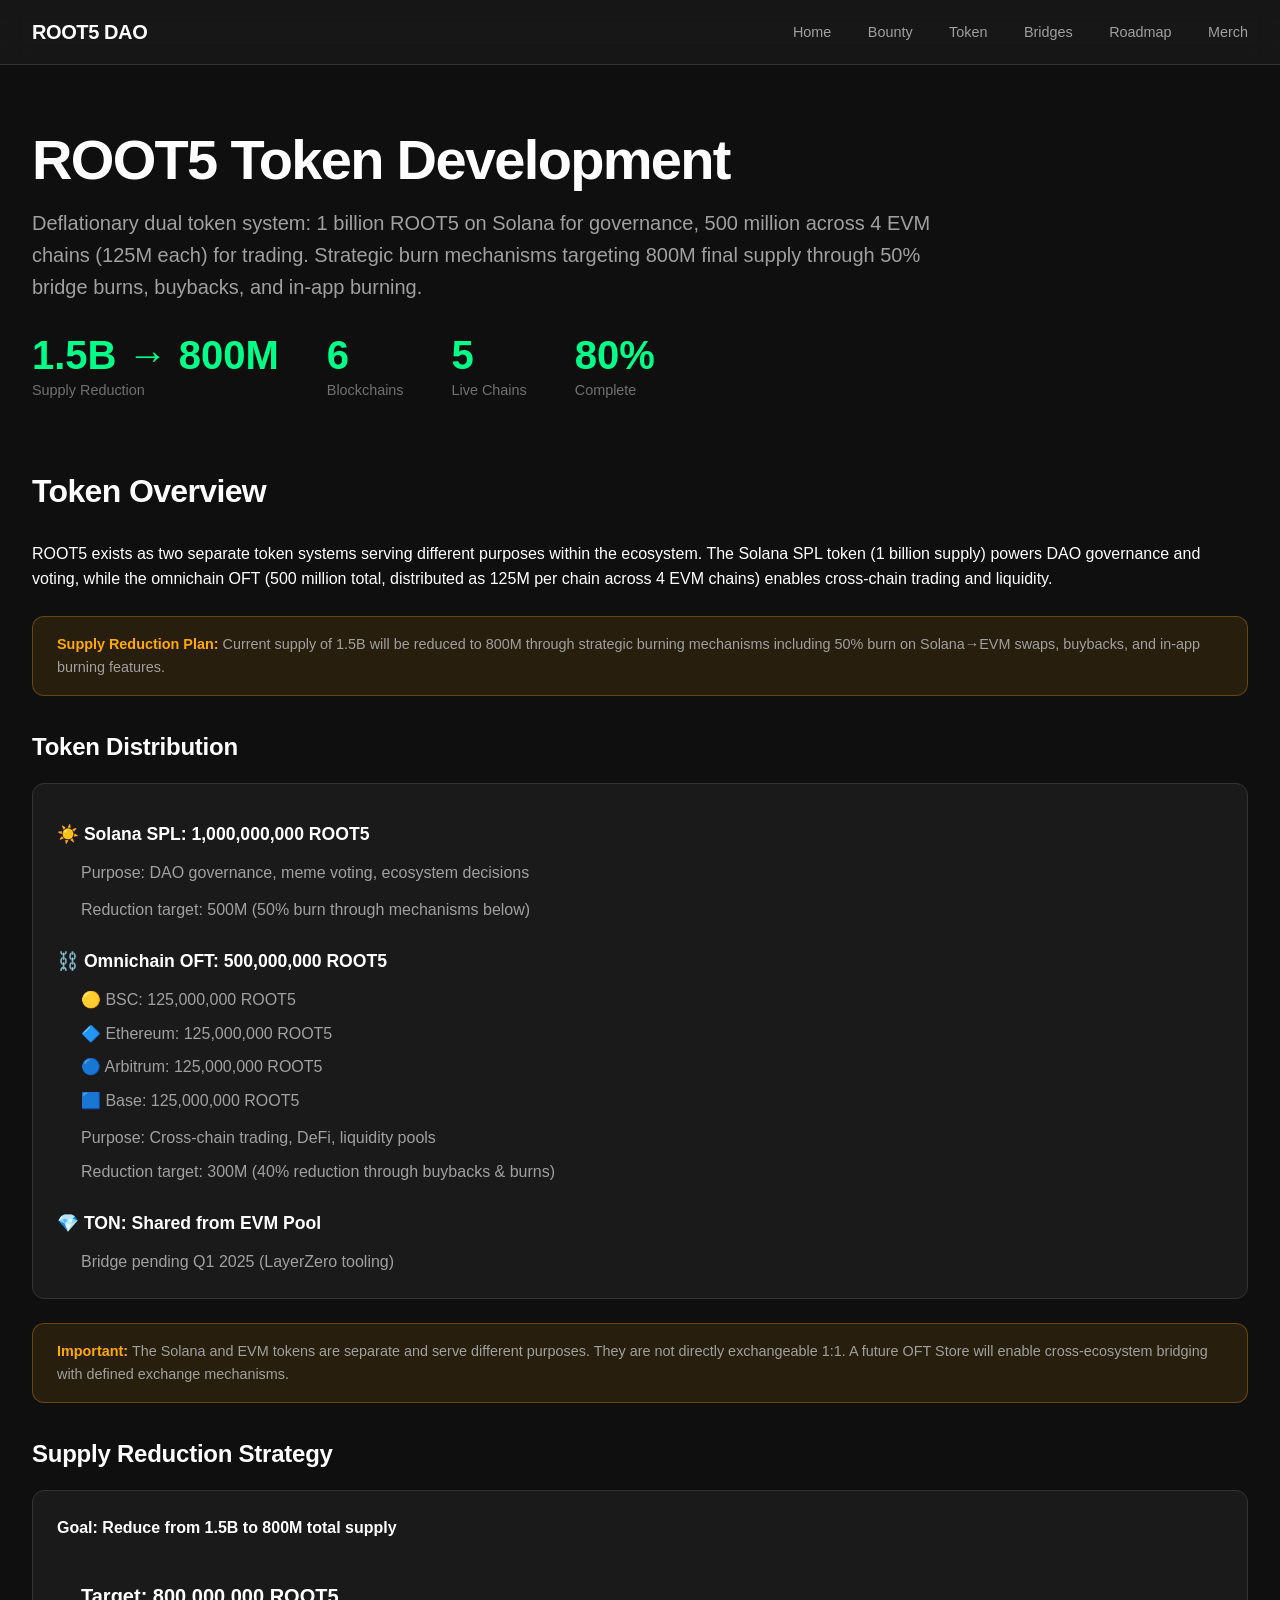
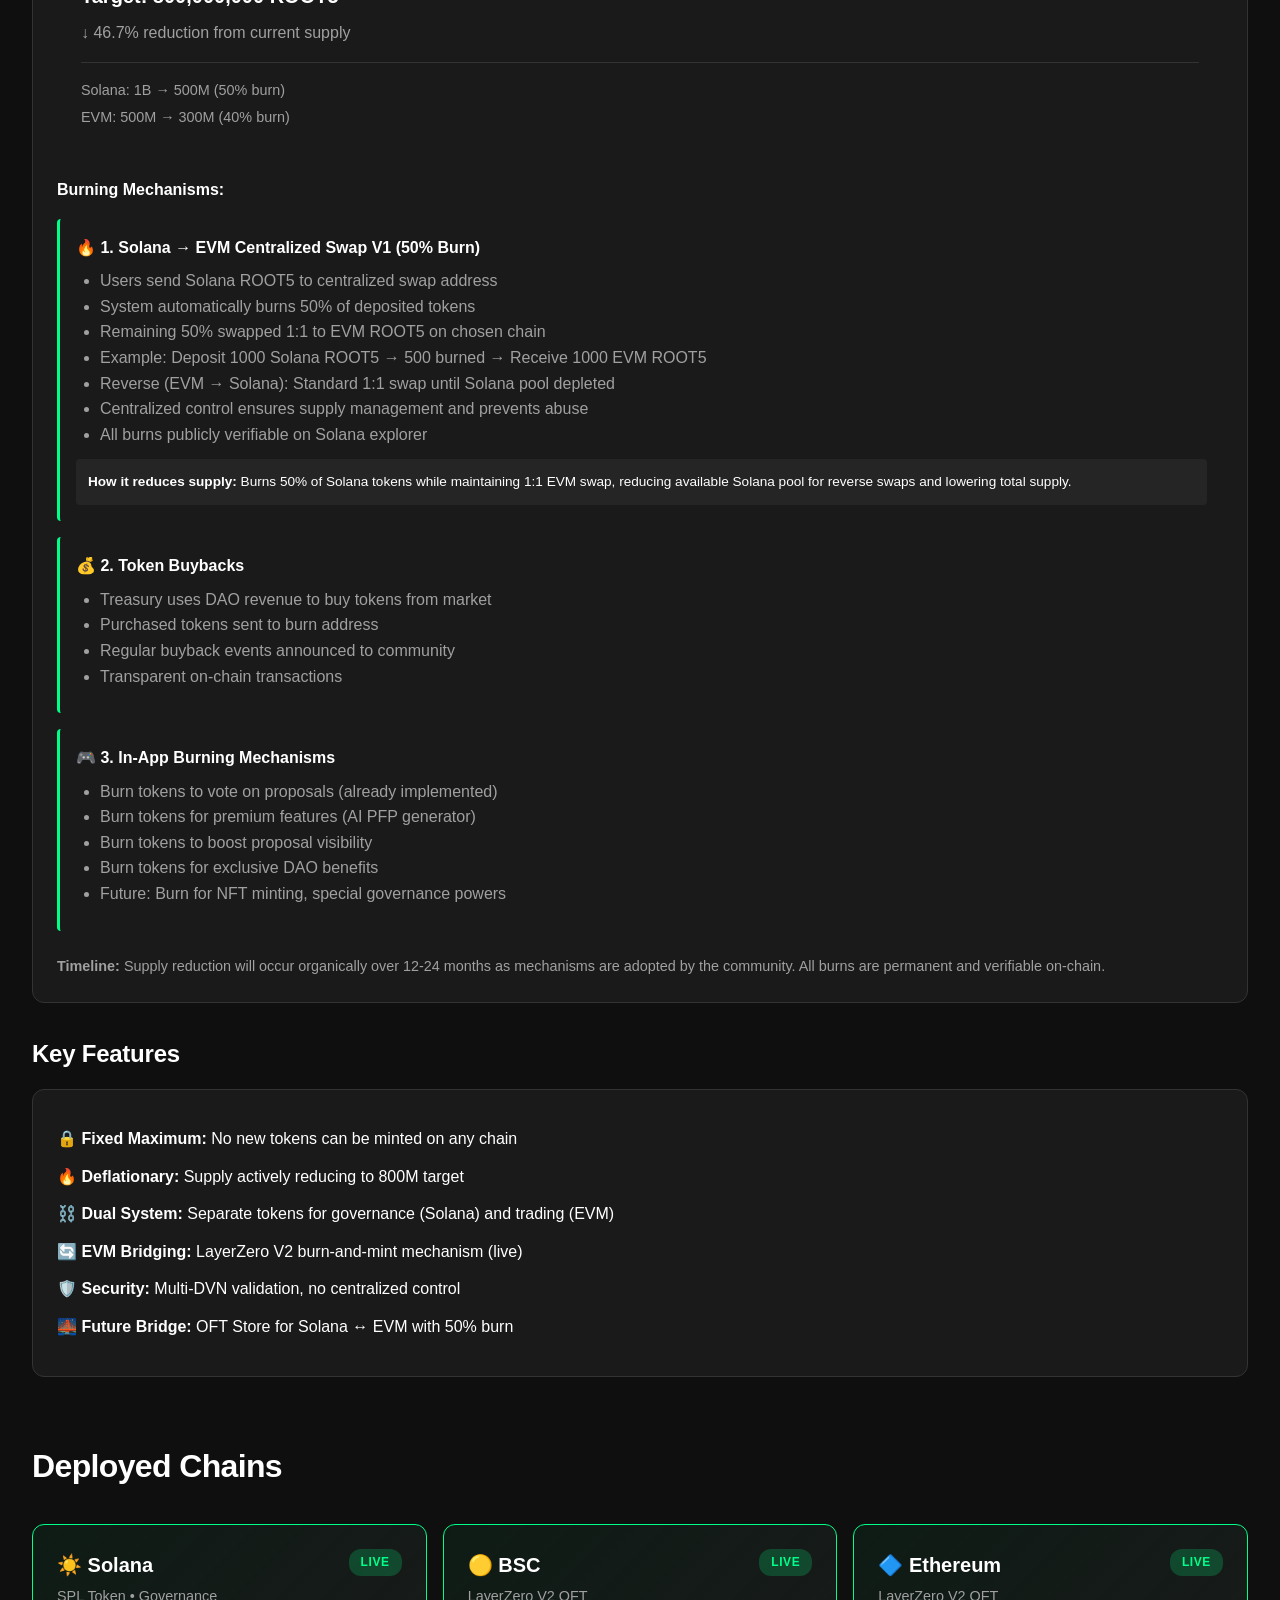
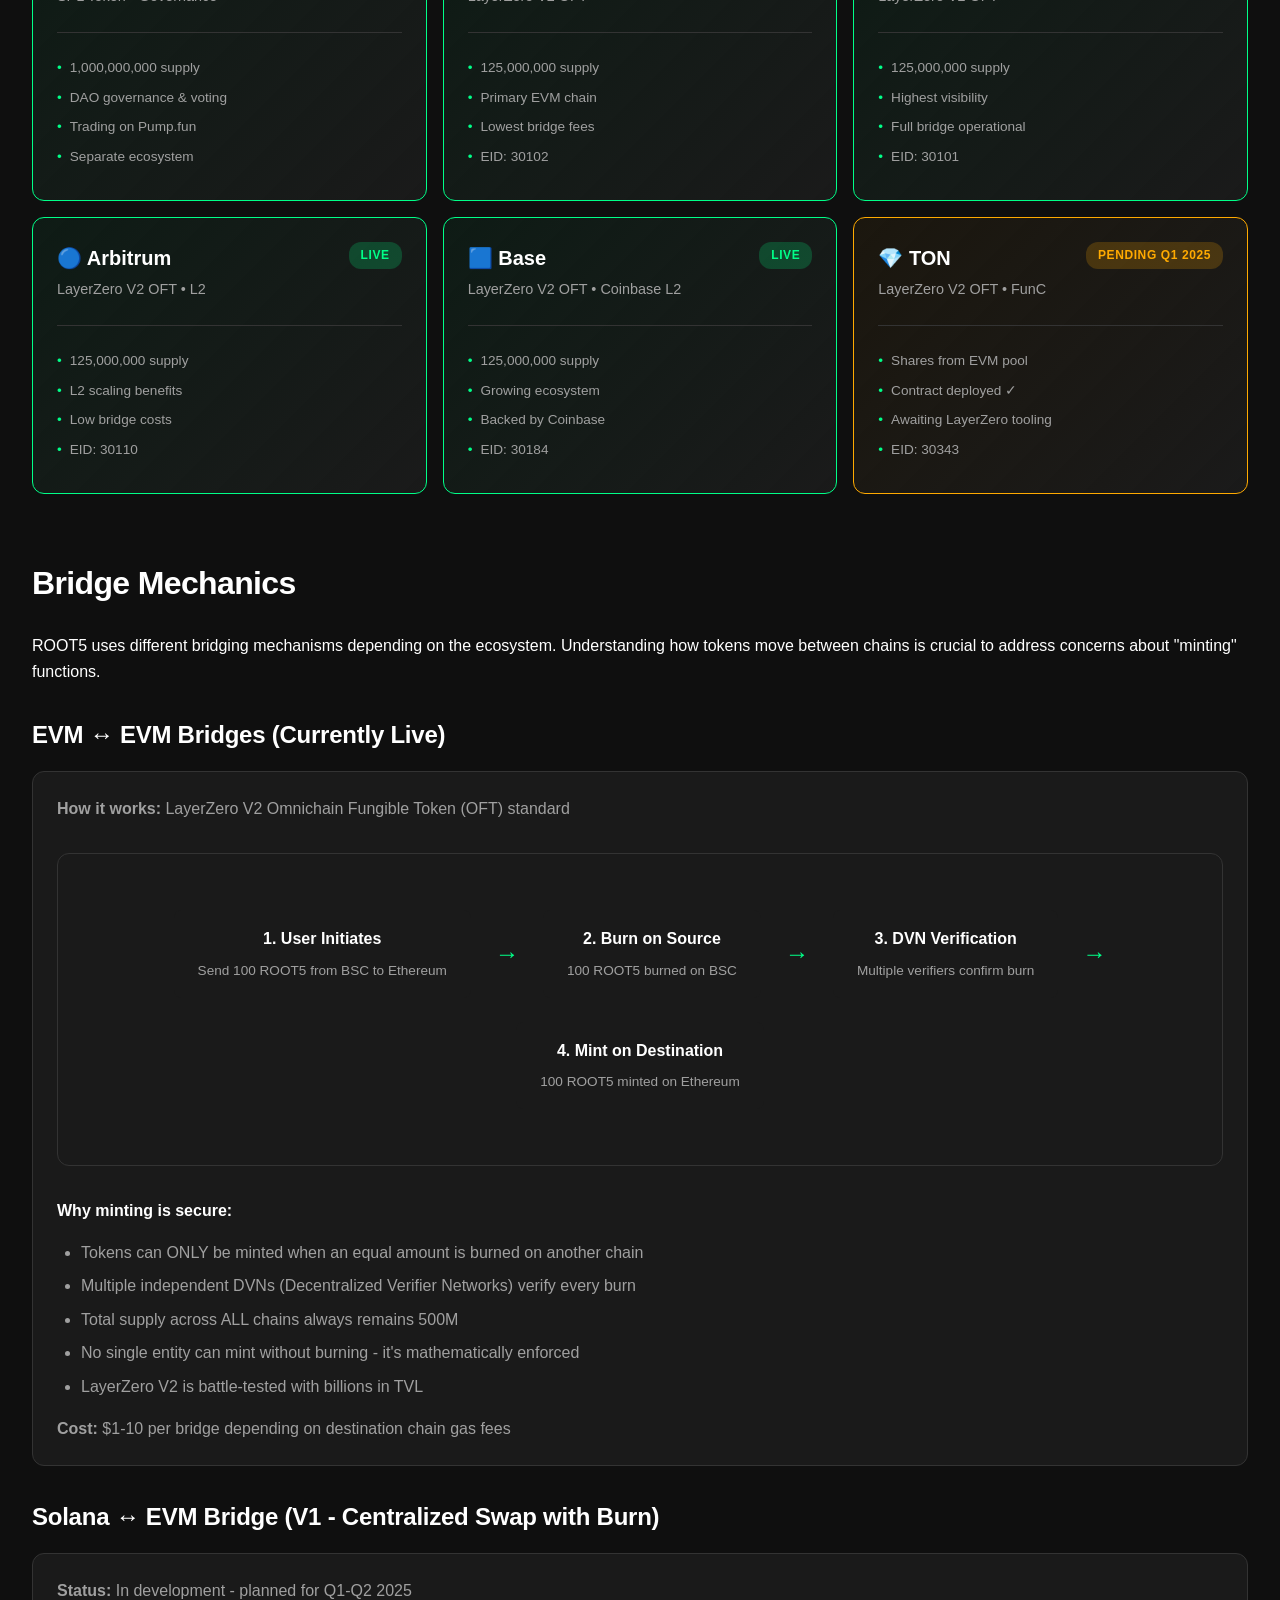
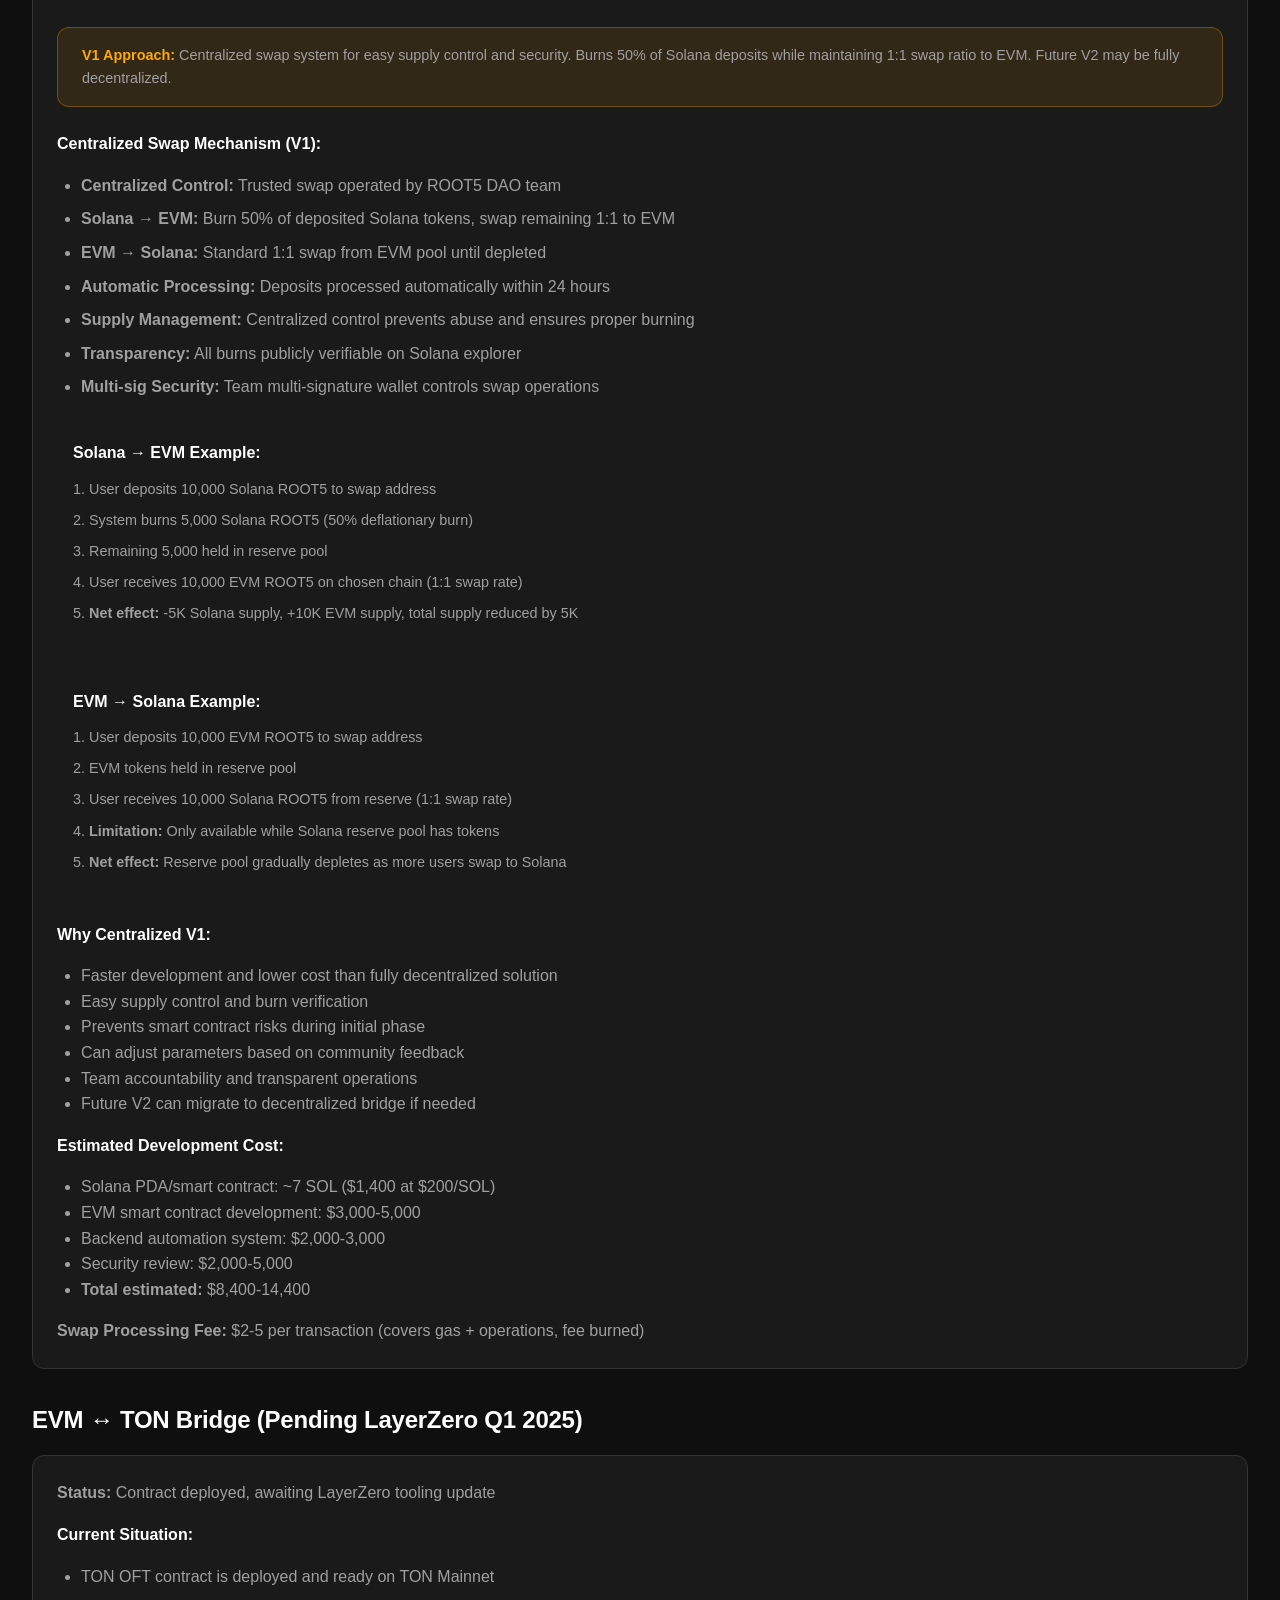
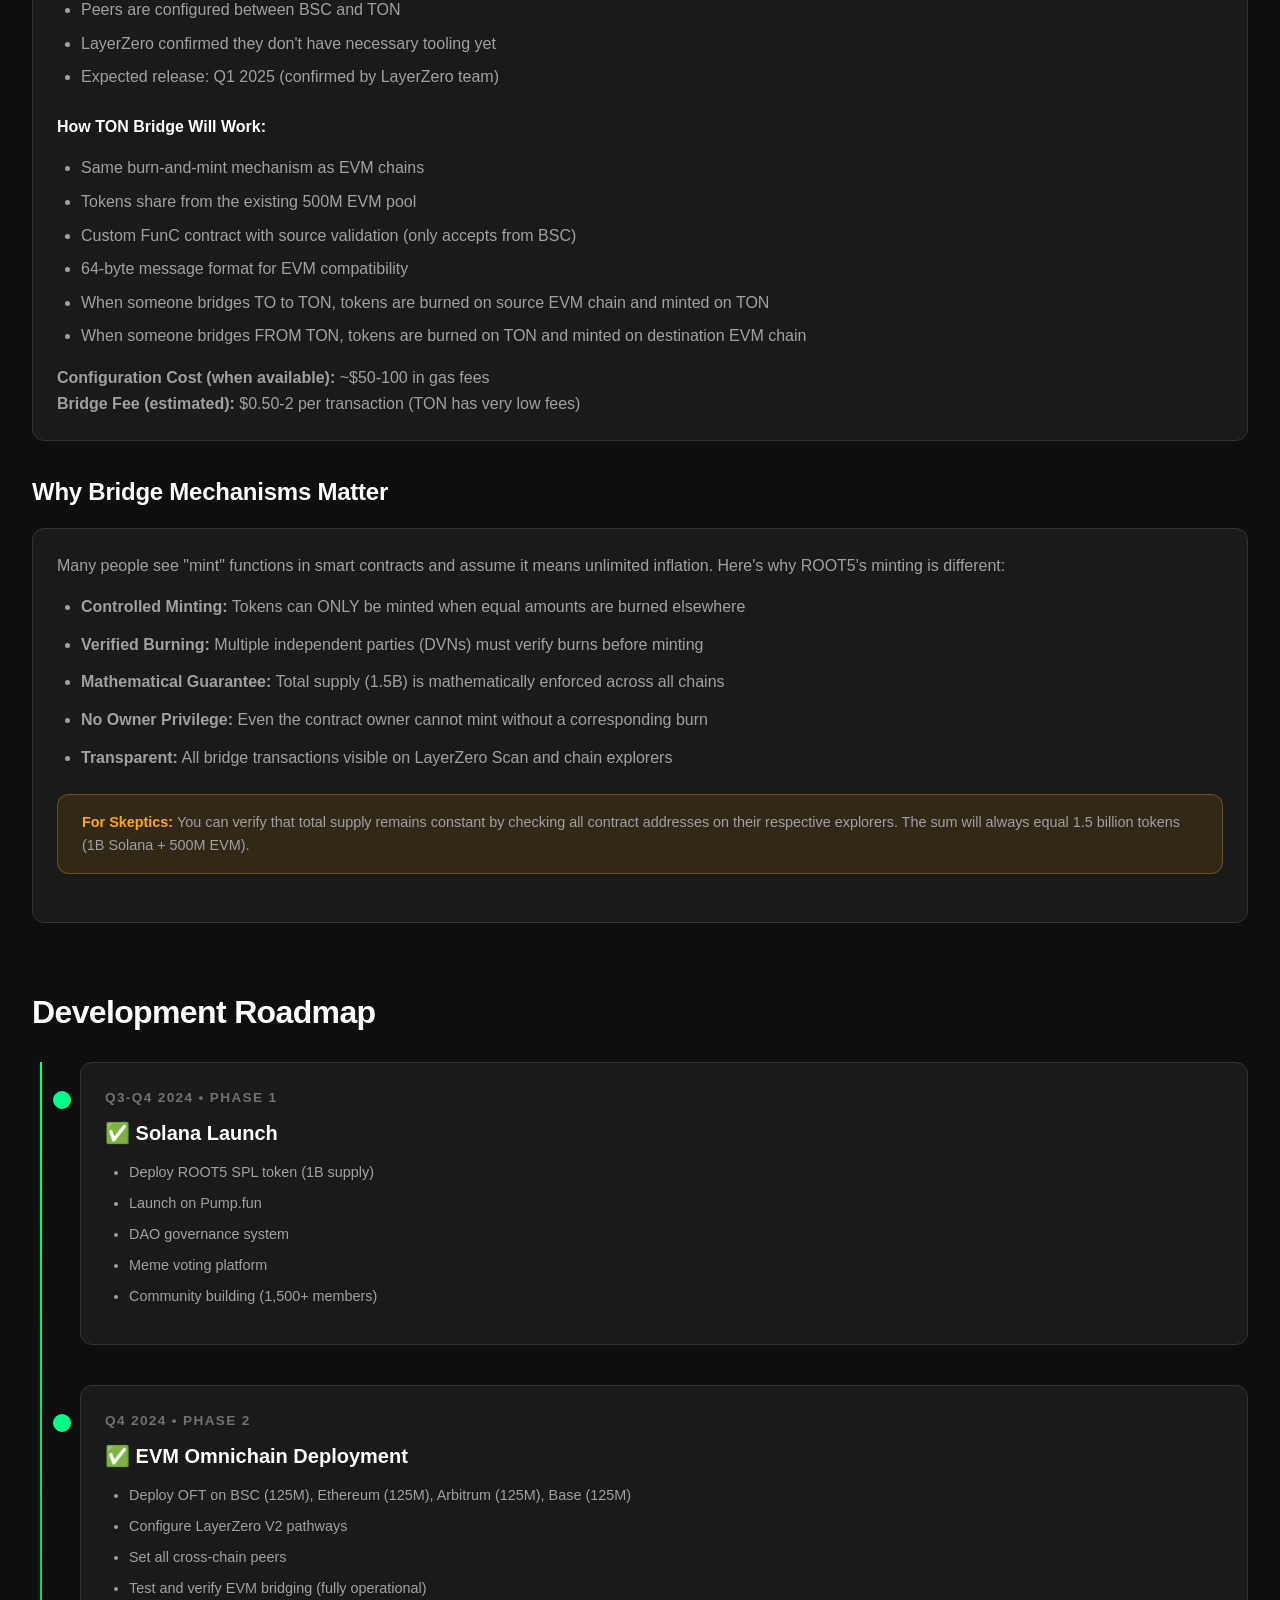
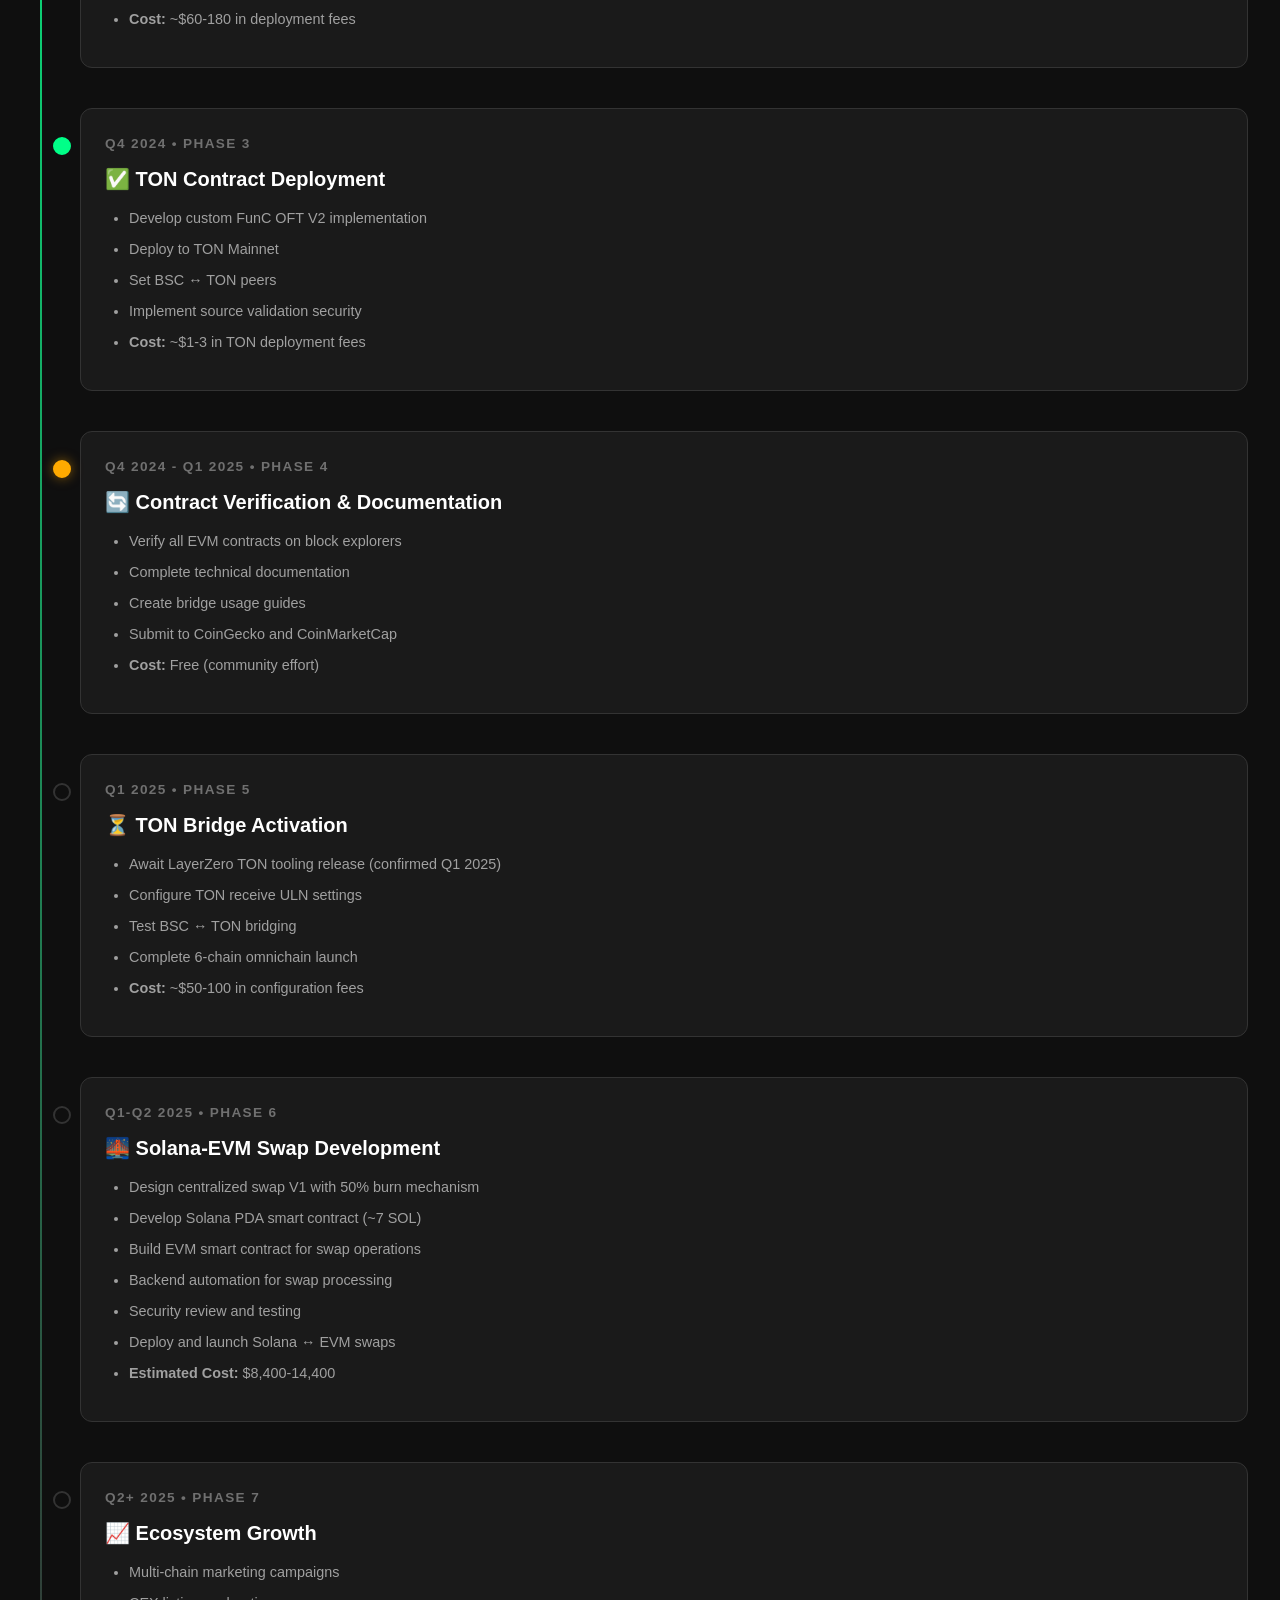
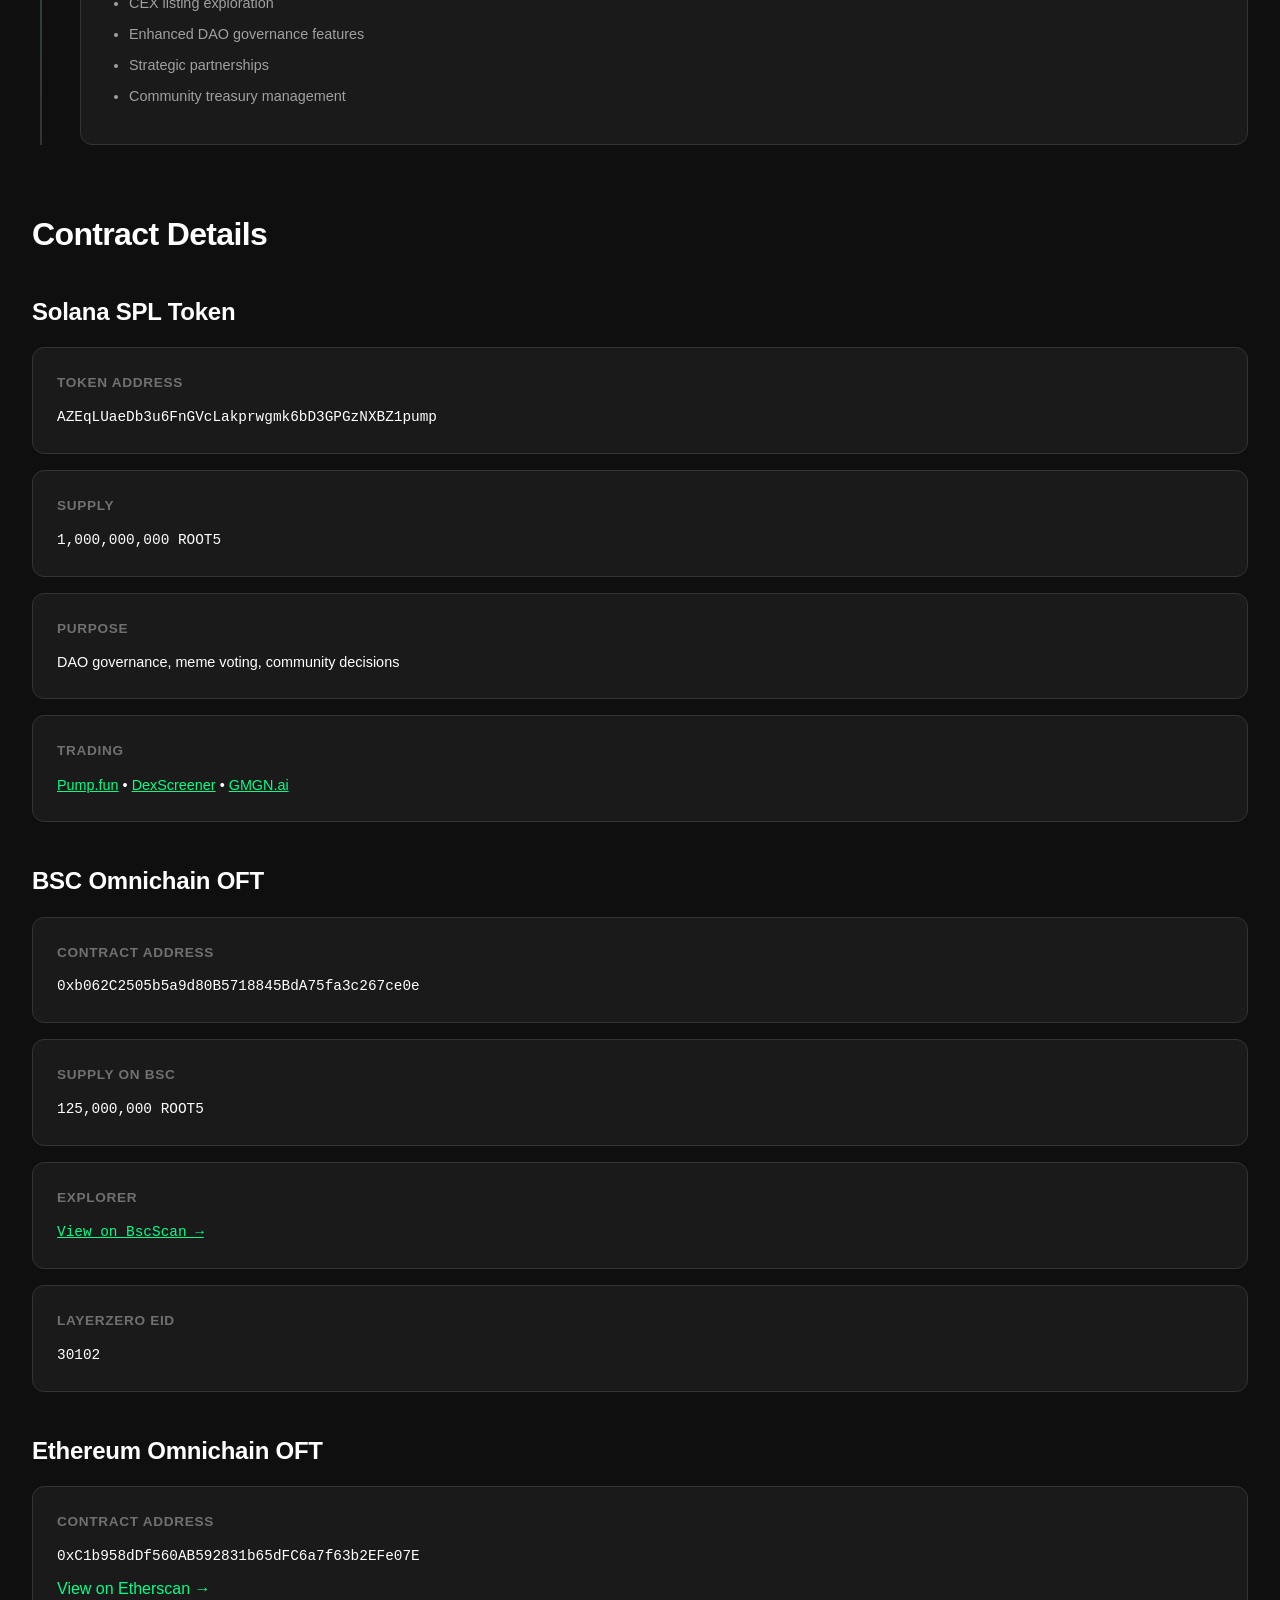
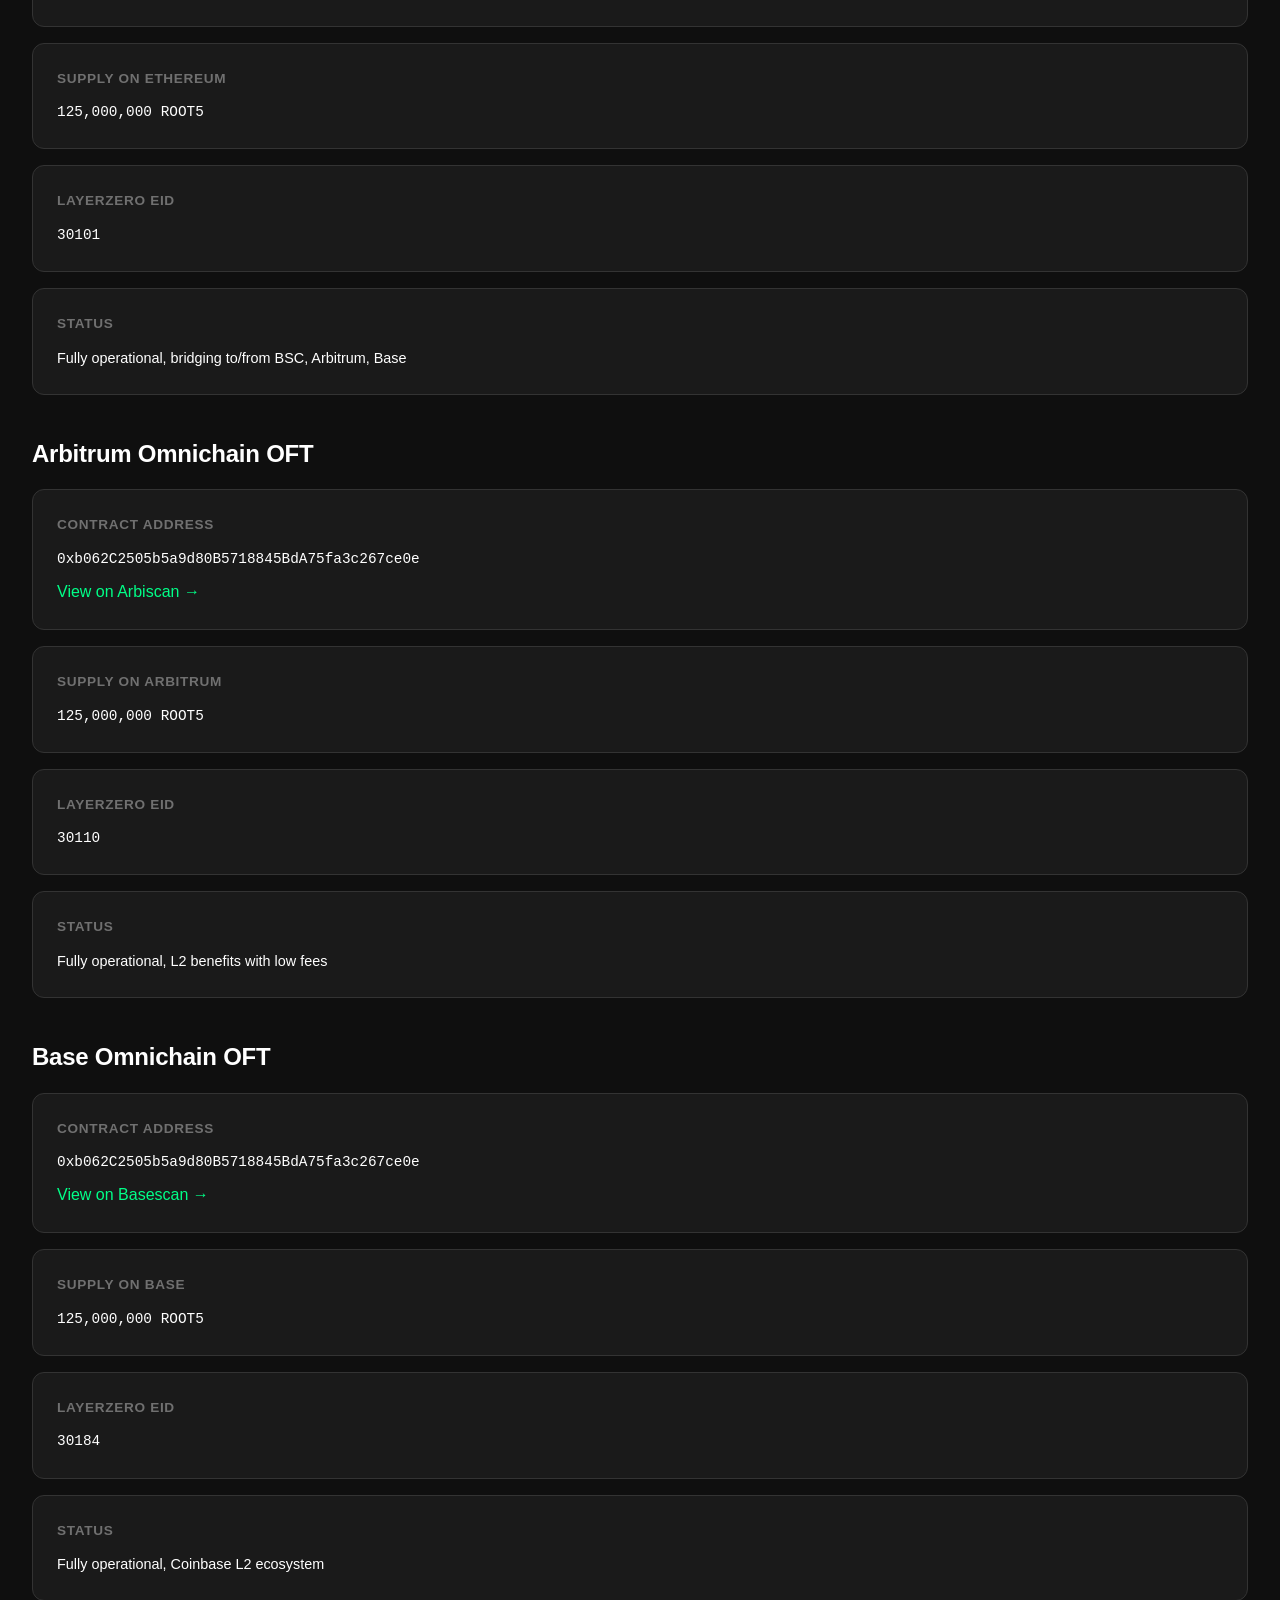
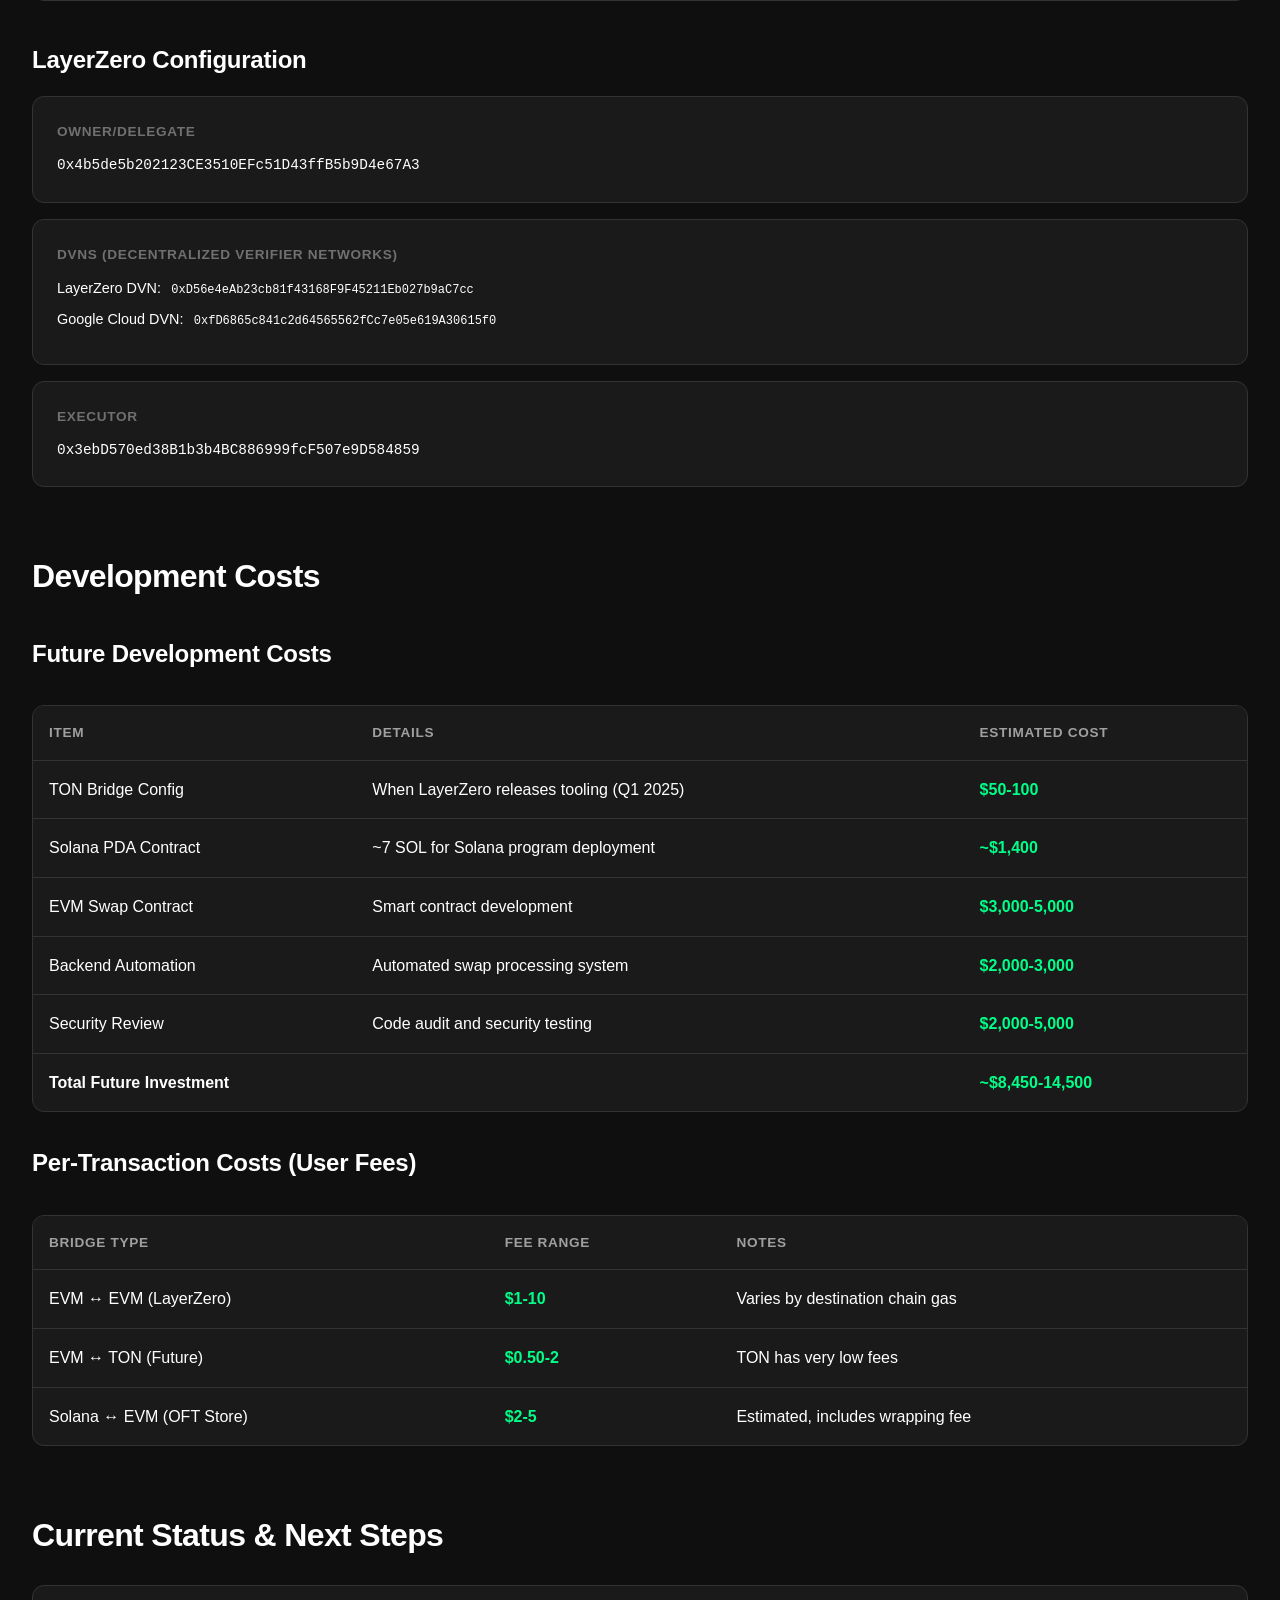
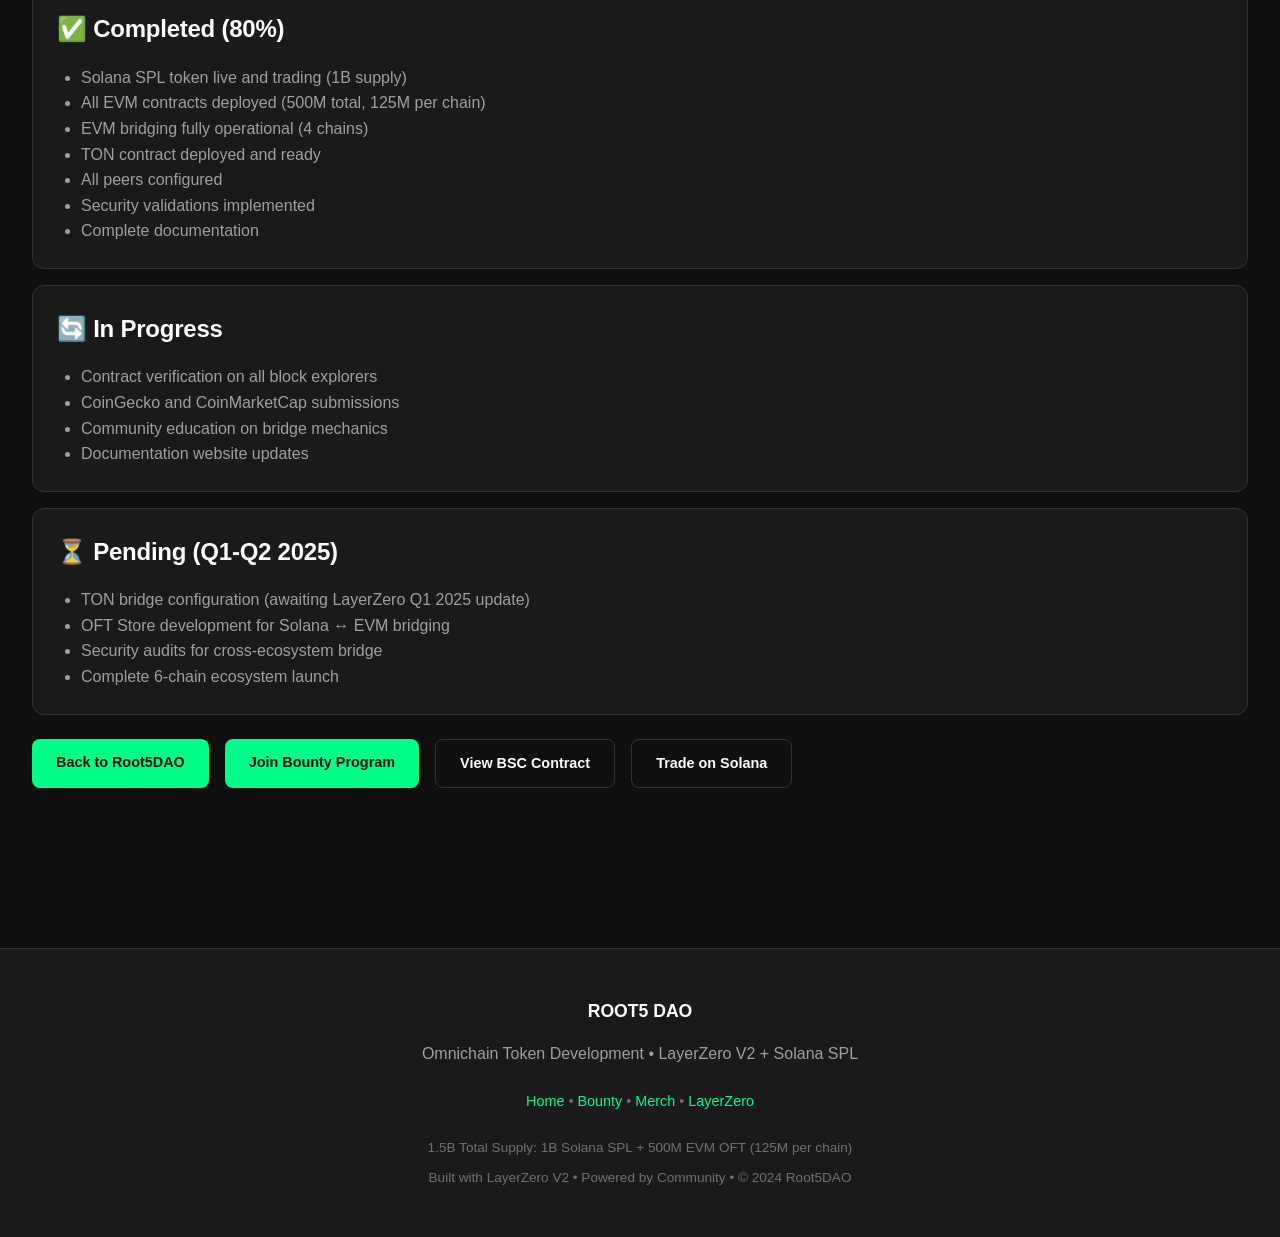
==== development.html @ 7babd1d9 "token development page" ====
<!DOCTYPE html>
<html lang="en" class="dark">
<head>
    <meta charset="UTF-8">
    <meta name="viewport" content="width=device-width, initial-scale=1.0">
    <title>ROOT5 Token Development — Omnichain Bridge Architecture</title>
    <meta name="description" content="ROOT5 token deployment across 6 blockchains: 1B on Solana for governance, 500M across EVM chains via LayerZero V2">
    <style>
        :root {
            --bg-primary: #0f0f0f;
            --bg-secondary: #1a1a1a;
            --bg-tertiary: #252525;
            --text-primary: #ffffff;
            --text-secondary: #a0a0a0;
            --text-tertiary: #707070;
            --accent: #00ff88;
            --accent-dim: #00cc6a;
            --border: #333333;
            --card-bg: #1a1a1a;
        }

        * {
            margin: 0;
            padding: 0;
            box-sizing: border-box;
        }

        body {
            font-family: -apple-system, BlinkMacSystemFont, 'Segoe UI', Roboto, 'Helvetica Neue', Arial, sans-serif;
            background: var(--bg-primary);
            color: var(--text-primary);
            line-height: 1.6;
            overflow-x: hidden;
        }

        header {
            background: rgba(26, 26, 26, 0.8);
            backdrop-filter: blur(12px);
            border-bottom: 1px solid var(--border);
            padding: 1rem 2rem;
            position: sticky;
            top: 0;
            z-index: 1000;
        }

        .header-content {
            max-width: 1400px;
            margin: 0 auto;
            display: flex;
            justify-content: space-between;
            align-items: center;
        }

        .logo {
            font-size: 1.25rem;
            font-weight: 700;
            color: var(--text-primary);
            text-decoration: none;
            letter-spacing: -0.02em;
        }

        nav a {
            color: var(--text-secondary);
            text-decoration: none;
            margin-left: 2rem;
            font-size: 0.9rem;
            font-weight: 500;
            transition: color 0.2s;
        }

        nav a:hover {
            color: var(--accent);
        }

        .hero {
            max-width: 1400px;
            margin: 0 auto;
            padding: 4rem 2rem 2rem;
        }

        h1 {
            font-size: 3.5rem;
            font-weight: 700;
            line-height: 1.1;
            margin-bottom: 1rem;
            letter-spacing: -0.03em;
        }

        .subtitle {
            font-size: 1.25rem;
            color: var(--text-secondary);
            margin-bottom: 2rem;
            max-width: 900px;
        }

        .stats {
            display: flex;
            gap: 3rem;
            margin-top: 2rem;
        }

        .stat {
            text-align: left;
        }

        .stat-value {
            font-size: 2.5rem;
            font-weight: 700;
            color: var(--accent);
            line-height: 1;
        }

        .stat-label {
            font-size: 0.9rem;
            color: var(--text-tertiary);
            margin-top: 0.25rem;
        }

        .content {
            max-width: 1400px;
            margin: 0 auto;
            padding: 2rem;
        }

        .section {
            margin-bottom: 4rem;
        }

        h2 {
            font-size: 2rem;
            font-weight: 700;
            margin-bottom: 1.5rem;
            letter-spacing: -0.02em;
        }

        h3 {
            font-size: 1.5rem;
            font-weight: 600;
            margin: 2rem 0 1rem;
            letter-spacing: -0.01em;
        }

        .chain-grid {
            display: grid;
            grid-template-columns: repeat(auto-fill, minmax(320px, 1fr));
            gap: 1rem;
            margin: 2rem 0;
        }

        .chain-card {
            background: var(--card-bg);
            border: 1px solid var(--border);
            border-radius: 12px;
            padding: 1.5rem;
            transition: all 0.2s;
        }

        .chain-card:hover {
            border-color: var(--accent);
            transform: translateY(-2px);
        }

        .chain-card.live {
            border-color: var(--accent);
            background: linear-gradient(135deg, rgba(0, 255, 136, 0.05) 0%, rgba(26, 26, 26, 1) 100%);
        }

        .chain-card.pending {
            border-color: #ffaa00;
            background: linear-gradient(135deg, rgba(255, 170, 0, 0.05) 0%, rgba(26, 26, 26, 1) 100%);
        }

        .chain-header {
            display: flex;
            justify-content: space-between;
            align-items: start;
            margin-bottom: 1rem;
        }

        .chain-name {
            font-size: 1.25rem;
            font-weight: 600;
            margin-bottom: 0.25rem;
        }

        .status-badge {
            font-size: 0.75rem;
            padding: 0.25rem 0.75rem;
            border-radius: 12px;
            font-weight: 600;
            text-transform: uppercase;
            letter-spacing: 0.05em;
        }

        .status-live {
            background: rgba(0, 255, 136, 0.2);
            color: var(--accent);
        }

        .status-pending {
            background: rgba(255, 170, 0, 0.2);
            color: #ffaa00;
        }

        .chain-info {
            font-size: 0.9rem;
            color: var(--text-secondary);
            margin-bottom: 0.5rem;
        }

        .chain-details {
            margin-top: 1rem;
            padding-top: 1rem;
            border-top: 1px solid var(--border);
        }

        .chain-detail {
            font-size: 0.85rem;
            color: var(--text-secondary);
            margin: 0.5rem 0;
            display: flex;
            align-items: center;
            gap: 0.5rem;
        }

        .chain-detail::before {
            content: '•';
            color: var(--accent);
        }

        .roadmap {
            position: relative;
            padding-left: 2rem;
        }

        .roadmap::before {
            content: '';
            position: absolute;
            left: 8px;
            top: 0;
            bottom: 0;
            width: 2px;
            background: linear-gradient(180deg, var(--accent) 0%, var(--border) 100%);
        }

        .roadmap-item {
            position: relative;
            margin-bottom: 2.5rem;
            padding: 1.5rem;
            background: var(--card-bg);
            border: 1px solid var(--border);
            border-radius: 12px;
            margin-left: 1rem;
        }

        .roadmap-item::before {
            content: '';
            position: absolute;
            left: -1.75rem;
            top: 1.75rem;
            width: 14px;
            height: 14px;
            background: var(--bg-primary);
            border: 2px solid var(--border);
            border-radius: 50%;
        }

        .roadmap-item.completed::before {
            background: var(--accent);
            border-color: var(--accent);
        }

        .roadmap-item.current::before {
            background: #ffaa00;
            border-color: #ffaa00;
            box-shadow: 0 0 12px rgba(255, 170, 0, 0.5);
        }

        .roadmap-phase {
            font-size: 0.85rem;
            color: var(--text-tertiary);
            font-weight: 600;
            text-transform: uppercase;
            letter-spacing: 0.1em;
            margin-bottom: 0.5rem;
        }

        .roadmap-title {
            font-size: 1.25rem;
            font-weight: 600;
            margin-bottom: 0.75rem;
        }

        .roadmap-desc {
            color: var(--text-secondary);
            font-size: 0.9rem;
        }

        .roadmap-desc ul {
            margin: 0.75rem 0;
            padding-left: 1.5rem;
        }

        .roadmap-desc li {
            margin: 0.5rem 0;
        }

        table {
            width: 100%;
            border-collapse: separate;
            border-spacing: 0;
            background: var(--card-bg);
            border: 1px solid var(--border);
            border-radius: 12px;
            overflow: hidden;
            margin: 2rem 0;
        }

        th {
            background: var(--bg-secondary);
            padding: 1rem;
            text-align: left;
            font-weight: 600;
            font-size: 0.85rem;
            text-transform: uppercase;
            letter-spacing: 0.05em;
            color: var(--text-secondary);
            border-bottom: 1px solid var(--border);
        }

        td {
            padding: 1rem;
            border-bottom: 1px solid var(--border);
        }

        tr:last-child td {
            border-bottom: none;
        }

        .cost {
            font-weight: 600;
            color: var(--accent);
        }

        .contract-box {
            background: var(--card-bg);
            border: 1px solid var(--border);
            border-radius: 12px;
            padding: 1.5rem;
            margin: 1rem 0;
        }

        .contract-label {
            font-size: 0.85rem;
            color: var(--text-tertiary);
            font-weight: 600;
            text-transform: uppercase;
            letter-spacing: 0.05em;
            margin-bottom: 0.75rem;
        }

        .contract-value {
            font-family: 'Courier New', monospace;
            font-size: 0.9rem;
            color: var(--text-primary);
            word-break: break-all;
        }

        .btn {
            display: inline-block;
            padding: 0.75rem 1.5rem;
            background: var(--accent);
            color: var(--bg-primary);
            text-decoration: none;
            border-radius: 8px;
            font-weight: 600;
            font-size: 0.9rem;
            transition: all 0.2s;
            border: none;
            cursor: pointer;
        }

        .btn:hover {
            background: var(--accent-dim);
            transform: translateY(-1px);
        }

        .btn-secondary {
            background: transparent;
            border: 1px solid var(--border);
            color: var(--text-primary);
        }

        .btn-secondary:hover {
            border-color: var(--accent);
            color: var(--accent);
        }

        .btn-group {
            display: flex;
            gap: 1rem;
            flex-wrap: wrap;
            margin-top: 1.5rem;
        }

        .alert {
            background: rgba(255, 170, 0, 0.1);
            border: 1px solid rgba(255, 170, 0, 0.3);
            border-radius: 12px;
            padding: 1rem 1.5rem;
            margin: 1.5rem 0;
            color: var(--text-secondary);
            font-size: 0.9rem;
        }

        .alert strong {
            color: #ffaa00;
        }

        .bridge-diagram {
            background: var(--card-bg);
            border: 1px solid var(--border);
            border-radius: 12px;
            padding: 2rem;
            margin: 2rem 0;
            text-align: center;
        }

        .bridge-flow {
            display: flex;
            align-items: center;
            justify-content: center;
            gap: 1.5rem;
            flex-wrap: wrap;
            margin: 1.5rem 0;
        }

        .bridge-step {
            background: var(--bg-secondary);
            padding: 1rem 1.5rem;
            border-radius: 8px;
            min-width: 150px;
        }

        .bridge-arrow {
            color: var(--accent);
            font-size: 1.5rem;
        }

        footer {
            background: var(--bg-secondary);
            border-top: 1px solid var(--border);
            padding: 3rem 2rem;
            margin-top: 4rem;
            text-align: center;
        }

        footer a {
            color: var(--accent);
            text-decoration: none;
        }

        footer a:hover {
            text-decoration: underline;
        }

        @media (max-width: 768px) {
            h1 {
                font-size: 2.5rem;
            }

            .stats {
                flex-direction: column;
                gap: 1.5rem;
            }

            .chain-grid {
                grid-template-columns: 1fr;
            }

            nav a {
                margin-left: 1rem;
                font-size: 0.85rem;
            }

            .roadmap {
                padding-left: 1.5rem;
            }

            .bridge-flow {
                flex-direction: column;
            }
        }

        code {
            font-family: 'Courier New', monospace;
            background: var(--bg-secondary);
            padding: 0.2rem 0.4rem;
            border-radius: 4px;
            font-size: 0.85em;
        }
    </style>
</head>
<body>
    <header>
        <div class="header-content">
            <a href="https://root5dao.com" class="logo">ROOT5 DAO</a>
            <nav>
                <a href="https://root5dao.com">Home</a>
                <a href="https://bounty.root5dao.com">Bounty</a>
                <a href="#overview">Token</a>
                <a href="#bridges">Bridges</a>
                <a href="#roadmap">Roadmap</a>
                <a href="https://merch.root5dao.com">Merch</a>
            </nav>
        </div>
    </header>

    <div class="hero">
        <h1>ROOT5 Token Development</h1>
        <p class="subtitle">Deflationary dual token system: 1 billion ROOT5 on Solana for governance, 500 million across 4 EVM chains (125M each) for trading. Strategic burn mechanisms targeting 800M final supply through 50% bridge burns, buybacks, and in-app burning.</p>
        
        <div class="stats">
            <div class="stat">
                <div class="stat-value">1.5B → 800M</div>
                <div class="stat-label">Supply Reduction</div>
            </div>
            <div class="stat">
                <div class="stat-value">6</div>
                <div class="stat-label">Blockchains</div>
            </div>
            <div class="stat">
                <div class="stat-value">5</div>
                <div class="stat-label">Live Chains</div>
            </div>
            <div class="stat">
                <div class="stat-value">80%</div>
                <div class="stat-label">Complete</div>
            </div>
        </div>
    </div>

    <div class="content">
        
        <!-- Token Overview -->
        <section class="section" id="overview">
            <h2>Token Overview</h2>
            <p>ROOT5 exists as two separate token systems serving different purposes within the ecosystem. The Solana SPL token (1 billion supply) powers DAO governance and voting, while the omnichain OFT (500 million total, distributed as 125M per chain across 4 EVM chains) enables cross-chain trading and liquidity.</p>

            <div class="alert">
                <strong>Supply Reduction Plan:</strong> Current supply of 1.5B will be reduced to 800M through strategic burning mechanisms including 50% burn on Solana→EVM swaps, buybacks, and in-app burning features.
            </div>

            <h3>Token Distribution</h3>
            <div class="contract-box">
                <ul style="list-style: none; padding: 0;">
                    <li style="margin: 0.75rem 0; font-size: 1.1rem;"><strong>☀️ Solana SPL: 1,000,000,000 ROOT5</strong></li>
                    <li style="margin: 0.5rem 0 0.75rem 1.5rem; color: var(--text-secondary);">Purpose: DAO governance, meme voting, ecosystem decisions</li>
                    <li style="margin: 0.5rem 0 0.75rem 1.5rem; color: var(--text-secondary);">Reduction target: 500M (50% burn through mechanisms below)</li>
                    
                    <li style="margin: 1.5rem 0 0.75rem 0; font-size: 1.1rem;"><strong>⛓️ Omnichain OFT: 500,000,000 ROOT5</strong></li>
                    <li style="margin: 0.5rem 0; padding-left: 1.5rem; color: var(--text-secondary);">🟡 BSC: 125,000,000 ROOT5</li>
                    <li style="margin: 0.5rem 0; padding-left: 1.5rem; color: var(--text-secondary);">🔷 Ethereum: 125,000,000 ROOT5</li>
                    <li style="margin: 0.5rem 0; padding-left: 1.5rem; color: var(--text-secondary);">🔵 Arbitrum: 125,000,000 ROOT5</li>
                    <li style="margin: 0.5rem 0; padding-left: 1.5rem; color: var(--text-secondary);">🟦 Base: 125,000,000 ROOT5</li>
                    <li style="margin: 0.75rem 0 0 1.5rem; color: var(--text-secondary);">Purpose: Cross-chain trading, DeFi, liquidity pools</li>
                    <li style="margin: 0.5rem 0 0 1.5rem; color: var(--text-secondary);">Reduction target: 300M (40% reduction through buybacks & burns)</li>
                    
                    <li style="margin: 1.5rem 0 0.75rem 0; font-size: 1.1rem;"><strong>💎 TON: Shared from EVM Pool</strong></li>
                    <li style="margin: 0.5rem 0 0 1.5rem; color: var(--text-secondary);">Bridge pending Q1 2025 (LayerZero tooling)</li>
                </ul>
            </div>

            <div class="alert">
                <strong>Important:</strong> The Solana and EVM tokens are separate and serve different purposes. They are not directly exchangeable 1:1. A future OFT Store will enable cross-ecosystem bridging with defined exchange mechanisms.
            </div>

            <h3>Supply Reduction Strategy</h3>
            <div class="contract-box">
                <p style="margin-bottom: 1rem;"><strong>Goal: Reduce from 1.5B to 800M total supply</strong></p>
                
                <div style="background: var(--bg-secondary); padding: 1.5rem; border-radius: 8px; margin: 1rem 0;">
                    <div style="font-size: 1.25rem; font-weight: 600; margin-bottom: 0.5rem;">Target: 800,000,000 ROOT5</div>
                    <div style="color: var(--text-secondary);">↓ 46.7% reduction from current supply</div>
                    <div style="margin-top: 1rem; padding-top: 1rem; border-top: 1px solid var(--border);">
                        <div style="color: var(--text-secondary); font-size: 0.9rem;">Solana: 1B → 500M (50% burn)</div>
                        <div style="color: var(--text-secondary); font-size: 0.9rem; margin-top: 0.25rem;">EVM: 500M → 300M (40% burn)</div>
                    </div>
                </div>

                <p style="margin: 1.5rem 0 1rem;"><strong>Burning Mechanisms:</strong></p>
                
                <div style="margin: 1rem 0; padding: 1rem; background: var(--bg-secondary); border-left: 3px solid var(--accent); border-radius: 4px;">
                    <div style="font-weight: 600; margin-bottom: 0.5rem;">🔥 1. Solana → EVM Centralized Swap V1 (50% Burn)</div>
                    <ul style="margin: 0.5rem 0; padding-left: 1.5rem; color: var(--text-secondary);">
                        <li>Users send Solana ROOT5 to centralized swap address</li>
                        <li>System automatically burns 50% of deposited tokens</li>
                        <li>Remaining 50% swapped 1:1 to EVM ROOT5 on chosen chain</li>
                        <li>Example: Deposit 1000 Solana ROOT5 → 500 burned → Receive 1000 EVM ROOT5</li>
                        <li>Reverse (EVM → Solana): Standard 1:1 swap until Solana pool depleted</li>
                        <li>Centralized control ensures supply management and prevents abuse</li>
                        <li>All burns publicly verifiable on Solana explorer</li>
                    </ul>
                    <div style="margin-top: 0.75rem; padding: 0.75rem; background: var(--bg-tertiary); border-radius: 4px; font-size: 0.85rem;">
                        <strong>How it reduces supply:</strong> Burns 50% of Solana tokens while maintaining 1:1 EVM swap, reducing available Solana pool for reverse swaps and lowering total supply.
                    </div>
                </div>

                <div style="margin: 1rem 0; padding: 1rem; background: var(--bg-secondary); border-left: 3px solid var(--accent); border-radius: 4px;">
                    <div style="font-weight: 600; margin-bottom: 0.5rem;">💰 2. Token Buybacks</div>
                    <ul style="margin: 0.5rem 0; padding-left: 1.5rem; color: var(--text-secondary);">
                        <li>Treasury uses DAO revenue to buy tokens from market</li>
                        <li>Purchased tokens sent to burn address</li>
                        <li>Regular buyback events announced to community</li>
                        <li>Transparent on-chain transactions</li>
                    </ul>
                </div>

                <div style="margin: 1rem 0; padding: 1rem; background: var(--bg-secondary); border-left: 3px solid var(--accent); border-radius: 4px;">
                    <div style="font-weight: 600; margin-bottom: 0.5rem;">🎮 3. In-App Burning Mechanisms</div>
                    <ul style="margin: 0.5rem 0; padding-left: 1.5rem; color: var(--text-secondary);">
                        <li>Burn tokens to vote on proposals (already implemented)</li>
                        <li>Burn tokens for premium features (AI PFP generator)</li>
                        <li>Burn tokens to boost proposal visibility</li>
                        <li>Burn tokens for exclusive DAO benefits</li>
                        <li>Future: Burn for NFT minting, special governance powers</li>
                    </ul>
                </div>

                <p style="margin-top: 1.5rem; color: var(--text-secondary); font-size: 0.9rem;">
                    <strong>Timeline:</strong> Supply reduction will occur organically over 12-24 months as mechanisms are adopted by the community. All burns are permanent and verifiable on-chain.
                </p>
            </div>

            <h3>Key Features</h3>
            <div class="contract-box">
                <ul style="list-style: none; padding: 0;">
                    <li style="margin: 0.75rem 0;">🔒 <strong>Fixed Maximum:</strong> No new tokens can be minted on any chain</li>
                    <li style="margin: 0.75rem 0;">🔥 <strong>Deflationary:</strong> Supply actively reducing to 800M target</li>
                    <li style="margin: 0.75rem 0;">⛓️ <strong>Dual System:</strong> Separate tokens for governance (Solana) and trading (EVM)</li>
                    <li style="margin: 0.75rem 0;">🔄 <strong>EVM Bridging:</strong> LayerZero V2 burn-and-mint mechanism (live)</li>
                    <li style="margin: 0.75rem 0;">🛡️ <strong>Security:</strong> Multi-DVN validation, no centralized control</li>
                    <li style="margin: 0.75rem 0;">🌉 <strong>Future Bridge:</strong> OFT Store for Solana ↔ EVM with 50% burn</li>
                </ul>
            </div>
        </section>

        <!-- Deployed Chains -->
        <section class="section">
            <h2>Deployed Chains</h2>
            
            <div class="chain-grid">
                <div class="chain-card live">
                    <div class="chain-header">
                        <div>
                            <div class="chain-name">☀️ Solana</div>
                            <div class="chain-info">SPL Token • Governance</div>
                        </div>
                        <span class="status-badge status-live">LIVE</span>
                    </div>
                    <div class="chain-details">
                        <div class="chain-detail">1,000,000,000 supply</div>
                        <div class="chain-detail">DAO governance & voting</div>
                        <div class="chain-detail">Trading on Pump.fun</div>
                        <div class="chain-detail">Separate ecosystem</div>
                    </div>
                </div>

                <div class="chain-card live">
                    <div class="chain-header">
                        <div>
                            <div class="chain-name">🟡 BSC</div>
                            <div class="chain-info">LayerZero V2 OFT</div>
                        </div>
                        <span class="status-badge status-live">LIVE</span>
                    </div>
                    <div class="chain-details">
                        <div class="chain-detail">125,000,000 supply</div>
                        <div class="chain-detail">Primary EVM chain</div>
                        <div class="chain-detail">Lowest bridge fees</div>
                        <div class="chain-detail">EID: 30102</div>
                    </div>
                </div>

                <div class="chain-card live">
                    <div class="chain-header">
                        <div>
                            <div class="chain-name">🔷 Ethereum</div>
                            <div class="chain-info">LayerZero V2 OFT</div>
                        </div>
                        <span class="status-badge status-live">LIVE</span>
                    </div>
                    <div class="chain-details">
                        <div class="chain-detail">125,000,000 supply</div>
                        <div class="chain-detail">Highest visibility</div>
                        <div class="chain-detail">Full bridge operational</div>
                        <div class="chain-detail">EID: 30101</div>
                    </div>
                </div>

                <div class="chain-card live">
                    <div class="chain-header">
                        <div>
                            <div class="chain-name">🔵 Arbitrum</div>
                            <div class="chain-info">LayerZero V2 OFT • L2</div>
                        </div>
                        <span class="status-badge status-live">LIVE</span>
                    </div>
                    <div class="chain-details">
                        <div class="chain-detail">125,000,000 supply</div>
                        <div class="chain-detail">L2 scaling benefits</div>
                        <div class="chain-detail">Low bridge costs</div>
                        <div class="chain-detail">EID: 30110</div>
                    </div>
                </div>

                <div class="chain-card live">
                    <div class="chain-header">
                        <div>
                            <div class="chain-name">🟦 Base</div>
                            <div class="chain-info">LayerZero V2 OFT • Coinbase L2</div>
                        </div>
                        <span class="status-badge status-live">LIVE</span>
                    </div>
                    <div class="chain-details">
                        <div class="chain-detail">125,000,000 supply</div>
                        <div class="chain-detail">Growing ecosystem</div>
                        <div class="chain-detail">Backed by Coinbase</div>
                        <div class="chain-detail">EID: 30184</div>
                    </div>
                </div>

                <div class="chain-card pending">
                    <div class="chain-header">
                        <div>
                            <div class="chain-name">💎 TON</div>
                            <div class="chain-info">LayerZero V2 OFT • FunC</div>
                        </div>
                        <span class="status-badge status-pending">PENDING Q1 2025</span>
                    </div>
                    <div class="chain-details">
                        <div class="chain-detail">Shares from EVM pool</div>
                        <div class="chain-detail">Contract deployed ✓</div>
                        <div class="chain-detail">Awaiting LayerZero tooling</div>
                        <div class="chain-detail">EID: 30343</div>
                    </div>
                </div>
            </div>
        </section>

        <!-- Bridge Mechanics -->
        <section class="section" id="bridges">
            <h2>Bridge Mechanics</h2>
            <p>ROOT5 uses different bridging mechanisms depending on the ecosystem. Understanding how tokens move between chains is crucial to address concerns about "minting" functions.</p>

            <h3>EVM ↔ EVM Bridges (Currently Live)</h3>
            <div class="contract-box">
                <p style="margin-bottom: 1rem; color: var(--text-secondary);"><strong>How it works:</strong> LayerZero V2 Omnichain Fungible Token (OFT) standard</p>
                
                <div class="bridge-diagram">
                    <div class="bridge-flow">
                        <div class="bridge-step">
                            <div style="font-weight: 600; margin-bottom: 0.5rem;">1. User Initiates</div>
                            <div style="font-size: 0.85rem; color: var(--text-secondary);">Send 100 ROOT5 from BSC to Ethereum</div>
                        </div>
                        <div class="bridge-arrow">→</div>
                        <div class="bridge-step">
                            <div style="font-weight: 600; margin-bottom: 0.5rem;">2. Burn on Source</div>
                            <div style="font-size: 0.85rem; color: var(--text-secondary);">100 ROOT5 burned on BSC</div>
                        </div>
                        <div class="bridge-arrow">→</div>
                        <div class="bridge-step">
                            <div style="font-weight: 600; margin-bottom: 0.5rem;">3. DVN Verification</div>
                            <div style="font-size: 0.85rem; color: var(--text-secondary);">Multiple verifiers confirm burn</div>
                        </div>
                        <div class="bridge-arrow">→</div>
                        <div class="bridge-step">
                            <div style="font-weight: 600; margin-bottom: 0.5rem;">4. Mint on Destination</div>
                            <div style="font-size: 0.85rem; color: var(--text-secondary);">100 ROOT5 minted on Ethereum</div>
                        </div>
                    </div>
                </div>

                <p style="margin-top: 1.5rem;"><strong>Why minting is secure:</strong></p>
                <ul style="margin: 1rem 0; padding-left: 1.5rem; color: var(--text-secondary);">
                    <li style="margin: 0.5rem 0;">Tokens can ONLY be minted when an equal amount is burned on another chain</li>
                    <li style="margin: 0.5rem 0;">Multiple independent DVNs (Decentralized Verifier Networks) verify every burn</li>
                    <li style="margin: 0.5rem 0;">Total supply across ALL chains always remains 500M</li>
                    <li style="margin: 0.5rem 0;">No single entity can mint without burning - it's mathematically enforced</li>
                    <li style="margin: 0.5rem 0;">LayerZero V2 is battle-tested with billions in TVL</li>
                </ul>

                <p style="margin-top: 1rem; color: var(--text-secondary);"><strong>Cost:</strong> $1-10 per bridge depending on destination chain gas fees</p>
            </div>

            <h3>Solana ↔ EVM Bridge (V1 - Centralized Swap with Burn)</h3>
            <div class="contract-box">
                <p style="margin-bottom: 1rem; color: var(--text-secondary);"><strong>Status:</strong> In development - planned for Q1-Q2 2025</p>
                
                <div class="alert">
                    <strong>V1 Approach:</strong> Centralized swap system for easy supply control and security. Burns 50% of Solana deposits while maintaining 1:1 swap ratio to EVM. Future V2 may be fully decentralized.
                </div>

                <p style="margin-top: 1.5rem;"><strong>Centralized Swap Mechanism (V1):</strong></p>
                <ul style="margin: 1rem 0; padding-left: 1.5rem; color: var(--text-secondary);">
                    <li style="margin: 0.5rem 0;"><strong>Centralized Control:</strong> Trusted swap operated by ROOT5 DAO team</li>
                    <li style="margin: 0.5rem 0;"><strong>Solana → EVM:</strong> Burn 50% of deposited Solana tokens, swap remaining 1:1 to EVM</li>
                    <li style="margin: 0.5rem 0;"><strong>EVM → Solana:</strong> Standard 1:1 swap from EVM pool until depleted</li>
                    <li style="margin: 0.5rem 0;"><strong>Automatic Processing:</strong> Deposits processed automatically within 24 hours</li>
                    <li style="margin: 0.5rem 0;"><strong>Supply Management:</strong> Centralized control prevents abuse and ensures proper burning</li>
                    <li style="margin: 0.5rem 0;"><strong>Transparency:</strong> All burns publicly verifiable on Solana explorer</li>
                    <li style="margin: 0.5rem 0;"><strong>Multi-sig Security:</strong> Team multi-signature wallet controls swap operations</li>
                </ul>

                <div style="margin: 1.5rem 0; padding: 1rem; background: var(--bg-secondary); border-radius: 8px;">
                    <div style="font-weight: 600; margin-bottom: 0.75rem;">Solana → EVM Example:</div>
                    <div style="color: var(--text-secondary); font-size: 0.9rem;">
                        <div style="margin: 0.5rem 0;">1. User deposits 10,000 Solana ROOT5 to swap address</div>
                        <div style="margin: 0.5rem 0;">2. System burns 5,000 Solana ROOT5 (50% deflationary burn)</div>
                        <div style="margin: 0.5rem 0;">3. Remaining 5,000 held in reserve pool</div>
                        <div style="margin: 0.5rem 0;">4. User receives 10,000 EVM ROOT5 on chosen chain (1:1 swap rate)</div>
                        <div style="margin: 0.5rem 0;">5. <strong>Net effect:</strong> -5K Solana supply, +10K EVM supply, total supply reduced by 5K</div>
                    </div>
                </div>

                <div style="margin: 1.5rem 0; padding: 1rem; background: var(--bg-secondary); border-radius: 8px;">
                    <div style="font-weight: 600; margin-bottom: 0.75rem;">EVM → Solana Example:</div>
                    <div style="color: var(--text-secondary); font-size: 0.9rem;">
                        <div style="margin: 0.5rem 0;">1. User deposits 10,000 EVM ROOT5 to swap address</div>
                        <div style="margin: 0.5rem 0;">2. EVM tokens held in reserve pool</div>
                        <div style="margin: 0.5rem 0;">3. User receives 10,000 Solana ROOT5 from reserve (1:1 swap rate)</div>
                        <div style="margin: 0.5rem 0;">4. <strong>Limitation:</strong> Only available while Solana reserve pool has tokens</div>
                        <div style="margin: 0.5rem 0;">5. <strong>Net effect:</strong> Reserve pool gradually depletes as more users swap to Solana</div>
                    </div>
                </div>

                <p style="margin-top: 1rem;"><strong>Why Centralized V1:</strong></p>
                <ul style="margin: 1rem 0; padding-left: 1.5rem; color: var(--text-secondary);">
                    <li>Faster development and lower cost than fully decentralized solution</li>
                    <li>Easy supply control and burn verification</li>
                    <li>Prevents smart contract risks during initial phase</li>
                    <li>Can adjust parameters based on community feedback</li>
                    <li>Team accountability and transparent operations</li>
                    <li>Future V2 can migrate to decentralized bridge if needed</li>
                </ul>

                <p style="margin-top: 1rem;"><strong>Estimated Development Cost:</strong></p>
                <ul style="margin: 1rem 0; padding-left: 1.5rem; color: var(--text-secondary);">
                    <li>Solana PDA/smart contract: ~7 SOL ($1,400 at $200/SOL)</li>
                    <li>EVM smart contract development: $3,000-5,000</li>
                    <li>Backend automation system: $2,000-3,000</li>
                    <li>Security review: $2,000-5,000</li>
                    <li><strong>Total estimated:</strong> $8,400-14,400</li>
                </ul>

                <p style="margin-top: 1rem; color: var(--text-secondary);"><strong>Swap Processing Fee:</strong> $2-5 per transaction (covers gas + operations, fee burned)</p>
            </div>

            <h3>EVM ↔ TON Bridge (Pending LayerZero Q1 2025)</h3>
            <div class="contract-box">
                <p style="margin-bottom: 1rem; color: var(--text-secondary);"><strong>Status:</strong> Contract deployed, awaiting LayerZero tooling update</p>
                
                <p><strong>Current Situation:</strong></p>
                <ul style="margin: 1rem 0; padding-left: 1.5rem; color: var(--text-secondary);">
                    <li style="margin: 0.5rem 0;">TON OFT contract is deployed and ready on TON Mainnet</li>
                    <li style="margin: 0.5rem 0;">Peers are configured between BSC and TON</li>
                    <li style="margin: 0.5rem 0;">LayerZero confirmed they don't have necessary tooling yet</li>
                    <li style="margin: 0.5rem 0;">Expected release: Q1 2025 (confirmed by LayerZero team)</li>
                </ul>

                <p style="margin-top: 1.5rem;"><strong>How TON Bridge Will Work:</strong></p>
                <ul style="margin: 1rem 0; padding-left: 1.5rem; color: var(--text-secondary);">
                    <li style="margin: 0.5rem 0;">Same burn-and-mint mechanism as EVM chains</li>
                    <li style="margin: 0.5rem 0;">Tokens share from the existing 500M EVM pool</li>
                    <li style="margin: 0.5rem 0;">Custom FunC contract with source validation (only accepts from BSC)</li>
                    <li style="margin: 0.5rem 0;">64-byte message format for EVM compatibility</li>
                    <li style="margin: 0.5rem 0;">When someone bridges TO to TON, tokens are burned on source EVM chain and minted on TON</li>
                    <li style="margin: 0.5rem 0;">When someone bridges FROM TON, tokens are burned on TON and minted on destination EVM chain</li>
                </ul>

                <p style="margin-top: 1rem; color: var(--text-secondary);"><strong>Configuration Cost (when available):</strong> ~$50-100 in gas fees</p>
                <p style="color: var(--text-secondary);"><strong>Bridge Fee (estimated):</strong> $0.50-2 per transaction (TON has very low fees)</p>
            </div>

            <h3>Why Bridge Mechanisms Matter</h3>
            <div class="contract-box">
                <p style="color: var(--text-secondary);">Many people see "mint" functions in smart contracts and assume it means unlimited inflation. Here's why ROOT5's minting is different:</p>
                
                <ul style="margin: 1rem 0; padding-left: 1.5rem; color: var(--text-secondary);">
                    <li style="margin: 0.75rem 0;"><strong>Controlled Minting:</strong> Tokens can ONLY be minted when equal amounts are burned elsewhere</li>
                    <li style="margin: 0.75rem 0;"><strong>Verified Burning:</strong> Multiple independent parties (DVNs) must verify burns before minting</li>
                    <li style="margin: 0.75rem 0;"><strong>Mathematical Guarantee:</strong> Total supply (1.5B) is mathematically enforced across all chains</li>
                    <li style="margin: 0.75rem 0;"><strong>No Owner Privilege:</strong> Even the contract owner cannot mint without a corresponding burn</li>
                    <li style="margin: 0.75rem 0;"><strong>Transparent:</strong> All bridge transactions visible on LayerZero Scan and chain explorers</li>
                </ul>

                <div class="alert" style="margin-top: 1.5rem;">
                    <strong>For Skeptics:</strong> You can verify that total supply remains constant by checking all contract addresses on their respective explorers. The sum will always equal 1.5 billion tokens (1B Solana + 500M EVM).
                </div>
            </div>
        </section>

        <!-- Roadmap -->
        <section class="section" id="roadmap">
            <h2>Development Roadmap</h2>
            
            <div class="roadmap">
                <div class="roadmap-item completed">
                    <div class="roadmap-phase">Q3-Q4 2024 • Phase 1</div>
                    <div class="roadmap-title">✅ Solana Launch</div>
                    <div class="roadmap-desc">
                        <ul>
                            <li>Deploy ROOT5 SPL token (1B supply)</li>
                            <li>Launch on Pump.fun</li>
                            <li>DAO governance system</li>
                            <li>Meme voting platform</li>
                            <li>Community building (1,500+ members)</li>
                        </ul>
                    </div>
                </div>

                <div class="roadmap-item completed">
                    <div class="roadmap-phase">Q4 2024 • Phase 2</div>
                    <div class="roadmap-title">✅ EVM Omnichain Deployment</div>
                    <div class="roadmap-desc">
                        <ul>
                            <li>Deploy OFT on BSC (125M), Ethereum (125M), Arbitrum (125M), Base (125M)</li>
                            <li>Configure LayerZero V2 pathways</li>
                            <li>Set all cross-chain peers</li>
                            <li>Test and verify EVM bridging (fully operational)</li>
                            <li><strong>Cost:</strong> ~$60-180 in deployment fees</li>
                        </ul>
                    </div>
                </div>

                <div class="roadmap-item completed">
                    <div class="roadmap-phase">Q4 2024 • Phase 3</div>
                    <div class="roadmap-title">✅ TON Contract Deployment</div>
                    <div class="roadmap-desc">
                        <ul>
                            <li>Develop custom FunC OFT V2 implementation</li>
                            <li>Deploy to TON Mainnet</li>
                            <li>Set BSC ↔ TON peers</li>
                            <li>Implement source validation security</li>
                            <li><strong>Cost:</strong> ~$1-3 in TON deployment fees</li>
                        </ul>
                    </div>
                </div>

                <div class="roadmap-item current">
                    <div class="roadmap-phase">Q4 2024 - Q1 2025 • Phase 4</div>
                    <div class="roadmap-title">🔄 Contract Verification & Documentation</div>
                    <div class="roadmap-desc">
                        <ul>
                            <li>Verify all EVM contracts on block explorers</li>
                            <li>Complete technical documentation</li>
                            <li>Create bridge usage guides</li>
                            <li>Submit to CoinGecko and CoinMarketCap</li>
                            <li><strong>Cost:</strong> Free (community effort)</li>
                        </ul>
                    </div>
                </div>

                <div class="roadmap-item">
                    <div class="roadmap-phase">Q1 2025 • Phase 5</div>
                    <div class="roadmap-title">⏳ TON Bridge Activation</div>
                    <div class="roadmap-desc">
                        <ul>
                            <li>Await LayerZero TON tooling release (confirmed Q1 2025)</li>
                            <li>Configure TON receive ULN settings</li>
                            <li>Test BSC ↔ TON bridging</li>
                            <li>Complete 6-chain omnichain launch</li>
                            <li><strong>Cost:</strong> ~$50-100 in configuration fees</li>
                        </ul>
                    </div>
                </div>

                <div class="roadmap-item">
                    <div class="roadmap-phase">Q1-Q2 2025 • Phase 6</div>
                    <div class="roadmap-title">🌉 Solana-EVM Swap Development</div>
                    <div class="roadmap-desc">
                        <ul>
                            <li>Design centralized swap V1 with 50% burn mechanism</li>
                            <li>Develop Solana PDA smart contract (~7 SOL)</li>
                            <li>Build EVM smart contract for swap operations</li>
                            <li>Backend automation for swap processing</li>
                            <li>Security review and testing</li>
                            <li>Deploy and launch Solana ↔ EVM swaps</li>
                            <li><strong>Estimated Cost:</strong> $8,400-14,400</li>
                        </ul>
                    </div>
                </div>

                <div class="roadmap-item">
                    <div class="roadmap-phase">Q2+ 2025 • Phase 7</div>
                    <div class="roadmap-title">📈 Ecosystem Growth</div>
                    <div class="roadmap-desc">
                        <ul>
                            <li>Multi-chain marketing campaigns</li>
                            <li>CEX listing exploration</li>
                            <li>Enhanced DAO governance features</li>
                            <li>Strategic partnerships</li>
                            <li>Community treasury management</li>
                        </ul>
                    </div>
                </div>
            </div>
        </section>

        <!-- Contract Details -->
        <section class="section">
            <h2>Contract Details</h2>

            <h3>Solana SPL Token</h3>
            <div class="contract-box">
                <div class="contract-label">Token Address</div>
                <div class="contract-value">AZEqLUaeDb3u6FnGVcLakprwgmk6bD3GPGzNXBZ1pump</div>
            </div>
            <div class="contract-box">
                <div class="contract-label">Supply</div>
                <div class="contract-value">1,000,000,000 ROOT5</div>
            </div>
            <div class="contract-box">
                <div class="contract-label">Purpose</div>
                <div class="contract-value" style="font-family: inherit;">DAO governance, meme voting, community decisions</div>
            </div>
            <div class="contract-box">
                <div class="contract-label">Trading</div>
                <div class="contract-value" style="font-family: inherit;">
                    <a href="https://pump.fun" target="_blank" style="color: var(--accent);">Pump.fun</a> • 
                    <a href="https://dexscreener.com/solana/basucpi8m39rs5chbuosta78bptcrjzy2ad6nj2vww6z" target="_blank" style="color: var(--accent);">DexScreener</a> • 
                    <a href="https://gmgn.ai/sol/token/AZEqLUaeDb3u6FnGVcLakprwgmk6bD3GPGzNXBZ1pump" target="_blank" style="color: var(--accent);">GMGN.ai</a>
                </div>
            </div>

            <h3 style="margin-top: 2.5rem;">BSC Omnichain OFT</h3>
            <div class="contract-box">
                <div class="contract-label">Contract Address</div>
                <div class="contract-value">0xb062C2505b5a9d80B5718845BdA75fa3c267ce0e</div>
            </div>
            <div class="contract-box">
                <div class="contract-label">Supply on BSC</div>
                <div class="contract-value">125,000,000 ROOT5</div>
            </div>
            <div class="contract-box">
                <div class="contract-label">Explorer</div>
                <div class="contract-value">
                    <a href="https://bscscan.com/address/0xb062C2505b5a9d80B5718845BdA75fa3c267ce0e" target="_blank" style="color: var(--accent);">View on BscScan →</a>
                </div>
            </div>
            <div class="contract-box">
                <div class="contract-label">LayerZero EID</div>
                <div class="contract-value">30102</div>
            </div>

            <h3 style="margin-top: 2.5rem;">Ethereum Omnichain OFT</h3>
            <div class="contract-box">
                <div class="contract-label">Contract Address</div>
                <div class="contract-value">0xC1b958dDf560AB592831b65dFC6a7f63b2EFe07E</div>
                <div style="margin-top: 0.5rem;">
                    <a href="https://etherscan.io/address/0xC1b958dDf560AB592831b65dFC6a7f63b2EFe07E" target="_blank" style="color: var(--accent); text-decoration: none;">View on Etherscan →</a>
                </div>
            </div>
            <div class="contract-box">
                <div class="contract-label">Supply on Ethereum</div>
                <div class="contract-value">125,000,000 ROOT5</div>
            </div>
            <div class="contract-box">
                <div class="contract-label">LayerZero EID</div>
                <div class="contract-value">30101</div>
            </div>
            <div class="contract-box">
                <div class="contract-label">Status</div>
                <div class="contract-value" style="font-family: inherit;">Fully operational, bridging to/from BSC, Arbitrum, Base</div>
            </div>

            <h3 style="margin-top: 2.5rem;">Arbitrum Omnichain OFT</h3>
            <div class="contract-box">
                <div class="contract-label">Contract Address</div>
                <div class="contract-value">0xb062C2505b5a9d80B5718845BdA75fa3c267ce0e</div>
                <div style="margin-top: 0.5rem;">
                    <a href="https://arbiscan.io/address/0xb062C2505b5a9d80B5718845BdA75fa3c267ce0e" target="_blank" style="color: var(--accent); text-decoration: none;">View on Arbiscan →</a>
                </div>
            </div>
            <div class="contract-box">
                <div class="contract-label">Supply on Arbitrum</div>
                <div class="contract-value">125,000,000 ROOT5</div>
            </div>
            <div class="contract-box">
                <div class="contract-label">LayerZero EID</div>
                <div class="contract-value">30110</div>
            </div>
            <div class="contract-box">
                <div class="contract-label">Status</div>
                <div class="contract-value" style="font-family: inherit;">Fully operational, L2 benefits with low fees</div>
            </div>

            <h3 style="margin-top: 2.5rem;">Base Omnichain OFT</h3>
            <div class="contract-box">
                <div class="contract-label">Contract Address</div>
                <div class="contract-value">0xb062C2505b5a9d80B5718845BdA75fa3c267ce0e</div>
                <div style="margin-top: 0.5rem;">
                    <a href="https://basescan.org/address/0xb062C2505b5a9d80B5718845BdA75fa3c267ce0e" target="_blank" style="color: var(--accent); text-decoration: none;">View on Basescan →</a>
                </div>
            </div>
            <div class="contract-box">
                <div class="contract-label">Supply on Base</div>
                <div class="contract-value">125,000,000 ROOT5</div>
            </div>
            <div class="contract-box">
                <div class="contract-label">LayerZero EID</div>
                <div class="contract-value">30184</div>
            </div>
            <div class="contract-box">
                <div class="contract-label">Status</div>
                <div class="contract-value" style="font-family: inherit;">Fully operational, Coinbase L2 ecosystem</div>
            </div>

            <h3 style="margin-top: 2.5rem;">LayerZero Configuration</h3>
            <div class="contract-box">
                <div class="contract-label">Owner/Delegate</div>
                <div class="contract-value">0x4b5de5b202123CE3510EFc51D43ffB5b9D4e67A3</div>
            </div>
            <div class="contract-box">
                <div class="contract-label">DVNs (Decentralized Verifier Networks)</div>
                <div class="contract-value" style="font-family: inherit;">
                    <div style="margin: 0.5rem 0;">LayerZero DVN: <code style="font-size: 0.75rem;">0xD56e4eAb23cb81f43168F9F45211Eb027b9aC7cc</code></div>
                    <div style="margin: 0.5rem 0;">Google Cloud DVN: <code style="font-size: 0.75rem;">0xfD6865c841c2d64565562fCc7e05e619A30615f0</code></div>
                </div>
            </div>
            <div class="contract-box">
                <div class="contract-label">Executor</div>
                <div class="contract-value">0x3ebD570ed38B1b3b4BC886999fcF507e9D584859</div>
            </div>
        </section>

        <!-- Development Costs -->
        <section class="section">
            <h2>Development Costs</h2>

            <h3>Future Development Costs</h3>
            <table>
                <thead>
                    <tr>
                        <th>Item</th>
                        <th>Details</th>
                        <th>Estimated Cost</th>
                    </tr>
                </thead>
                <tbody>
                    <tr>
                        <td>TON Bridge Config</td>
                        <td>When LayerZero releases tooling (Q1 2025)</td>
                        <td class="cost">$50-100</td>
                    </tr>
                    <tr>
                        <td>Solana PDA Contract</td>
                        <td>~7 SOL for Solana program deployment</td>
                        <td class="cost">~$1,400</td>
                    </tr>
                    <tr>
                        <td>EVM Swap Contract</td>
                        <td>Smart contract development</td>
                        <td class="cost">$3,000-5,000</td>
                    </tr>
                    <tr>
                        <td>Backend Automation</td>
                        <td>Automated swap processing system</td>
                        <td class="cost">$2,000-3,000</td>
                    </tr>
                    <tr>
                        <td>Security Review</td>
                        <td>Code audit and security testing</td>
                        <td class="cost">$2,000-5,000</td>
                    </tr>
                    <tr>
                        <td colspan="2"><strong>Total Future Investment</strong></td>
                        <td class="cost"><strong>~$8,450-14,500</strong></td>
                    </tr>
                </tbody>
            </table>

            <h3 style="margin-top: 2rem;">Per-Transaction Costs (User Fees)</h3>
            <table>
                <thead>
                    <tr>
                        <th>Bridge Type</th>
                        <th>Fee Range</th>
                        <th>Notes</th>
                    </tr>
                </thead>
                <tbody>
                    <tr>
                        <td>EVM ↔ EVM (LayerZero)</td>
                        <td class="cost">$1-10</td>
                        <td>Varies by destination chain gas</td>
                    </tr>
                    <tr>
                        <td>EVM ↔ TON (Future)</td>
                        <td class="cost">$0.50-2</td>
                        <td>TON has very low fees</td>
                    </tr>
                    <tr>
                        <td>Solana ↔ EVM (OFT Store)</td>
                        <td class="cost">$2-5</td>
                        <td>Estimated, includes wrapping fee</td>
                    </tr>
                </tbody>
            </table>
        </section>

        <!-- Current Status -->
        <section class="section">
            <h2>Current Status & Next Steps</h2>

            <div class="contract-box">
                <h3 style="margin-top: 0;">✅ Completed (80%)</h3>
                <ul style="color: var(--text-secondary); margin-left: 1.5rem;">
                    <li>Solana SPL token live and trading (1B supply)</li>
                    <li>All EVM contracts deployed (500M total, 125M per chain)</li>
                    <li>EVM bridging fully operational (4 chains)</li>
                    <li>TON contract deployed and ready</li>
                    <li>All peers configured</li>
                    <li>Security validations implemented</li>
                    <li>Complete documentation</li>
                </ul>
            </div>

            <div class="contract-box">
                <h3 style="margin-top: 0;">🔄 In Progress</h3>
                <ul style="color: var(--text-secondary); margin-left: 1.5rem;">
                    <li>Contract verification on all block explorers</li>
                    <li>CoinGecko and CoinMarketCap submissions</li>
                    <li>Community education on bridge mechanics</li>
                    <li>Documentation website updates</li>
                </ul>
            </div>

            <div class="contract-box">
                <h3 style="margin-top: 0;">⏳ Pending (Q1-Q2 2025)</h3>
                <ul style="color: var(--text-secondary); margin-left: 1.5rem;">
                    <li>TON bridge configuration (awaiting LayerZero Q1 2025 update)</li>
                    <li>OFT Store development for Solana ↔ EVM bridging</li>
                    <li>Security audits for cross-ecosystem bridge</li>
                    <li>Complete 6-chain ecosystem launch</li>
                </ul>
            </div>

            <div class="btn-group">
                <a href="https://root5dao.com" class="btn">Back to Root5DAO</a>
                <a href="https://bounty.root5dao.com" class="btn">Join Bounty Program</a>
                <a href="https://bscscan.com/address/0xb062C2505b5a9d80B5718845BdA75fa3c267ce0e" class="btn btn-secondary" target="_blank">View BSC Contract</a>
                <a href="https://pump.fun" class="btn btn-secondary" target="_blank">Trade on Solana</a>
            </div>
        </section>
    </div>

    <footer>
        <p style="font-size: 1.1rem; font-weight: 600; margin-bottom: 1rem;">ROOT5 DAO</p>
        <p style="color: var(--text-secondary); margin-bottom: 1.5rem;">
            Omnichain Token Development • LayerZero V2 + Solana SPL
        </p>
        <p style="color: var(--text-tertiary); font-size: 0.9rem;">
            <a href="https://root5dao.com">Home</a> • 
            <a href="https://bounty.root5dao.com">Bounty</a> • 
            <a href="https://merch.root5dao.com">Merch</a> • 
            <a href="https://docs.layerzero.network/" target="_blank">LayerZero</a>
        </p>
        <p style="margin-top: 1.5rem; color: var(--text-tertiary); font-size: 0.85rem;">
            1.5B Total Supply: 1B Solana SPL + 500M EVM OFT (125M per chain)
        </p>
        <p style="margin-top: 0.5rem; color: var(--text-tertiary); font-size: 0.85rem;">
            Built with LayerZero V2 • Powered by Community • © 2024 Root5DAO
        </p>
    </footer>
</body>
</html>
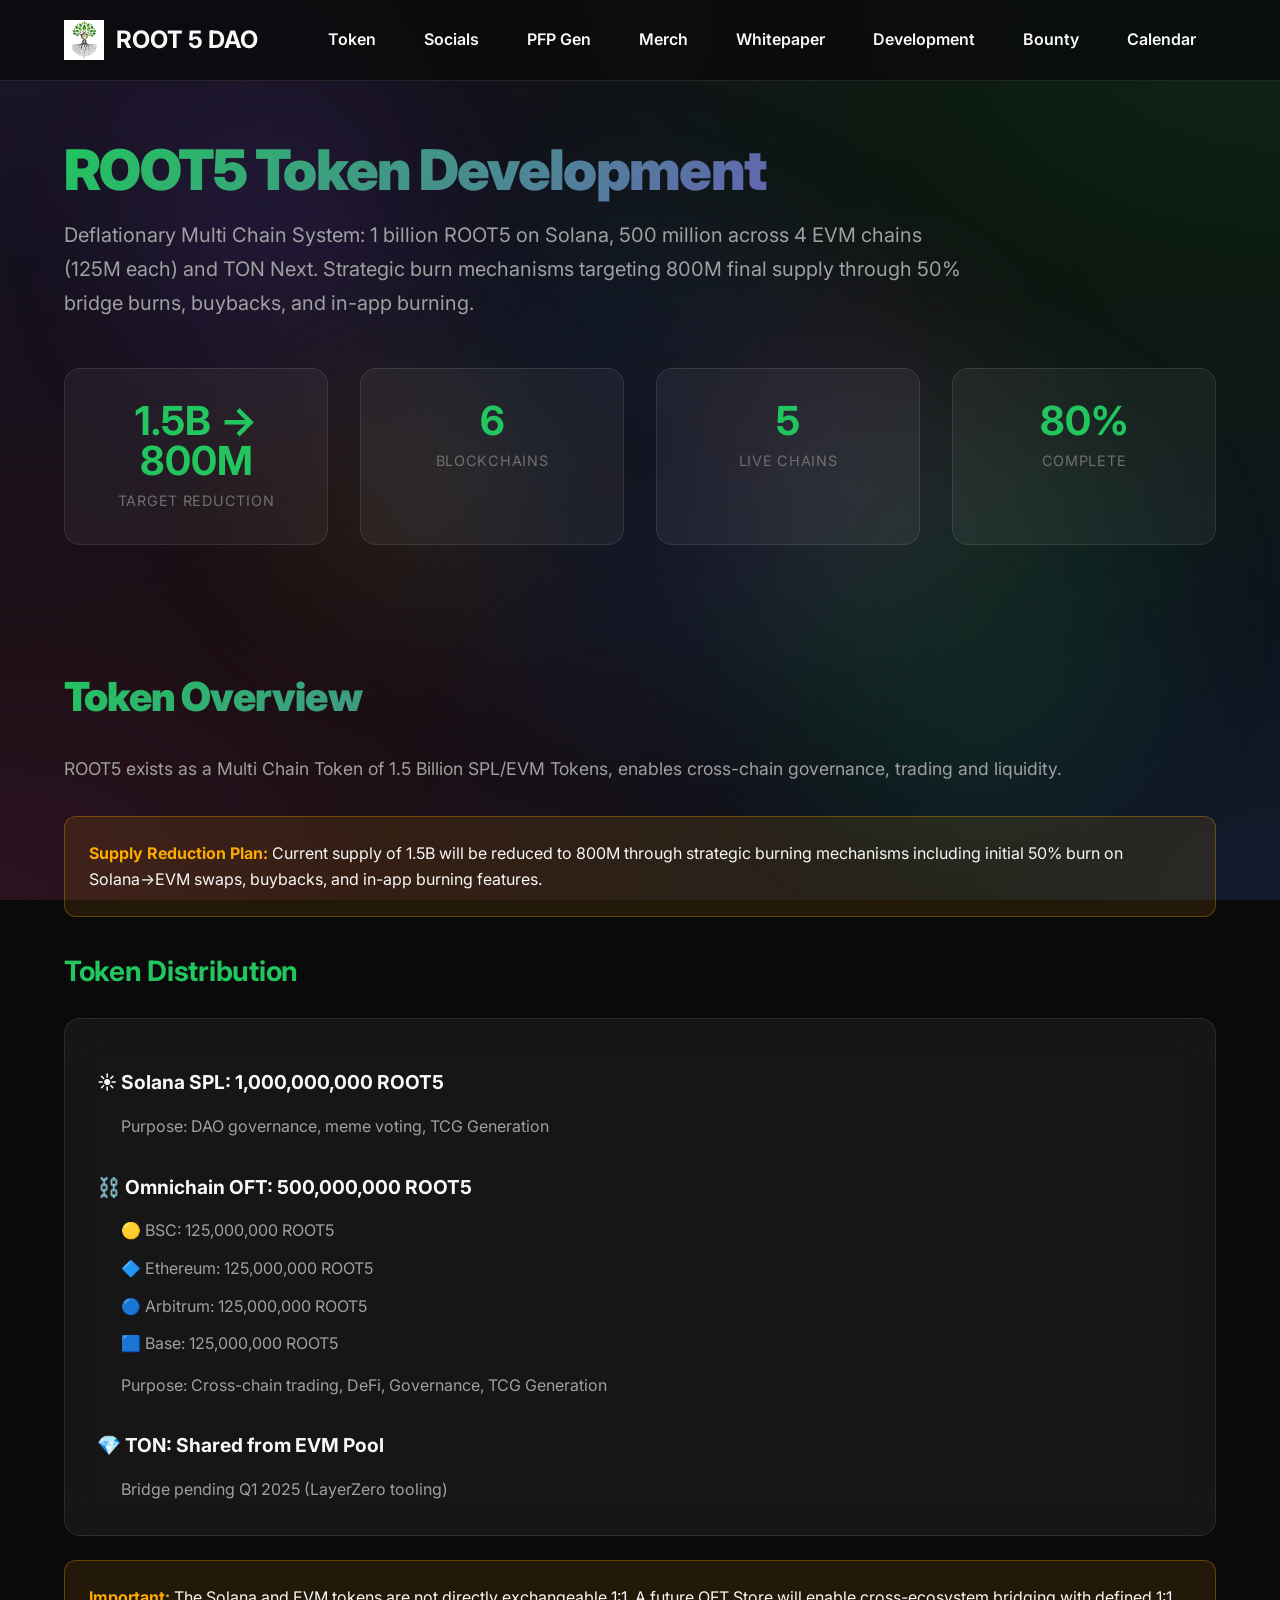
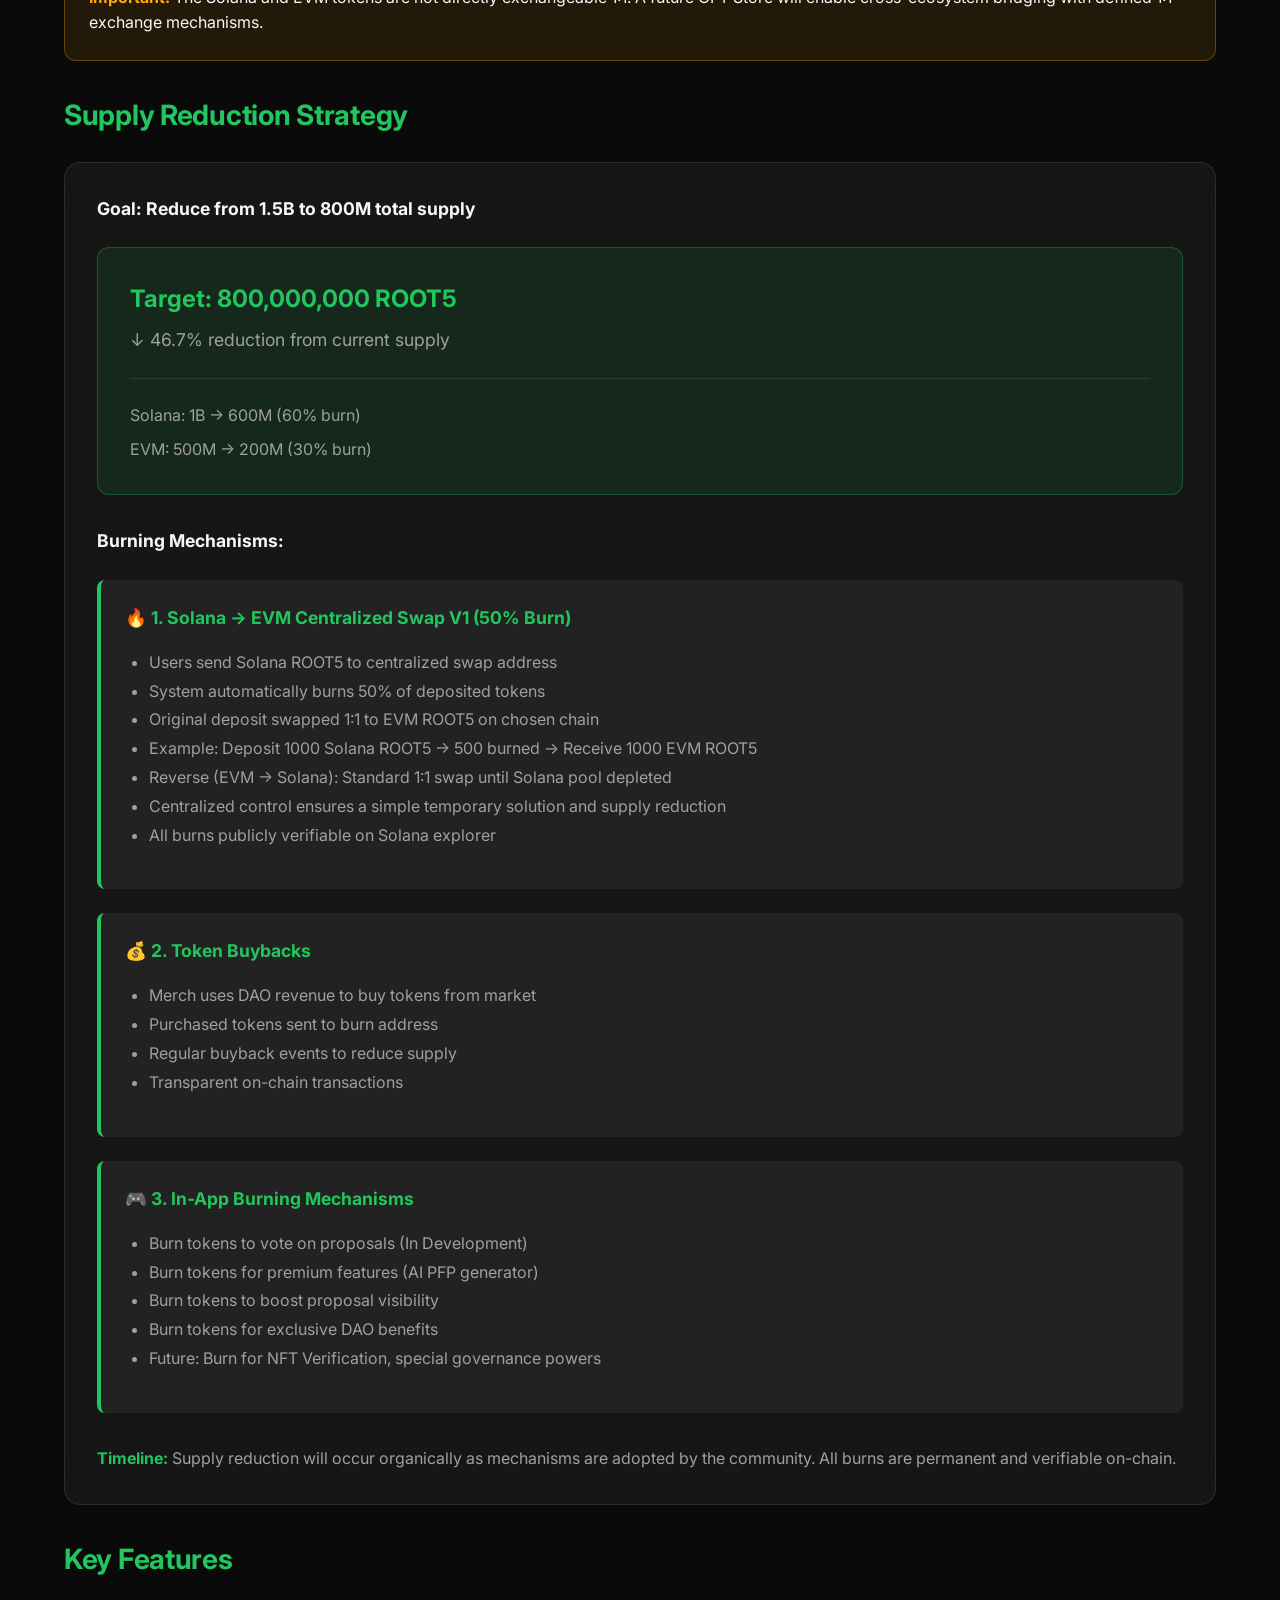
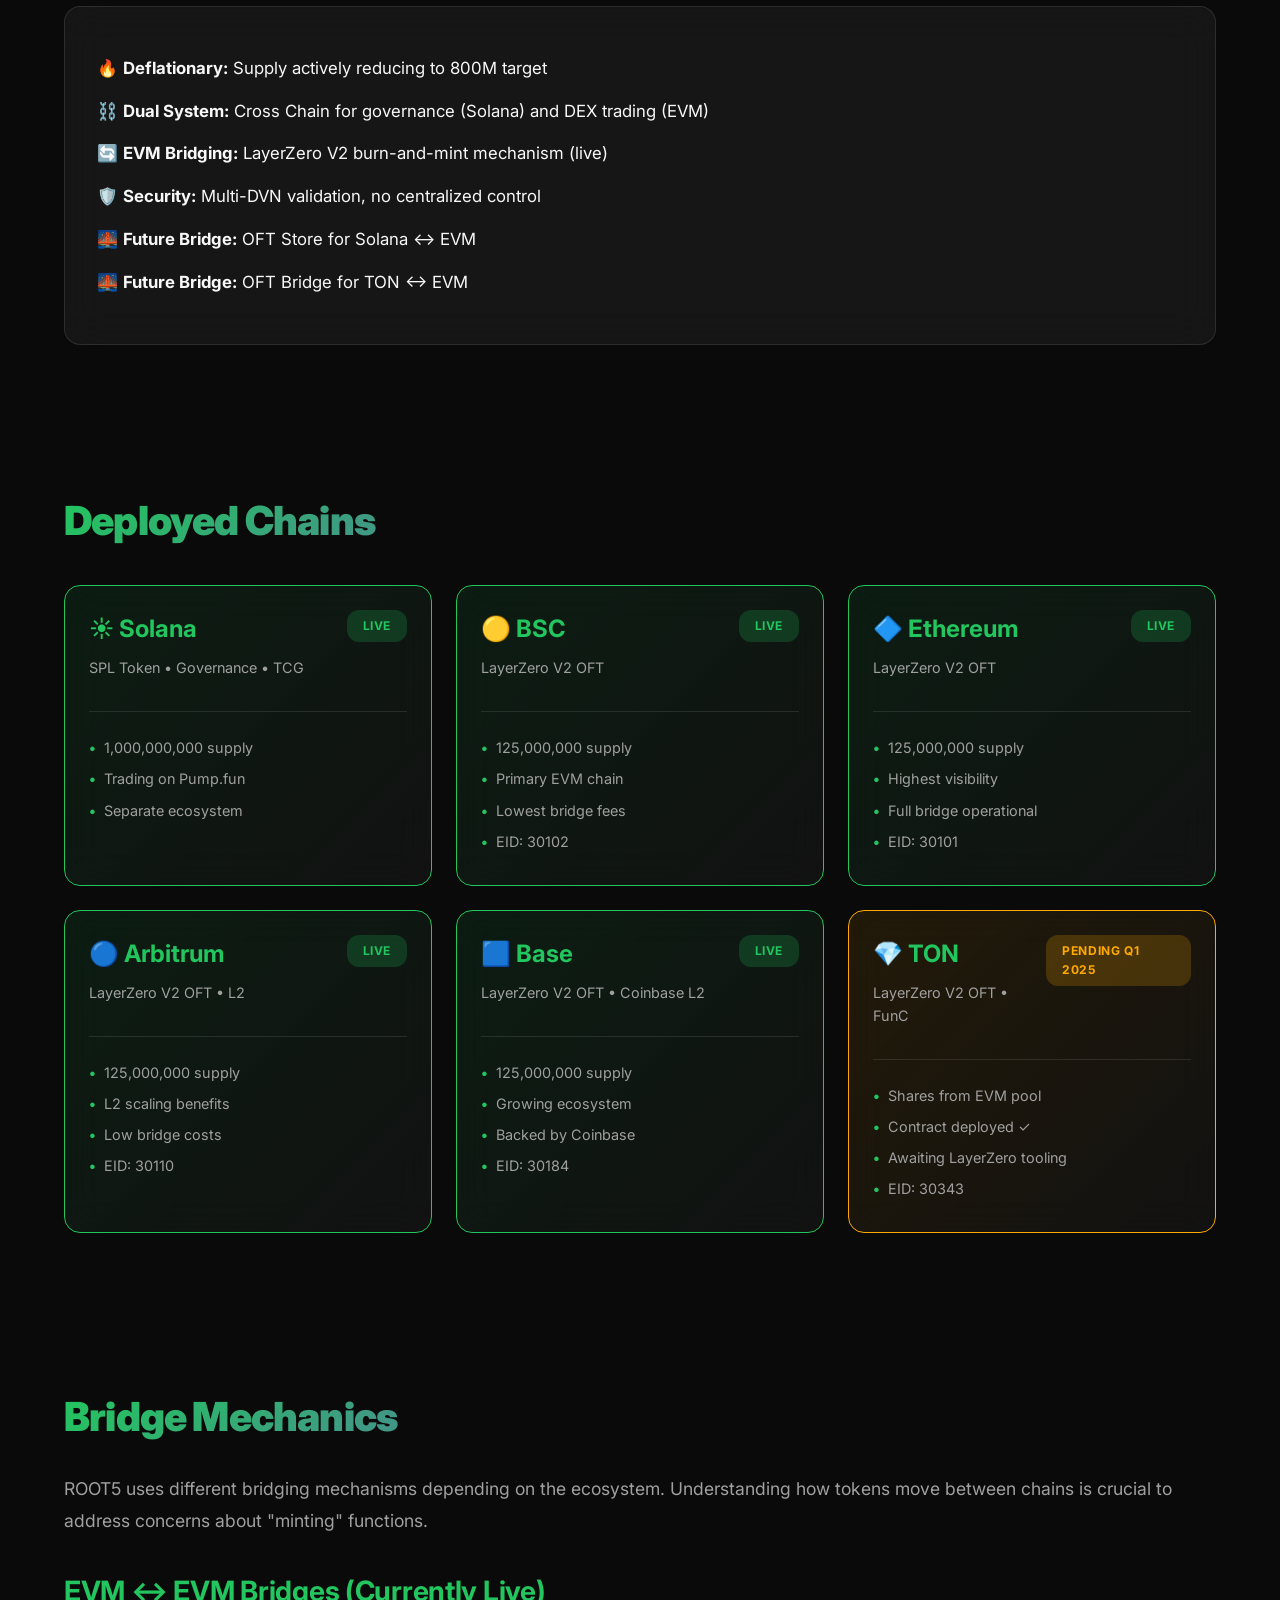
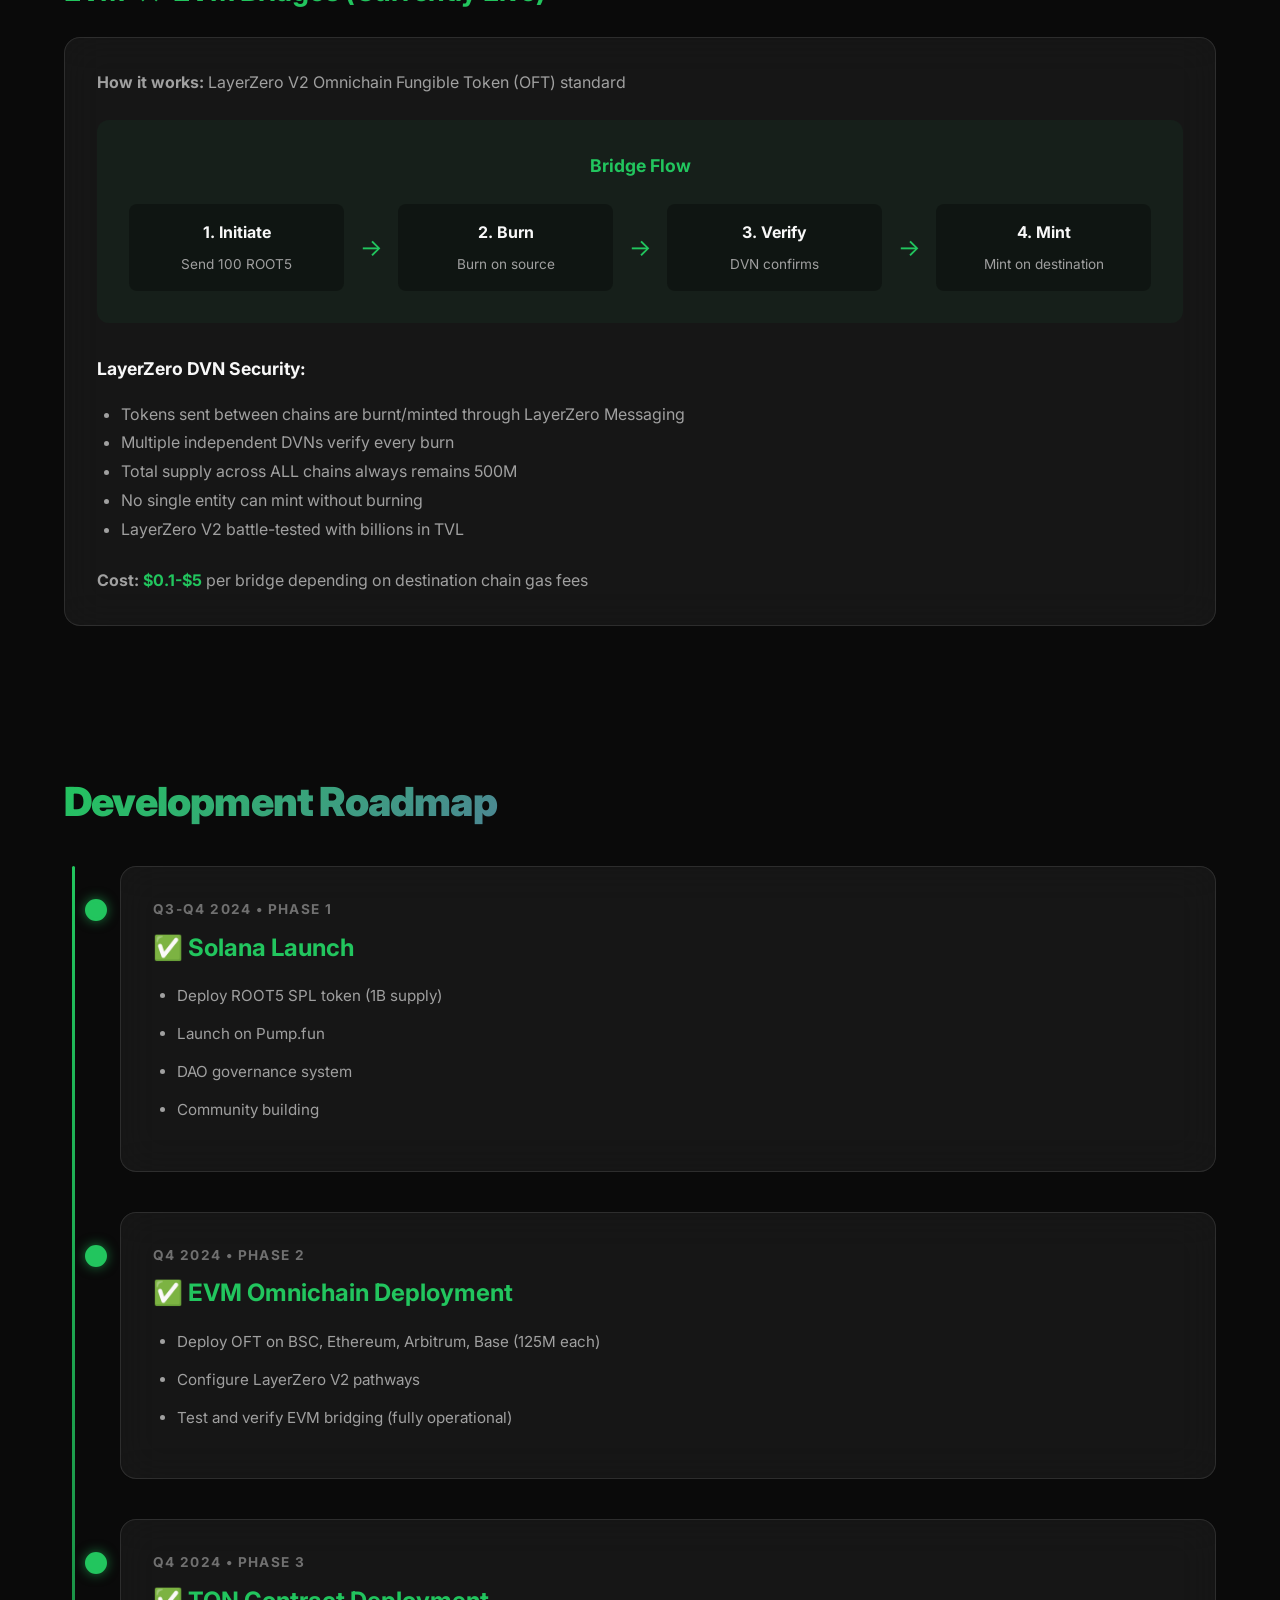
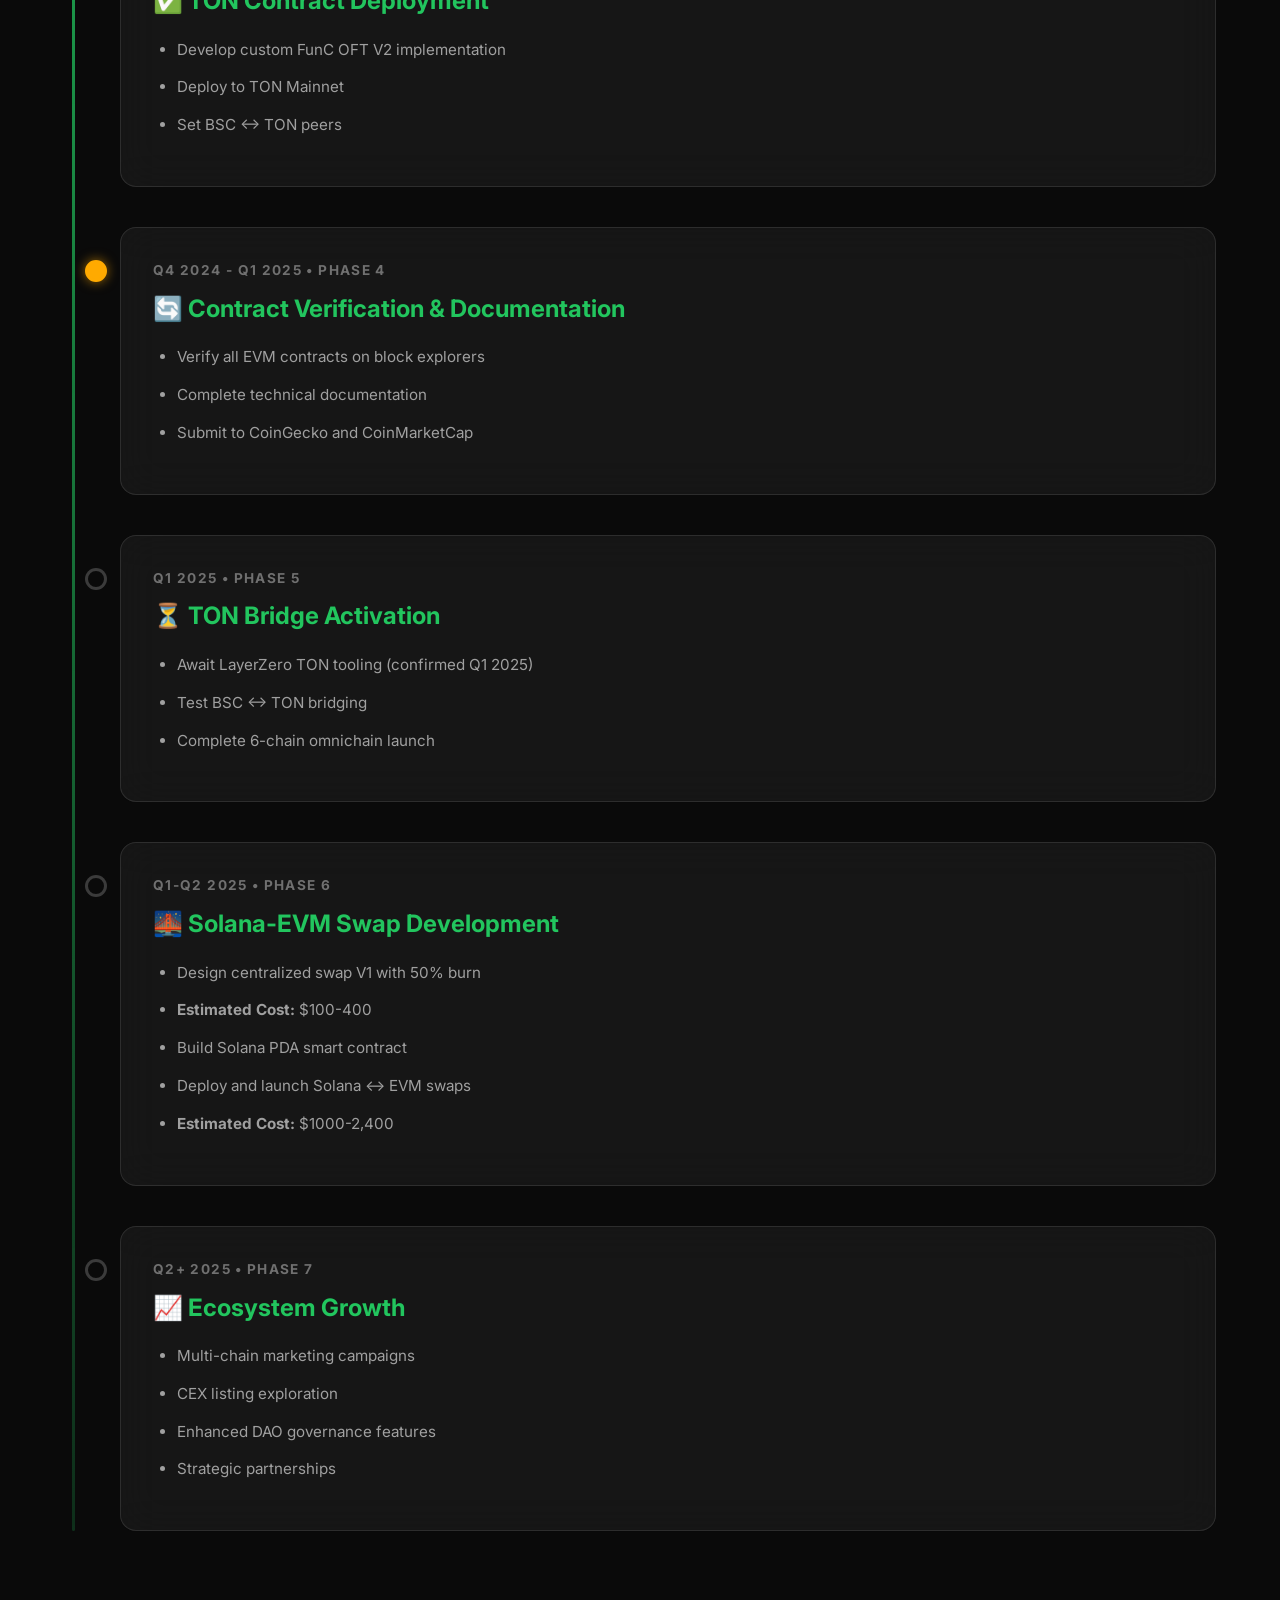
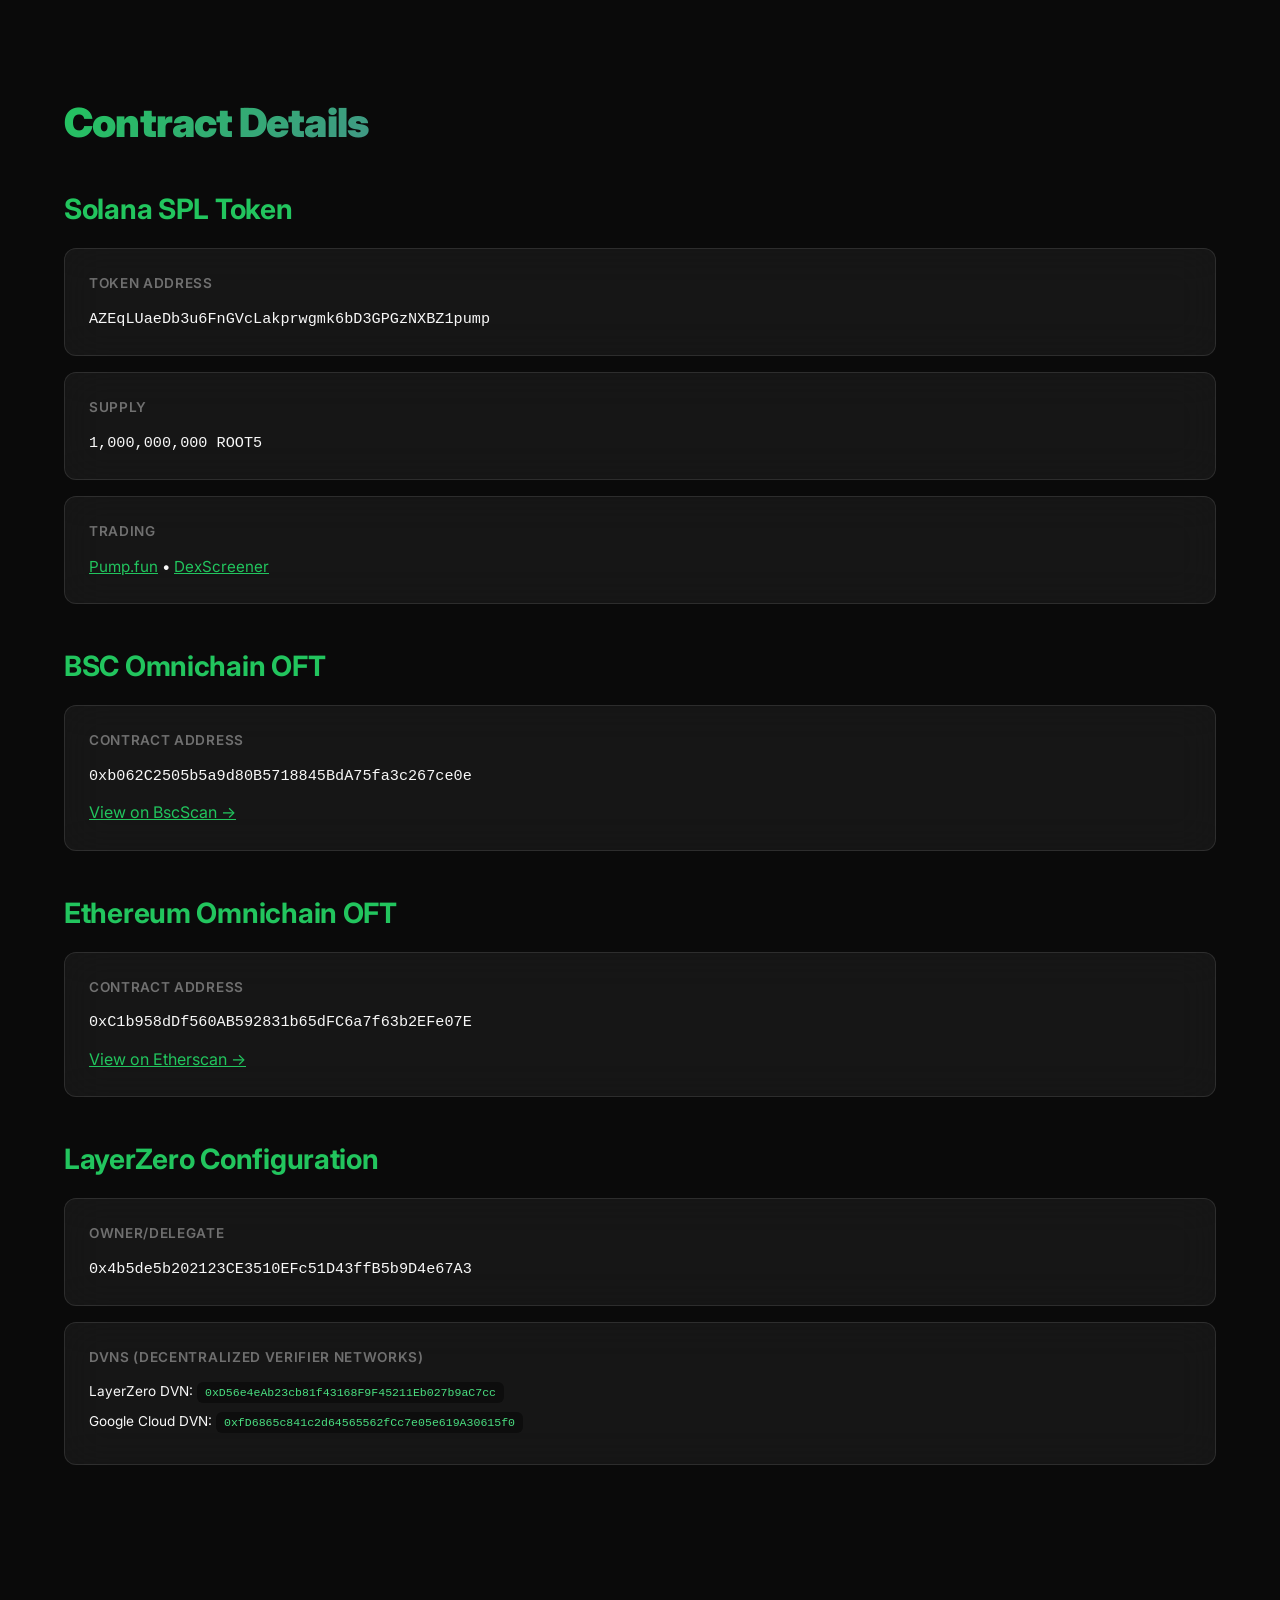
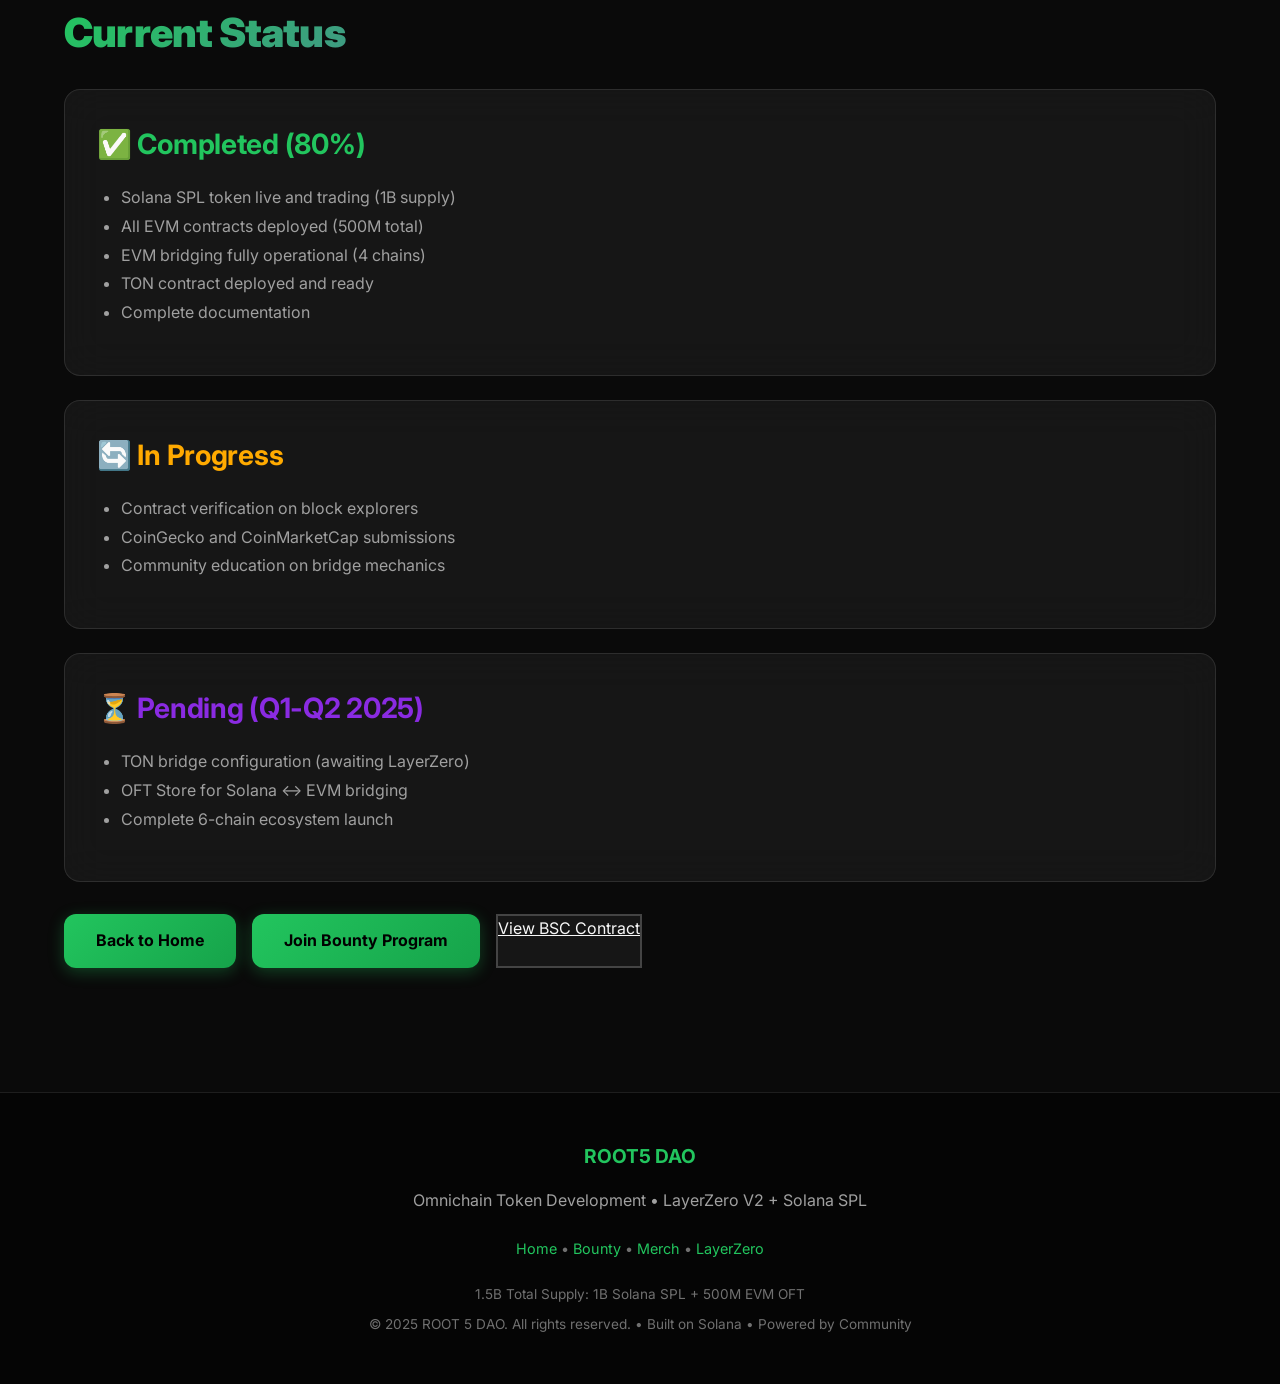
==== commit 020f5d5b: "Update development.html" ====
--- a/development.html
+++ b/development.html
@@ -1,173 +1,292 @@
 <!DOCTYPE html>
-<html lang="en" class="dark">
+<html lang="en">
 <head>
     <meta charset="UTF-8">
     <meta name="viewport" content="width=device-width, initial-scale=1.0">
-    <title>ROOT5 Token Development — Omnichain Bridge Architecture</title>
-    <meta name="description" content="ROOT5 token deployment across 6 blockchains: 1B on Solana for governance, 500M across EVM chains via LayerZero V2">
+    <title>Development - ROOT5 Token Omnichain Architecture</title>
+    <meta name="description" content="ROOT5 token deployment across 6 blockchains: Solana and EVM chains via LayerZero V2">
+    <link rel="icon" type="image/jpeg" href="/layers/logo.jpg">
+    <link rel="stylesheet" href="https://cdnjs.cloudflare.com/ajax/libs/font-awesome/6.4.0/css/all.min.css">
+    <link rel="preconnect" href="https://fonts.googleapis.com">
+    <link rel="preconnect" href="https://fonts.gstatic.com" crossorigin>
+    <link href="https://fonts.googleapis.com/css2?family=Inter:wght@400;600;700;900&display=swap" rel="stylesheet">
     <style>
         :root {
-            --bg-primary: #0f0f0f;
-            --bg-secondary: #1a1a1a;
-            --bg-tertiary: #252525;
-            --text-primary: #ffffff;
-            --text-secondary: #a0a0a0;
-            --text-tertiary: #707070;
-            --accent: #00ff88;
-            --accent-dim: #00cc6a;
-            --border: #333333;
-            --card-bg: #1a1a1a;
-        }
-
-        * {
-            margin: 0;
-            padding: 0;
-            box-sizing: border-box;
-        }
-
+            --primary: #22c55e;
+            --primary-light: #4ade80;
+            --primary-dark: #16a34a;
+            --secondary: #8a2be2;
+        }
+        
+        * { 
+            margin: 0; 
+            padding: 0; 
+            box-sizing: border-box; 
+            font-family: 'Inter', -apple-system, BlinkMacSystemFont, 'Segoe UI', sans-serif; 
+        }
+        
         body {
-            font-family: -apple-system, BlinkMacSystemFont, 'Segoe UI', Roboto, 'Helvetica Neue', Arial, sans-serif;
-            background: var(--bg-primary);
-            color: var(--text-primary);
+            background: #0a0a0a;
+            background-image: 
+                radial-gradient(at 0% 0%, rgba(139, 92, 246, 0.15) 0px, transparent 50%),
+                radial-gradient(at 100% 0%, rgba(34, 197, 94, 0.15) 0px, transparent 50%),
+                radial-gradient(at 100% 100%, rgba(59, 130, 246, 0.15) 0px, transparent 50%),
+                radial-gradient(at 0% 100%, rgba(236, 72, 153, 0.15) 0px, transparent 50%);
+            background-attachment: fixed;
+            color: #f8f8f8;
+            overflow-x: hidden;
+            -webkit-font-smoothing: antialiased;
+            -moz-osx-font-smoothing: grayscale;
+            text-rendering: optimizeLegibility;
             line-height: 1.6;
-            overflow-x: hidden;
-        }
-
+        }
+
+        /* Background Orbs */
+        .bg-orbs { position: fixed; inset: 0; pointer-events: none; z-index: 0; overflow: hidden; }
+        .orb {
+            position: absolute;
+            border-radius: 50%;
+            filter: blur(80px);
+            opacity: 0.3;
+            animation: float 8s ease-in-out infinite;
+        }
+        .orb-1 { 
+            top: 10%; 
+            left: 10%; 
+            width: 300px; 
+            height: 300px; 
+            background: rgba(139, 92, 246, 0.4);
+            animation: float 10s ease-in-out infinite, pulse 4s ease-in-out infinite;
+        }
+        .orb-2 { 
+            bottom: 10%; 
+            right: 10%; 
+            width: 400px; 
+            height: 400px; 
+            background: rgba(34, 197, 94, 0.4); 
+            animation: float 12s ease-in-out infinite reverse, pulse 5s ease-in-out infinite; 
+            animation-delay: 2s; 
+        }
+        .orb-3 { 
+            top: 50%; 
+            left: 50%; 
+            transform: translate(-50%, -50%); 
+            width: 500px; 
+            height: 500px; 
+            background: rgba(59, 130, 246, 0.3); 
+            animation: float 15s ease-in-out infinite, pulse 6s ease-in-out infinite; 
+            animation-delay: 4s; 
+        }
+        .orb-4 {
+            top: 30%;
+            right: 20%;
+            width: 350px;
+            height: 350px;
+            background: rgba(236, 72, 153, 0.3);
+            animation: float 11s ease-in-out infinite, pulse 5s ease-in-out infinite;
+            animation-delay: 1s;
+        }
+        .orb-5 {
+            bottom: 30%;
+            left: 20%;
+            width: 280px;
+            height: 280px;
+            background: rgba(251, 191, 36, 0.25);
+            animation: float 13s ease-in-out infinite reverse, pulse 4.5s ease-in-out infinite;
+            animation-delay: 3s;
+        }
+        
+        @keyframes float {
+            0%, 100% { transform: translate(0, 0) rotate(0deg); }
+            25% { transform: translate(30px, -40px) rotate(5deg); }
+            50% { transform: translate(-20px, -30px) rotate(-3deg); }
+            75% { transform: translate(-40px, 20px) rotate(4deg); }
+        }
+        
+        @keyframes pulse {
+            0%, 100% { opacity: 0.3; transform: scale(1); }
+            50% { opacity: 0.5; transform: scale(1.1); }
+        }
+
+        .container { max-width: 1200px; margin: 0 auto; padding: 0 24px; position: relative; z-index: 1; }
+        
+        /* Header */
         header {
-            background: rgba(26, 26, 26, 0.8);
-            backdrop-filter: blur(12px);
-            border-bottom: 1px solid var(--border);
-            padding: 1rem 2rem;
-            position: sticky;
+            padding: 20px 0;
+            position: fixed;
+            width: 100%;
             top: 0;
             z-index: 1000;
-        }
-
-        .header-content {
-            max-width: 1400px;
-            margin: 0 auto;
-            display: flex;
-            justify-content: space-between;
-            align-items: center;
-        }
-
-        .logo {
-            font-size: 1.25rem;
-            font-weight: 700;
-            color: var(--text-primary);
-            text-decoration: none;
-            letter-spacing: -0.02em;
-        }
-
-        nav a {
-            color: var(--text-secondary);
-            text-decoration: none;
-            margin-left: 2rem;
-            font-size: 0.9rem;
-            font-weight: 500;
-            transition: color 0.2s;
-        }
-
-        nav a:hover {
-            color: var(--accent);
-        }
-
+            background: rgba(10, 10, 10, 0.8);
+            backdrop-filter: blur(20px);
+            border-bottom: 1px solid rgba(255, 255, 255, 0.1);
+            transition: all 0.3s ease;
+        }
+        header.scrolled { background: rgba(10, 10, 10, 0.95); box-shadow: 0 4px 20px rgba(0, 0, 0, 0.5); }
+        .header-content { display: flex; justify-content: space-between; align-items: center; }
+        .logo { display: flex; align-items: center; gap: 12px; font-size: 1.5rem; font-weight: bold; color: #f8f8f8; text-decoration: none; }
+        .logo img { height: 40px; }
+        nav ul { display: flex; list-style: none; gap: 8px; }
+        nav a { color: #f8f8f8; text-decoration: none; font-weight: 600; padding: 10px 20px; border-radius: 12px; transition: all 0.3s; }
+        nav a:hover { color: var(--primary); background: rgba(34, 197, 94, 0.1); }
+        
+        /* Mobile Menu */
+        .mobile-menu-btn {
+            display: none;
+            background: none;
+            border: none;
+            color: #f8f8f8;
+            font-size: 1.5rem;
+            cursor: pointer;
+            padding: 8px;
+        }
+        
+        @media (max-width: 1200px) {
+            nav ul { gap: 4px; }
+            nav a { padding: 8px 12px; font-size: 0.9rem; }
+        }
+        
+        @media (max-width: 968px) {
+            .mobile-menu-btn { display: block; }
+            nav { position: fixed; top: 80px; left: 0; right: 0; background: rgba(10, 10, 10, 0.98); backdrop-filter: blur(20px); padding: 20px; border-bottom: 1px solid rgba(255, 255, 255, 0.1); transform: translateY(-100%); opacity: 0; transition: all 0.3s; pointer-events: none; }
+            nav.active { transform: translateY(0); opacity: 1; pointer-events: all; }
+            nav ul { flex-direction: column; gap: 8px; }
+            nav a { display: block; padding: 12px 20px; }
+        }
+
+        /* Hero */
         .hero {
-            max-width: 1400px;
-            margin: 0 auto;
-            padding: 4rem 2rem 2rem;
+            padding: 140px 0 60px;
         }
 
         h1 {
             font-size: 3.5rem;
-            font-weight: 700;
+            font-weight: 900;
             line-height: 1.1;
             margin-bottom: 1rem;
             letter-spacing: -0.03em;
+            background: linear-gradient(135deg, var(--primary), var(--secondary));
+            -webkit-background-clip: text;
+            -webkit-text-fill-color: transparent;
         }
 
         .subtitle {
             font-size: 1.25rem;
-            color: var(--text-secondary);
+            color: #a0a0a0;
             margin-bottom: 2rem;
             max-width: 900px;
+            line-height: 1.7;
         }
 
         .stats {
-            display: flex;
-            gap: 3rem;
-            margin-top: 2rem;
+            display: grid;
+            grid-template-columns: repeat(auto-fit, minmax(180px, 1fr));
+            gap: 2rem;
+            margin-top: 3rem;
         }
 
         .stat {
-            text-align: left;
+            background: rgba(255, 255, 255, 0.05);
+            backdrop-filter: blur(20px);
+            border: 1px solid rgba(255, 255, 255, 0.1);
+            border-radius: 16px;
+            padding: 2rem 1.5rem;
+            text-align: center;
+            transition: all 0.3s;
+        }
+
+        .stat:hover {
+            transform: translateY(-8px);
+            border-color: var(--primary);
+            box-shadow: 0 12px 40px rgba(34, 197, 94, 0.2);
         }
 
         .stat-value {
             font-size: 2.5rem;
             font-weight: 700;
-            color: var(--accent);
+            color: var(--primary);
             line-height: 1;
+            margin-bottom: 0.5rem;
         }
 
         .stat-label {
             font-size: 0.9rem;
-            color: var(--text-tertiary);
-            margin-top: 0.25rem;
-        }
-
-        .content {
-            max-width: 1400px;
-            margin: 0 auto;
-            padding: 2rem;
-        }
-
-        .section {
-            margin-bottom: 4rem;
+            color: #707070;
+            text-transform: uppercase;
+            letter-spacing: 0.05em;
+        }
+
+        /* Content Sections */
+        section {
+            padding: 60px 0;
+            position: relative;
         }
 
         h2 {
-            font-size: 2rem;
-            font-weight: 700;
+            font-size: 2.5rem;
+            font-weight: 900;
             margin-bottom: 1.5rem;
             letter-spacing: -0.02em;
+            background: linear-gradient(135deg, var(--primary), var(--secondary));
+            -webkit-background-clip: text;
+            -webkit-text-fill-color: transparent;
         }
 
         h3 {
-            font-size: 1.5rem;
-            font-weight: 600;
+            font-size: 1.75rem;
+            font-weight: 700;
             margin: 2rem 0 1rem;
             letter-spacing: -0.01em;
-        }
-
+            color: var(--primary);
+        }
+
+        /* Cards */
+        .card {
+            background: rgba(255, 255, 255, 0.05);
+            backdrop-filter: blur(20px);
+            border: 1px solid rgba(255, 255, 255, 0.1);
+            border-radius: 16px;
+            padding: 2rem;
+            margin: 1.5rem 0;
+            transition: all 0.3s;
+        }
+
+        .card:hover {
+            border-color: rgba(34, 197, 94, 0.5);
+            box-shadow: 0 8px 32px rgba(34, 197, 94, 0.15);
+        }
+
+        /* Chain Grid */
         .chain-grid {
             display: grid;
-            grid-template-columns: repeat(auto-fill, minmax(320px, 1fr));
-            gap: 1rem;
+            grid-template-columns: repeat(auto-fill, minmax(300px, 1fr));
+            gap: 1.5rem;
             margin: 2rem 0;
         }
 
         .chain-card {
-            background: var(--card-bg);
-            border: 1px solid var(--border);
-            border-radius: 12px;
+            background: rgba(255, 255, 255, 0.05);
+            backdrop-filter: blur(20px);
+            border: 1px solid rgba(255, 255, 255, 0.1);
+            border-radius: 16px;
             padding: 1.5rem;
-            transition: all 0.2s;
+            transition: all 0.3s;
         }
 
         .chain-card:hover {
-            border-color: var(--accent);
-            transform: translateY(-2px);
+            transform: translateY(-8px);
+            border-color: var(--primary);
+            box-shadow: 0 12px 40px rgba(34, 197, 94, 0.2);
         }
 
         .chain-card.live {
-            border-color: var(--accent);
-            background: linear-gradient(135deg, rgba(0, 255, 136, 0.05) 0%, rgba(26, 26, 26, 1) 100%);
+            border-color: var(--primary);
+            background: linear-gradient(135deg, rgba(34, 197, 94, 0.1) 0%, rgba(26, 26, 26, 0.5) 100%);
         }
 
         .chain-card.pending {
             border-color: #ffaa00;
-            background: linear-gradient(135deg, rgba(255, 170, 0, 0.05) 0%, rgba(26, 26, 26, 1) 100%);
+            background: linear-gradient(135deg, rgba(255, 170, 0, 0.1) 0%, rgba(26, 26, 26, 0.5) 100%);
         }
 
         .chain-header {
@@ -178,23 +297,24 @@
         }
 
         .chain-name {
-            font-size: 1.25rem;
-            font-weight: 600;
-            margin-bottom: 0.25rem;
+            font-size: 1.5rem;
+            font-weight: 700;
+            margin-bottom: 0.5rem;
+            color: var(--primary);
         }
 
         .status-badge {
             font-size: 0.75rem;
-            padding: 0.25rem 0.75rem;
+            padding: 0.4rem 1rem;
             border-radius: 12px;
-            font-weight: 600;
+            font-weight: 700;
             text-transform: uppercase;
             letter-spacing: 0.05em;
         }
 
         .status-live {
-            background: rgba(0, 255, 136, 0.2);
-            color: var(--accent);
+            background: rgba(34, 197, 94, 0.2);
+            color: var(--primary);
         }
 
         .status-pending {
@@ -204,19 +324,19 @@
 
         .chain-info {
             font-size: 0.9rem;
-            color: var(--text-secondary);
-            margin-bottom: 0.5rem;
+            color: #a0a0a0;
+            margin-bottom: 1rem;
         }
 
         .chain-details {
             margin-top: 1rem;
             padding-top: 1rem;
-            border-top: 1px solid var(--border);
+            border-top: 1px solid rgba(255, 255, 255, 0.1);
         }
 
         .chain-detail {
-            font-size: 0.85rem;
-            color: var(--text-secondary);
+            font-size: 0.9rem;
+            color: #a0a0a0;
             margin: 0.5rem 0;
             display: flex;
             align-items: center;
@@ -225,12 +345,148 @@
 
         .chain-detail::before {
             content: '•';
-            color: var(--accent);
-        }
-
+            color: var(--primary);
+            font-weight: bold;
+        }
+
+        /* Alert Box */
+        .alert {
+            background: rgba(255, 170, 0, 0.1);
+            border: 1px solid rgba(255, 170, 0, 0.3);
+            border-radius: 12px;
+            padding: 1.5rem;
+            margin: 1.5rem 0;
+            color: #f8f8f8;
+        }
+
+        .alert strong {
+            color: #ffaa00;
+        }
+
+        /* Buttons */
+        .btn {
+            display: inline-block;
+            padding: 14px 32px;
+            background: linear-gradient(135deg, var(--primary), var(--primary-dark));
+            color: #000;
+            text-decoration: none;
+            border-radius: 12px;
+            font-weight: 700;
+            font-size: 1rem;
+            transition: all 0.3s;
+            border: none;
+            cursor: pointer;
+            box-shadow: 0 4px 16px rgba(34, 197, 94, 0.3);
+        }
+
+        .btn:hover {
+            transform: translateY(-3px);
+            box-shadow: 0 8px 24px rgba(34, 197, 94, 0.5);
+        }
+
+        .btn-secondary {
+            background: rgba(255, 255, 255, 0.05);
+            border: 2px solid rgba(255, 255, 255, 0.2);
+            color: #f8f8f8;
+        }
+
+        .btn-secondary:hover {
+            border-color: var(--primary);
+            background: rgba(34, 197, 94, 0.1);
+            color: var(--primary);
+        }
+
+        .btn-group {
+            display: flex;
+            gap: 1rem;
+            flex-wrap: wrap;
+            margin-top: 2rem;
+        }
+
+        /* Code Blocks */
+        code {
+            font-family: 'Courier New', monospace;
+            background: rgba(0, 0, 0, 0.4);
+            padding: 0.25rem 0.5rem;
+            border-radius: 6px;
+            font-size: 0.85em;
+            color: var(--primary-light);
+        }
+
+        .contract-box {
+            background: rgba(255, 255, 255, 0.05);
+            backdrop-filter: blur(20px);
+            border: 1px solid rgba(255, 255, 255, 0.1);
+            border-radius: 12px;
+            padding: 1.5rem;
+            margin: 1rem 0;
+        }
+
+        .contract-label {
+            font-size: 0.85rem;
+            color: #707070;
+            font-weight: 600;
+            text-transform: uppercase;
+            letter-spacing: 0.05em;
+            margin-bottom: 0.75rem;
+        }
+
+        .contract-value {
+            font-family: 'Courier New', monospace;
+            font-size: 0.95rem;
+            color: #f8f8f8;
+            word-break: break-all;
+        }
+
+        /* Tables */
+        table {
+            width: 100%;
+            border-collapse: separate;
+            border-spacing: 0;
+            background: rgba(255, 255, 255, 0.05);
+            backdrop-filter: blur(20px);
+            border: 1px solid rgba(255, 255, 255, 0.1);
+            border-radius: 12px;
+            overflow: hidden;
+            margin: 2rem 0;
+        }
+
+        th {
+            background: rgba(34, 197, 94, 0.1);
+            padding: 1rem;
+            text-align: left;
+            font-weight: 700;
+            font-size: 0.85rem;
+            text-transform: uppercase;
+            letter-spacing: 0.05em;
+            color: var(--primary);
+            border-bottom: 1px solid rgba(255, 255, 255, 0.1);
+        }
+
+        td {
+            padding: 1rem;
+            border-bottom: 1px solid rgba(255, 255, 255, 0.05);
+            color: #a0a0a0;
+        }
+
+        tr:last-child td {
+            border-bottom: none;
+        }
+
+        tr:hover {
+            background: rgba(34, 197, 94, 0.05);
+        }
+
+        .cost {
+            font-weight: 700;
+            color: var(--primary);
+        }
+
+        /* Roadmap */
         .roadmap {
             position: relative;
             padding-left: 2rem;
+            margin: 2rem 0;
         }
 
         .roadmap::before {
@@ -239,414 +495,280 @@
             left: 8px;
             top: 0;
             bottom: 0;
-            width: 2px;
-            background: linear-gradient(180deg, var(--accent) 0%, var(--border) 100%);
+            width: 3px;
+            background: linear-gradient(180deg, var(--primary) 0%, rgba(34, 197, 94, 0.2) 100%);
+            border-radius: 2px;
         }
 
         .roadmap-item {
             position: relative;
             margin-bottom: 2.5rem;
-            padding: 1.5rem;
-            background: var(--card-bg);
-            border: 1px solid var(--border);
-            border-radius: 12px;
-            margin-left: 1rem;
+            padding: 2rem;
+            background: rgba(255, 255, 255, 0.05);
+            backdrop-filter: blur(20px);
+            border: 1px solid rgba(255, 255, 255, 0.1);
+            border-radius: 16px;
+            margin-left: 1.5rem;
+            transition: all 0.3s;
+        }
+
+        .roadmap-item:hover {
+            border-color: var(--primary);
+            transform: translateX(8px);
+            box-shadow: 0 8px 32px rgba(34, 197, 94, 0.2);
         }
 
         .roadmap-item::before {
             content: '';
             position: absolute;
-            left: -1.75rem;
-            top: 1.75rem;
-            width: 14px;
-            height: 14px;
-            background: var(--bg-primary);
-            border: 2px solid var(--border);
+            left: -2.25rem;
+            top: 2rem;
+            width: 16px;
+            height: 16px;
+            background: #0a0a0a;
+            border: 3px solid rgba(255, 255, 255, 0.2);
             border-radius: 50%;
         }
 
         .roadmap-item.completed::before {
-            background: var(--accent);
-            border-color: var(--accent);
+            background: var(--primary);
+            border-color: var(--primary);
+            box-shadow: 0 0 12px rgba(34, 197, 94, 0.6);
         }
 
         .roadmap-item.current::before {
             background: #ffaa00;
             border-color: #ffaa00;
-            box-shadow: 0 0 12px rgba(255, 170, 0, 0.5);
+            box-shadow: 0 0 12px rgba(255, 170, 0, 0.6);
+            animation: pulse 2s ease-in-out infinite;
         }
 
         .roadmap-phase {
             font-size: 0.85rem;
-            color: var(--text-tertiary);
-            font-weight: 600;
+            color: #707070;
+            font-weight: 700;
             text-transform: uppercase;
             letter-spacing: 0.1em;
             margin-bottom: 0.5rem;
         }
 
         .roadmap-title {
-            font-size: 1.25rem;
-            font-weight: 600;
-            margin-bottom: 0.75rem;
+            font-size: 1.5rem;
+            font-weight: 700;
+            margin-bottom: 1rem;
+            color: var(--primary);
         }
 
         .roadmap-desc {
-            color: var(--text-secondary);
-            font-size: 0.9rem;
+            color: #a0a0a0;
+            font-size: 0.95rem;
+            line-height: 1.7;
         }
 
         .roadmap-desc ul {
+            margin: 1rem 0;
+            padding-left: 1.5rem;
+        }
+
+        .roadmap-desc li {
             margin: 0.75rem 0;
-            padding-left: 1.5rem;
-        }
-
-        .roadmap-desc li {
-            margin: 0.5rem 0;
-        }
-
-        table {
-            width: 100%;
-            border-collapse: separate;
-            border-spacing: 0;
-            background: var(--card-bg);
-            border: 1px solid var(--border);
-            border-radius: 12px;
-            overflow: hidden;
-            margin: 2rem 0;
-        }
-
-        th {
-            background: var(--bg-secondary);
-            padding: 1rem;
-            text-align: left;
-            font-weight: 600;
-            font-size: 0.85rem;
-            text-transform: uppercase;
-            letter-spacing: 0.05em;
-            color: var(--text-secondary);
-            border-bottom: 1px solid var(--border);
-        }
-
-        td {
-            padding: 1rem;
-            border-bottom: 1px solid var(--border);
-        }
-
-        tr:last-child td {
-            border-bottom: none;
-        }
-
-        .cost {
-            font-weight: 600;
-            color: var(--accent);
-        }
-
-        .contract-box {
-            background: var(--card-bg);
-            border: 1px solid var(--border);
-            border-radius: 12px;
-            padding: 1.5rem;
-            margin: 1rem 0;
-        }
-
-        .contract-label {
-            font-size: 0.85rem;
-            color: var(--text-tertiary);
-            font-weight: 600;
-            text-transform: uppercase;
-            letter-spacing: 0.05em;
-            margin-bottom: 0.75rem;
-        }
-
-        .contract-value {
-            font-family: 'Courier New', monospace;
-            font-size: 0.9rem;
-            color: var(--text-primary);
-            word-break: break-all;
-        }
-
-        .btn {
-            display: inline-block;
-            padding: 0.75rem 1.5rem;
-            background: var(--accent);
-            color: var(--bg-primary);
-            text-decoration: none;
-            border-radius: 8px;
-            font-weight: 600;
-            font-size: 0.9rem;
-            transition: all 0.2s;
-            border: none;
-            cursor: pointer;
-        }
-
-        .btn:hover {
-            background: var(--accent-dim);
-            transform: translateY(-1px);
-        }
-
-        .btn-secondary {
-            background: transparent;
-            border: 1px solid var(--border);
-            color: var(--text-primary);
-        }
-
-        .btn-secondary:hover {
-            border-color: var(--accent);
-            color: var(--accent);
-        }
-
-        .btn-group {
-            display: flex;
-            gap: 1rem;
-            flex-wrap: wrap;
-            margin-top: 1.5rem;
-        }
-
-        .alert {
-            background: rgba(255, 170, 0, 0.1);
-            border: 1px solid rgba(255, 170, 0, 0.3);
-            border-radius: 12px;
-            padding: 1rem 1.5rem;
-            margin: 1.5rem 0;
-            color: var(--text-secondary);
-            font-size: 0.9rem;
-        }
-
-        .alert strong {
-            color: #ffaa00;
-        }
-
-        .bridge-diagram {
-            background: var(--card-bg);
-            border: 1px solid var(--border);
-            border-radius: 12px;
-            padding: 2rem;
-            margin: 2rem 0;
-            text-align: center;
-        }
-
-        .bridge-flow {
-            display: flex;
-            align-items: center;
-            justify-content: center;
-            gap: 1.5rem;
-            flex-wrap: wrap;
-            margin: 1.5rem 0;
-        }
-
-        .bridge-step {
-            background: var(--bg-secondary);
-            padding: 1rem 1.5rem;
-            border-radius: 8px;
-            min-width: 150px;
-        }
-
-        .bridge-arrow {
-            color: var(--accent);
-            font-size: 1.5rem;
-        }
-
+        }
+
+        /* Footer */
         footer {
-            background: var(--bg-secondary);
-            border-top: 1px solid var(--border);
-            padding: 3rem 2rem;
+            background: rgba(0, 0, 0, 0.5);
+            padding: 3rem 0;
+            border-top: 1px solid rgba(255, 255, 255, 0.1);
             margin-top: 4rem;
             text-align: center;
         }
 
         footer a {
-            color: var(--accent);
+            color: var(--primary);
             text-decoration: none;
+            transition: all 0.3s;
         }
 
         footer a:hover {
-            text-decoration: underline;
-        }
-
+            color: var(--primary-light);
+        }
+
+        /* Responsive */
         @media (max-width: 768px) {
-            h1 {
-                font-size: 2.5rem;
-            }
-
-            .stats {
-                flex-direction: column;
-                gap: 1.5rem;
-            }
-
-            .chain-grid {
-                grid-template-columns: 1fr;
-            }
-
-            nav a {
-                margin-left: 1rem;
-                font-size: 0.85rem;
-            }
-
-            .roadmap {
-                padding-left: 1.5rem;
-            }
-
-            .bridge-flow {
-                flex-direction: column;
-            }
-        }
-
-        code {
-            font-family: 'Courier New', monospace;
-            background: var(--bg-secondary);
-            padding: 0.2rem 0.4rem;
-            border-radius: 4px;
-            font-size: 0.85em;
+            h1 { font-size: 2.5rem; }
+            h2 { font-size: 2rem; }
+            .hero { padding: 120px 0 40px; }
+            .stats { grid-template-columns: 1fr; gap: 1rem; }
+            .chain-grid { grid-template-columns: 1fr; }
+            .roadmap { padding-left: 1.5rem; }
+            .btn-group { flex-direction: column; }
+            .btn { width: 100%; text-align: center; }
         }
     </style>
 </head>
 <body>
-    <header>
-        <div class="header-content">
-            <a href="https://root5dao.com" class="logo">ROOT5 DAO</a>
-            <nav>
-                <a href="https://root5dao.com">Home</a>
-                <a href="https://bounty.root5dao.com">Bounty</a>
-                <a href="#overview">Token</a>
-                <a href="#bridges">Bridges</a>
-                <a href="#roadmap">Roadmap</a>
-                <a href="https://merch.root5dao.com">Merch</a>
-            </nav>
+    <div class="bg-orbs">
+        <div class="orb orb-1"></div>
+        <div class="orb orb-2"></div>
+        <div class="orb orb-3"></div>
+        <div class="orb orb-4"></div>
+        <div class="orb orb-5"></div>
+    </div>
+
+    <header id="header">
+        <div class="container">
+            <div class="header-content">
+                <a href="/" class="logo">
+                    <img src="/layers/logo.jpg" alt="ROOT 5 DAO">
+                    <span>ROOT 5 DAO</span>
+                </a>
+                <button class="mobile-menu-btn" onclick="toggleMenu()">
+                    <i class="fas fa-bars"></i>
+                </button>
+                <nav id="nav">
+                    <ul>
+                        <li><a href="/#token">Token</a></li>
+                        <li><a href="/#socials">Socials</a></li>
+                        <li><a href="/#generator">PFP Gen</a></li>
+                        <li><a href="https://www.root5merch.com" target="_blank">Merch</a></li>
+                        <li><a href="/whitepaper">Whitepaper</a></li>
+                        <li><a href="/development">Development</a></li>
+                        <li><a href="https://bounty.root5dao.com" target="_blank">Bounty</a></li>
+                        <li><a href="https://bounty.root5dao.com/bounty-calendar" target="_blank">Calendar</a></li>
+                    </ul>
+                </nav>
+            </div>
         </div>
     </header>
 
     <div class="hero">
-        <h1>ROOT5 Token Development</h1>
-        <p class="subtitle">Deflationary dual token system: 1 billion ROOT5 on Solana for governance, 500 million across 4 EVM chains (125M each) for trading. Strategic burn mechanisms targeting 800M final supply through 50% bridge burns, buybacks, and in-app burning.</p>
-        
-        <div class="stats">
-            <div class="stat">
-                <div class="stat-value">1.5B → 800M</div>
-                <div class="stat-label">Supply Reduction</div>
-            </div>
-            <div class="stat">
-                <div class="stat-value">6</div>
-                <div class="stat-label">Blockchains</div>
-            </div>
-            <div class="stat">
-                <div class="stat-value">5</div>
-                <div class="stat-label">Live Chains</div>
-            </div>
-            <div class="stat">
-                <div class="stat-value">80%</div>
-                <div class="stat-label">Complete</div>
+        <div class="container">
+            <h1>ROOT5 Token Development</h1>
+            <p class="subtitle">Deflationary Multi Chain System: 1 billion ROOT5 on Solana, 500 million across 4 EVM chains (125M each) and TON Next. Strategic burn mechanisms targeting 800M final supply through 50% bridge burns, buybacks, and in-app burning.</p>
+            
+            <div class="stats">
+                <div class="stat">
+                    <div class="stat-value">1.5B → 800M</div>
+                    <div class="stat-label">Target Reduction</div>
+                </div>
+                <div class="stat">
+                    <div class="stat-value">6</div>
+                    <div class="stat-label">Blockchains</div>
+                </div>
+                <div class="stat">
+                    <div class="stat-value">5</div>
+                    <div class="stat-label">Live Chains</div>
+                </div>
+                <div class="stat">
+                    <div class="stat-value">80%</div>
+                    <div class="stat-label">Complete</div>
+                </div>
             </div>
         </div>
     </div>
 
-    <div class="content">
+    <div class="container">
         
         <!-- Token Overview -->
-        <section class="section" id="overview">
+        <section id="overview">
             <h2>Token Overview</h2>
-            <p>ROOT5 exists as two separate token systems serving different purposes within the ecosystem. The Solana SPL token (1 billion supply) powers DAO governance and voting, while the omnichain OFT (500 million total, distributed as 125M per chain across 4 EVM chains) enables cross-chain trading and liquidity.</p>
+            <p style="color: #a0a0a0; font-size: 1.1rem; line-height: 1.8; margin-bottom: 2rem;">ROOT5 exists as a Multi Chain Token of 1.5 Billion SPL/EVM Tokens, enables cross-chain governance, trading and liquidity.</p>
 
             <div class="alert">
-                <strong>Supply Reduction Plan:</strong> Current supply of 1.5B will be reduced to 800M through strategic burning mechanisms including 50% burn on Solana→EVM swaps, buybacks, and in-app burning features.
+                <strong>Supply Reduction Plan:</strong> Current supply of 1.5B will be reduced to 800M through strategic burning mechanisms including initial 50% burn on Solana→EVM swaps, buybacks, and in-app burning features.
             </div>
 
             <h3>Token Distribution</h3>
-            <div class="contract-box">
+            <div class="card">
                 <ul style="list-style: none; padding: 0;">
-                    <li style="margin: 0.75rem 0; font-size: 1.1rem;"><strong>☀️ Solana SPL: 1,000,000,000 ROOT5</strong></li>
-                    <li style="margin: 0.5rem 0 0.75rem 1.5rem; color: var(--text-secondary);">Purpose: DAO governance, meme voting, ecosystem decisions</li>
-                    <li style="margin: 0.5rem 0 0.75rem 1.5rem; color: var(--text-secondary);">Reduction target: 500M (50% burn through mechanisms below)</li>
+                    <li style="margin: 1rem 0; font-size: 1.2rem;"><strong>☀️ Solana SPL: 1,000,000,000 ROOT5</strong></li>
+                    <li style="margin: 0.75rem 0 0.75rem 1.5rem; color: #a0a0a0;">Purpose: DAO governance, meme voting, TCG Generation</li>
                     
-                    <li style="margin: 1.5rem 0 0.75rem 0; font-size: 1.1rem;"><strong>⛓️ Omnichain OFT: 500,000,000 ROOT5</strong></li>
-                    <li style="margin: 0.5rem 0; padding-left: 1.5rem; color: var(--text-secondary);">🟡 BSC: 125,000,000 ROOT5</li>
-                    <li style="margin: 0.5rem 0; padding-left: 1.5rem; color: var(--text-secondary);">🔷 Ethereum: 125,000,000 ROOT5</li>
-                    <li style="margin: 0.5rem 0; padding-left: 1.5rem; color: var(--text-secondary);">🔵 Arbitrum: 125,000,000 ROOT5</li>
-                    <li style="margin: 0.5rem 0; padding-left: 1.5rem; color: var(--text-secondary);">🟦 Base: 125,000,000 ROOT5</li>
-                    <li style="margin: 0.75rem 0 0 1.5rem; color: var(--text-secondary);">Purpose: Cross-chain trading, DeFi, liquidity pools</li>
-                    <li style="margin: 0.5rem 0 0 1.5rem; color: var(--text-secondary);">Reduction target: 300M (40% reduction through buybacks & burns)</li>
+                    <li style="margin: 2rem 0 1rem 0; font-size: 1.2rem;"><strong>⛓️ Omnichain OFT: 500,000,000 ROOT5</strong></li>
+                    <li style="margin: 0.75rem 0; padding-left: 1.5rem; color: #a0a0a0;">🟡 BSC: 125,000,000 ROOT5</li>
+                    <li style="margin: 0.75rem 0; padding-left: 1.5rem; color: #a0a0a0;">🔷 Ethereum: 125,000,000 ROOT5</li>
+                    <li style="margin: 0.75rem 0; padding-left: 1.5rem; color: #a0a0a0;">🔵 Arbitrum: 125,000,000 ROOT5</li>
+                    <li style="margin: 0.75rem 0; padding-left: 1.5rem; color: #a0a0a0;">🟦 Base: 125,000,000 ROOT5</li>
+                    <li style="margin: 1rem 0 0 1.5rem; color: #a0a0a0;">Purpose: Cross-chain trading, DeFi, Governance, TCG Generation</li>
                     
-                    <li style="margin: 1.5rem 0 0.75rem 0; font-size: 1.1rem;"><strong>💎 TON: Shared from EVM Pool</strong></li>
-                    <li style="margin: 0.5rem 0 0 1.5rem; color: var(--text-secondary);">Bridge pending Q1 2025 (LayerZero tooling)</li>
+                    <li style="margin: 2rem 0 1rem 0; font-size: 1.2rem;"><strong>💎 TON: Shared from EVM Pool</strong></li>
+                    <li style="margin: 0.5rem 0 0 1.5rem; color: #a0a0a0;">Bridge pending Q1 2025 (LayerZero tooling)</li>
                 </ul>
             </div>
 
             <div class="alert">
-                <strong>Important:</strong> The Solana and EVM tokens are separate and serve different purposes. They are not directly exchangeable 1:1. A future OFT Store will enable cross-ecosystem bridging with defined exchange mechanisms.
+                <strong>Important:</strong> The Solana and EVM tokens are not directly exchangeable 1:1. A future OFT Store will enable cross-ecosystem bridging with defined 1:1 exchange mechanisms.
             </div>
 
             <h3>Supply Reduction Strategy</h3>
-            <div class="contract-box">
-                <p style="margin-bottom: 1rem;"><strong>Goal: Reduce from 1.5B to 800M total supply</strong></p>
+            <div class="card">
+                <p style="margin-bottom: 1.5rem; font-size: 1.1rem;"><strong>Goal: Reduce from 1.5B to 800M total supply</strong></p>
                 
-                <div style="background: var(--bg-secondary); padding: 1.5rem; border-radius: 8px; margin: 1rem 0;">
-                    <div style="font-size: 1.25rem; font-weight: 600; margin-bottom: 0.5rem;">Target: 800,000,000 ROOT5</div>
-                    <div style="color: var(--text-secondary);">↓ 46.7% reduction from current supply</div>
-                    <div style="margin-top: 1rem; padding-top: 1rem; border-top: 1px solid var(--border);">
-                        <div style="color: var(--text-secondary); font-size: 0.9rem;">Solana: 1B → 500M (50% burn)</div>
-                        <div style="color: var(--text-secondary); font-size: 0.9rem; margin-top: 0.25rem;">EVM: 500M → 300M (40% burn)</div>
-                    </div>
-                </div>
-
-                <p style="margin: 1.5rem 0 1rem;"><strong>Burning Mechanisms:</strong></p>
+                <div style="background: rgba(34, 197, 94, 0.1); padding: 2rem; border-radius: 12px; margin: 1.5rem 0; border: 1px solid rgba(34, 197, 94, 0.3);">
+                    <div style="font-size: 1.5rem; font-weight: 700; margin-bottom: 0.5rem; color: var(--primary);">Target: 800,000,000 ROOT5</div>
+                    <div style="color: #a0a0a0; font-size: 1.1rem;">↓ 46.7% reduction from current supply</div>
+                    <div style="margin-top: 1.5rem; padding-top: 1.5rem; border-top: 1px solid rgba(255, 255, 255, 0.1);">
+                        <div style="color: #a0a0a0; font-size: 1rem;">Solana: 1B → 600M (60% burn)</div>
+                        <div style="color: #a0a0a0; font-size: 1rem; margin-top: 0.5rem;">EVM: 500M → 200M (30% burn)</div>
+                    </div>
+                </div>
+
+                <p style="margin: 2rem 0 1.5rem; font-size: 1.1rem;"><strong>Burning Mechanisms:</strong></p>
                 
-                <div style="margin: 1rem 0; padding: 1rem; background: var(--bg-secondary); border-left: 3px solid var(--accent); border-radius: 4px;">
-                    <div style="font-weight: 600; margin-bottom: 0.5rem;">🔥 1. Solana → EVM Centralized Swap V1 (50% Burn)</div>
-                    <ul style="margin: 0.5rem 0; padding-left: 1.5rem; color: var(--text-secondary);">
+                <div style="margin: 1.5rem 0; padding: 1.5rem; background: rgba(255, 255, 255, 0.05); border-left: 4px solid var(--primary); border-radius: 8px;">
+                    <div style="font-weight: 700; margin-bottom: 1rem; color: var(--primary); font-size: 1.1rem;">🔥 1. Solana → EVM Centralized Swap V1 (50% Burn)</div>
+                    <ul style="margin: 1rem 0; padding-left: 1.5rem; color: #a0a0a0; line-height: 1.8;">
                         <li>Users send Solana ROOT5 to centralized swap address</li>
                         <li>System automatically burns 50% of deposited tokens</li>
-                        <li>Remaining 50% swapped 1:1 to EVM ROOT5 on chosen chain</li>
+                        <li>Original deposit swapped 1:1 to EVM ROOT5 on chosen chain</li>
                         <li>Example: Deposit 1000 Solana ROOT5 → 500 burned → Receive 1000 EVM ROOT5</li>
                         <li>Reverse (EVM → Solana): Standard 1:1 swap until Solana pool depleted</li>
-                        <li>Centralized control ensures supply management and prevents abuse</li>
+                        <li>Centralized control ensures a simple temporary solution and supply reduction</li>
                         <li>All burns publicly verifiable on Solana explorer</li>
                     </ul>
-                    <div style="margin-top: 0.75rem; padding: 0.75rem; background: var(--bg-tertiary); border-radius: 4px; font-size: 0.85rem;">
-                        <strong>How it reduces supply:</strong> Burns 50% of Solana tokens while maintaining 1:1 EVM swap, reducing available Solana pool for reverse swaps and lowering total supply.
-                    </div>
-                </div>
-
-                <div style="margin: 1rem 0; padding: 1rem; background: var(--bg-secondary); border-left: 3px solid var(--accent); border-radius: 4px;">
-                    <div style="font-weight: 600; margin-bottom: 0.5rem;">💰 2. Token Buybacks</div>
-                    <ul style="margin: 0.5rem 0; padding-left: 1.5rem; color: var(--text-secondary);">
-                        <li>Treasury uses DAO revenue to buy tokens from market</li>
+                </div>
+
+                <div style="margin: 1.5rem 0; padding: 1.5rem; background: rgba(255, 255, 255, 0.05); border-left: 4px solid var(--primary); border-radius: 8px;">
+                    <div style="font-weight: 700; margin-bottom: 1rem; color: var(--primary); font-size: 1.1rem;">💰 2. Token Buybacks</div>
+                    <ul style="margin: 1rem 0; padding-left: 1.5rem; color: #a0a0a0; line-height: 1.8;">
+                        <li>Merch uses DAO revenue to buy tokens from market</li>
                         <li>Purchased tokens sent to burn address</li>
-                        <li>Regular buyback events announced to community</li>
+                        <li>Regular buyback events to reduce supply</li>
                         <li>Transparent on-chain transactions</li>
                     </ul>
                 </div>
 
-                <div style="margin: 1rem 0; padding: 1rem; background: var(--bg-secondary); border-left: 3px solid var(--accent); border-radius: 4px;">
-                    <div style="font-weight: 600; margin-bottom: 0.5rem;">🎮 3. In-App Burning Mechanisms</div>
-                    <ul style="margin: 0.5rem 0; padding-left: 1.5rem; color: var(--text-secondary);">
-                        <li>Burn tokens to vote on proposals (already implemented)</li>
+                <div style="margin: 1.5rem 0; padding: 1.5rem; background: rgba(255, 255, 255, 0.05); border-left: 4px solid var(--primary); border-radius: 8px;">
+                    <div style="font-weight: 700; margin-bottom: 1rem; color: var(--primary); font-size: 1.1rem;">🎮 3. In-App Burning Mechanisms</div>
+                    <ul style="margin: 1rem 0; padding-left: 1.5rem; color: #a0a0a0; line-height: 1.8;">
+                        <li>Burn tokens to vote on proposals (In Development)</li>
                         <li>Burn tokens for premium features (AI PFP generator)</li>
                         <li>Burn tokens to boost proposal visibility</li>
                         <li>Burn tokens for exclusive DAO benefits</li>
-                        <li>Future: Burn for NFT minting, special governance powers</li>
+                        <li>Future: Burn for NFT Verification, special governance powers</li>
                     </ul>
                 </div>
 
-                <p style="margin-top: 1.5rem; color: var(--text-secondary); font-size: 0.9rem;">
-                    <strong>Timeline:</strong> Supply reduction will occur organically over 12-24 months as mechanisms are adopted by the community. All burns are permanent and verifiable on-chain.
+                <p style="margin-top: 2rem; color: #a0a0a0; font-size: 1rem; line-height: 1.7;">
+                    <strong style="color: var(--primary);">Timeline:</strong> Supply reduction will occur organically as mechanisms are adopted by the community. All burns are permanent and verifiable on-chain.
                 </p>
             </div>
 
             <h3>Key Features</h3>
-            <div class="contract-box">
+            <div class="card">
                 <ul style="list-style: none; padding: 0;">
-                    <li style="margin: 0.75rem 0;">🔒 <strong>Fixed Maximum:</strong> No new tokens can be minted on any chain</li>
-                    <li style="margin: 0.75rem 0;">🔥 <strong>Deflationary:</strong> Supply actively reducing to 800M target</li>
-                    <li style="margin: 0.75rem 0;">⛓️ <strong>Dual System:</strong> Separate tokens for governance (Solana) and trading (EVM)</li>
-                    <li style="margin: 0.75rem 0;">🔄 <strong>EVM Bridging:</strong> LayerZero V2 burn-and-mint mechanism (live)</li>
-                    <li style="margin: 0.75rem 0;">🛡️ <strong>Security:</strong> Multi-DVN validation, no centralized control</li>
-                    <li style="margin: 0.75rem 0;">🌉 <strong>Future Bridge:</strong> OFT Store for Solana ↔ EVM with 50% burn</li>
+                    <li style="margin: 1rem 0; font-size: 1.05rem;">🔥 <strong>Deflationary:</strong> Supply actively reducing to 800M target</li>
+                    <li style="margin: 1rem 0; font-size: 1.05rem;">⛓️ <strong>Dual System:</strong> Cross Chain for governance (Solana) and DEX trading (EVM)</li>
+                    <li style="margin: 1rem 0; font-size: 1.05rem;">🔄 <strong>EVM Bridging:</strong> LayerZero V2 burn-and-mint mechanism (live)</li>
+                    <li style="margin: 1rem 0; font-size: 1.05rem;">🛡️ <strong>Security:</strong> Multi-DVN validation, no centralized control</li>
+                    <li style="margin: 1rem 0; font-size: 1.05rem;">🌉 <strong>Future Bridge:</strong> OFT Store for Solana ↔ EVM</li>
+                    <li style="margin: 1rem 0; font-size: 1.05rem;">🌉 <strong>Future Bridge:</strong> OFT Bridge for TON ↔ EVM</li>
                 </ul>
             </div>
         </section>
 
         <!-- Deployed Chains -->
-        <section class="section">
+        <section>
             <h2>Deployed Chains</h2>
             
             <div class="chain-grid">
@@ -654,13 +776,12 @@
                     <div class="chain-header">
                         <div>
                             <div class="chain-name">☀️ Solana</div>
-                            <div class="chain-info">SPL Token • Governance</div>
+                            <div class="chain-info">SPL Token • Governance • TCG</div>
                         </div>
                         <span class="status-badge status-live">LIVE</span>
                     </div>
                     <div class="chain-details">
                         <div class="chain-detail">1,000,000,000 supply</div>
-                        <div class="chain-detail">DAO governance & voting</div>
                         <div class="chain-detail">Trading on Pump.fun</div>
                         <div class="chain-detail">Separate ecosystem</div>
                     </div>
@@ -748,160 +869,55 @@
             </div>
         </section>
 
-        <!-- Bridge Mechanics -->
-        <section class="section" id="bridges">
+        <!-- Bridge Mechanics - Condensed for space -->
+        <section id="bridges">
             <h2>Bridge Mechanics</h2>
-            <p>ROOT5 uses different bridging mechanisms depending on the ecosystem. Understanding how tokens move between chains is crucial to address concerns about "minting" functions.</p>
+            <p style="color: #a0a0a0; font-size: 1.1rem; line-height: 1.8; margin-bottom: 2rem;">ROOT5 uses different bridging mechanisms depending on the ecosystem. Understanding how tokens move between chains is crucial to address concerns about "minting" functions.</p>
 
             <h3>EVM ↔ EVM Bridges (Currently Live)</h3>
-            <div class="contract-box">
-                <p style="margin-bottom: 1rem; color: var(--text-secondary);"><strong>How it works:</strong> LayerZero V2 Omnichain Fungible Token (OFT) standard</p>
+            <div class="card">
+                <p style="margin-bottom: 1.5rem; color: #a0a0a0;"><strong>How it works:</strong> LayerZero V2 Omnichain Fungible Token (OFT) standard</p>
                 
-                <div class="bridge-diagram">
-                    <div class="bridge-flow">
-                        <div class="bridge-step">
-                            <div style="font-weight: 600; margin-bottom: 0.5rem;">1. User Initiates</div>
-                            <div style="font-size: 0.85rem; color: var(--text-secondary);">Send 100 ROOT5 from BSC to Ethereum</div>
+                <div style="background: rgba(34, 197, 94, 0.05); padding: 2rem; border-radius: 12px; margin: 1.5rem 0;">
+                    <div style="text-align: center; margin-bottom: 1.5rem; color: var(--primary); font-weight: 700; font-size: 1.1rem;">Bridge Flow</div>
+                    <div style="display: flex; align-items: center; justify-content: space-between; flex-wrap: wrap; gap: 1rem;">
+                        <div style="flex: 1; min-width: 150px; background: rgba(0,0,0,0.3); padding: 1rem; border-radius: 8px; text-align: center;">
+                            <div style="font-weight: 700; margin-bottom: 0.5rem;">1. Initiate</div>
+                            <div style="font-size: 0.85rem; color: #a0a0a0;">Send 100 ROOT5</div>
                         </div>
-                        <div class="bridge-arrow">→</div>
-                        <div class="bridge-step">
-                            <div style="font-weight: 600; margin-bottom: 0.5rem;">2. Burn on Source</div>
-                            <div style="font-size: 0.85rem; color: var(--text-secondary);">100 ROOT5 burned on BSC</div>
+                        <div style="color: var(--primary); font-size: 1.5rem;">→</div>
+                        <div style="flex: 1; min-width: 150px; background: rgba(0,0,0,0.3); padding: 1rem; border-radius: 8px; text-align: center;">
+                            <div style="font-weight: 700; margin-bottom: 0.5rem;">2. Burn</div>
+                            <div style="font-size: 0.85rem; color: #a0a0a0;">Burn on source</div>
                         </div>
-                        <div class="bridge-arrow">→</div>
-                        <div class="bridge-step">
-                            <div style="font-weight: 600; margin-bottom: 0.5rem;">3. DVN Verification</div>
-                            <div style="font-size: 0.85rem; color: var(--text-secondary);">Multiple verifiers confirm burn</div>
+                        <div style="color: var(--primary); font-size: 1.5rem;">→</div>
+                        <div style="flex: 1; min-width: 150px; background: rgba(0,0,0,0.3); padding: 1rem; border-radius: 8px; text-align: center;">
+                            <div style="font-weight: 700; margin-bottom: 0.5rem;">3. Verify</div>
+                            <div style="font-size: 0.85rem; color: #a0a0a0;">DVN confirms</div>
                         </div>
-                        <div class="bridge-arrow">→</div>
-                        <div class="bridge-step">
-                            <div style="font-weight: 600; margin-bottom: 0.5rem;">4. Mint on Destination</div>
-                            <div style="font-size: 0.85rem; color: var(--text-secondary);">100 ROOT5 minted on Ethereum</div>
+                        <div style="color: var(--primary); font-size: 1.5rem;">→</div>
+                        <div style="flex: 1; min-width: 150px; background: rgba(0,0,0,0.3); padding: 1rem; border-radius: 8px; text-align: center;">
+                            <div style="font-weight: 700; margin-bottom: 0.5rem;">4. Mint</div>
+                            <div style="font-size: 0.85rem; color: #a0a0a0;">Mint on destination</div>
                         </div>
                     </div>
                 </div>
 
-                <p style="margin-top: 1.5rem;"><strong>Why minting is secure:</strong></p>
-                <ul style="margin: 1rem 0; padding-left: 1.5rem; color: var(--text-secondary);">
-                    <li style="margin: 0.5rem 0;">Tokens can ONLY be minted when an equal amount is burned on another chain</li>
-                    <li style="margin: 0.5rem 0;">Multiple independent DVNs (Decentralized Verifier Networks) verify every burn</li>
-                    <li style="margin: 0.5rem 0;">Total supply across ALL chains always remains 500M</li>
-                    <li style="margin: 0.5rem 0;">No single entity can mint without burning - it's mathematically enforced</li>
-                    <li style="margin: 0.5rem 0;">LayerZero V2 is battle-tested with billions in TVL</li>
+                <p style="margin-top: 2rem; font-size: 1.1rem;"><strong>LayerZero DVN Security:</strong></p>
+                <ul style="margin: 1rem 0; padding-left: 1.5rem; color: #a0a0a0; line-height: 1.8;">
+                    <li>Tokens sent between chains are burnt/minted through LayerZero Messaging</li>
+                    <li>Multiple independent DVNs verify every burn</li>
+                    <li>Total supply across ALL chains always remains 500M</li>
+                    <li>No single entity can mint without burning</li>
+                    <li>LayerZero V2 battle-tested with billions in TVL</li>
                 </ul>
 
-                <p style="margin-top: 1rem; color: var(--text-secondary);"><strong>Cost:</strong> $1-10 per bridge depending on destination chain gas fees</p>
-            </div>
-
-            <h3>Solana ↔ EVM Bridge (V1 - Centralized Swap with Burn)</h3>
-            <div class="contract-box">
-                <p style="margin-bottom: 1rem; color: var(--text-secondary);"><strong>Status:</strong> In development - planned for Q1-Q2 2025</p>
-                
-                <div class="alert">
-                    <strong>V1 Approach:</strong> Centralized swap system for easy supply control and security. Burns 50% of Solana deposits while maintaining 1:1 swap ratio to EVM. Future V2 may be fully decentralized.
-                </div>
-
-                <p style="margin-top: 1.5rem;"><strong>Centralized Swap Mechanism (V1):</strong></p>
-                <ul style="margin: 1rem 0; padding-left: 1.5rem; color: var(--text-secondary);">
-                    <li style="margin: 0.5rem 0;"><strong>Centralized Control:</strong> Trusted swap operated by ROOT5 DAO team</li>
-                    <li style="margin: 0.5rem 0;"><strong>Solana → EVM:</strong> Burn 50% of deposited Solana tokens, swap remaining 1:1 to EVM</li>
-                    <li style="margin: 0.5rem 0;"><strong>EVM → Solana:</strong> Standard 1:1 swap from EVM pool until depleted</li>
-                    <li style="margin: 0.5rem 0;"><strong>Automatic Processing:</strong> Deposits processed automatically within 24 hours</li>
-                    <li style="margin: 0.5rem 0;"><strong>Supply Management:</strong> Centralized control prevents abuse and ensures proper burning</li>
-                    <li style="margin: 0.5rem 0;"><strong>Transparency:</strong> All burns publicly verifiable on Solana explorer</li>
-                    <li style="margin: 0.5rem 0;"><strong>Multi-sig Security:</strong> Team multi-signature wallet controls swap operations</li>
-                </ul>
-
-                <div style="margin: 1.5rem 0; padding: 1rem; background: var(--bg-secondary); border-radius: 8px;">
-                    <div style="font-weight: 600; margin-bottom: 0.75rem;">Solana → EVM Example:</div>
-                    <div style="color: var(--text-secondary); font-size: 0.9rem;">
-                        <div style="margin: 0.5rem 0;">1. User deposits 10,000 Solana ROOT5 to swap address</div>
-                        <div style="margin: 0.5rem 0;">2. System burns 5,000 Solana ROOT5 (50% deflationary burn)</div>
-                        <div style="margin: 0.5rem 0;">3. Remaining 5,000 held in reserve pool</div>
-                        <div style="margin: 0.5rem 0;">4. User receives 10,000 EVM ROOT5 on chosen chain (1:1 swap rate)</div>
-                        <div style="margin: 0.5rem 0;">5. <strong>Net effect:</strong> -5K Solana supply, +10K EVM supply, total supply reduced by 5K</div>
-                    </div>
-                </div>
-
-                <div style="margin: 1.5rem 0; padding: 1rem; background: var(--bg-secondary); border-radius: 8px;">
-                    <div style="font-weight: 600; margin-bottom: 0.75rem;">EVM → Solana Example:</div>
-                    <div style="color: var(--text-secondary); font-size: 0.9rem;">
-                        <div style="margin: 0.5rem 0;">1. User deposits 10,000 EVM ROOT5 to swap address</div>
-                        <div style="margin: 0.5rem 0;">2. EVM tokens held in reserve pool</div>
-                        <div style="margin: 0.5rem 0;">3. User receives 10,000 Solana ROOT5 from reserve (1:1 swap rate)</div>
-                        <div style="margin: 0.5rem 0;">4. <strong>Limitation:</strong> Only available while Solana reserve pool has tokens</div>
-                        <div style="margin: 0.5rem 0;">5. <strong>Net effect:</strong> Reserve pool gradually depletes as more users swap to Solana</div>
-                    </div>
-                </div>
-
-                <p style="margin-top: 1rem;"><strong>Why Centralized V1:</strong></p>
-                <ul style="margin: 1rem 0; padding-left: 1.5rem; color: var(--text-secondary);">
-                    <li>Faster development and lower cost than fully decentralized solution</li>
-                    <li>Easy supply control and burn verification</li>
-                    <li>Prevents smart contract risks during initial phase</li>
-                    <li>Can adjust parameters based on community feedback</li>
-                    <li>Team accountability and transparent operations</li>
-                    <li>Future V2 can migrate to decentralized bridge if needed</li>
-                </ul>
-
-                <p style="margin-top: 1rem;"><strong>Estimated Development Cost:</strong></p>
-                <ul style="margin: 1rem 0; padding-left: 1.5rem; color: var(--text-secondary);">
-                    <li>Solana PDA/smart contract: ~7 SOL ($1,400 at $200/SOL)</li>
-                    <li>EVM smart contract development: $3,000-5,000</li>
-                    <li>Backend automation system: $2,000-3,000</li>
-                    <li>Security review: $2,000-5,000</li>
-                    <li><strong>Total estimated:</strong> $8,400-14,400</li>
-                </ul>
-
-                <p style="margin-top: 1rem; color: var(--text-secondary);"><strong>Swap Processing Fee:</strong> $2-5 per transaction (covers gas + operations, fee burned)</p>
-            </div>
-
-            <h3>EVM ↔ TON Bridge (Pending LayerZero Q1 2025)</h3>
-            <div class="contract-box">
-                <p style="margin-bottom: 1rem; color: var(--text-secondary);"><strong>Status:</strong> Contract deployed, awaiting LayerZero tooling update</p>
-                
-                <p><strong>Current Situation:</strong></p>
-                <ul style="margin: 1rem 0; padding-left: 1.5rem; color: var(--text-secondary);">
-                    <li style="margin: 0.5rem 0;">TON OFT contract is deployed and ready on TON Mainnet</li>
-                    <li style="margin: 0.5rem 0;">Peers are configured between BSC and TON</li>
-                    <li style="margin: 0.5rem 0;">LayerZero confirmed they don't have necessary tooling yet</li>
-                    <li style="margin: 0.5rem 0;">Expected release: Q1 2025 (confirmed by LayerZero team)</li>
-                </ul>
-
-                <p style="margin-top: 1.5rem;"><strong>How TON Bridge Will Work:</strong></p>
-                <ul style="margin: 1rem 0; padding-left: 1.5rem; color: var(--text-secondary);">
-                    <li style="margin: 0.5rem 0;">Same burn-and-mint mechanism as EVM chains</li>
-                    <li style="margin: 0.5rem 0;">Tokens share from the existing 500M EVM pool</li>
-                    <li style="margin: 0.5rem 0;">Custom FunC contract with source validation (only accepts from BSC)</li>
-                    <li style="margin: 0.5rem 0;">64-byte message format for EVM compatibility</li>
-                    <li style="margin: 0.5rem 0;">When someone bridges TO to TON, tokens are burned on source EVM chain and minted on TON</li>
-                    <li style="margin: 0.5rem 0;">When someone bridges FROM TON, tokens are burned on TON and minted on destination EVM chain</li>
-                </ul>
-
-                <p style="margin-top: 1rem; color: var(--text-secondary);"><strong>Configuration Cost (when available):</strong> ~$50-100 in gas fees</p>
-                <p style="color: var(--text-secondary);"><strong>Bridge Fee (estimated):</strong> $0.50-2 per transaction (TON has very low fees)</p>
-            </div>
-
-            <h3>Why Bridge Mechanisms Matter</h3>
-            <div class="contract-box">
-                <p style="color: var(--text-secondary);">Many people see "mint" functions in smart contracts and assume it means unlimited inflation. Here's why ROOT5's minting is different:</p>
-                
-                <ul style="margin: 1rem 0; padding-left: 1.5rem; color: var(--text-secondary);">
-                    <li style="margin: 0.75rem 0;"><strong>Controlled Minting:</strong> Tokens can ONLY be minted when equal amounts are burned elsewhere</li>
-                    <li style="margin: 0.75rem 0;"><strong>Verified Burning:</strong> Multiple independent parties (DVNs) must verify burns before minting</li>
-                    <li style="margin: 0.75rem 0;"><strong>Mathematical Guarantee:</strong> Total supply (1.5B) is mathematically enforced across all chains</li>
-                    <li style="margin: 0.75rem 0;"><strong>No Owner Privilege:</strong> Even the contract owner cannot mint without a corresponding burn</li>
-                    <li style="margin: 0.75rem 0;"><strong>Transparent:</strong> All bridge transactions visible on LayerZero Scan and chain explorers</li>
-                </ul>
-
-                <div class="alert" style="margin-top: 1.5rem;">
-                    <strong>For Skeptics:</strong> You can verify that total supply remains constant by checking all contract addresses on their respective explorers. The sum will always equal 1.5 billion tokens (1B Solana + 500M EVM).
-                </div>
+                <p style="margin-top: 1.5rem; color: #a0a0a0;"><strong>Cost:</strong> <span style="color: var(--primary); font-weight: 700;">$0.1-$5</span> per bridge depending on destination chain gas fees</p>
             </div>
         </section>
 
         <!-- Roadmap -->
-        <section class="section" id="roadmap">
+        <section id="roadmap">
             <h2>Development Roadmap</h2>
             
             <div class="roadmap">
@@ -913,8 +929,7 @@
                             <li>Deploy ROOT5 SPL token (1B supply)</li>
                             <li>Launch on Pump.fun</li>
                             <li>DAO governance system</li>
-                            <li>Meme voting platform</li>
-                            <li>Community building (1,500+ members)</li>
+                            <li>Community building</li>
                         </ul>
                     </div>
                 </div>
@@ -924,11 +939,9 @@
                     <div class="roadmap-title">✅ EVM Omnichain Deployment</div>
                     <div class="roadmap-desc">
                         <ul>
-                            <li>Deploy OFT on BSC (125M), Ethereum (125M), Arbitrum (125M), Base (125M)</li>
+                            <li>Deploy OFT on BSC, Ethereum, Arbitrum, Base (125M each)</li>
                             <li>Configure LayerZero V2 pathways</li>
-                            <li>Set all cross-chain peers</li>
                             <li>Test and verify EVM bridging (fully operational)</li>
-                            <li><strong>Cost:</strong> ~$60-180 in deployment fees</li>
                         </ul>
                     </div>
                 </div>
@@ -941,8 +954,6 @@
                             <li>Develop custom FunC OFT V2 implementation</li>
                             <li>Deploy to TON Mainnet</li>
                             <li>Set BSC ↔ TON peers</li>
-                            <li>Implement source validation security</li>
-                            <li><strong>Cost:</strong> ~$1-3 in TON deployment fees</li>
                         </ul>
                     </div>
                 </div>
@@ -954,9 +965,7 @@
                         <ul>
                             <li>Verify all EVM contracts on block explorers</li>
                             <li>Complete technical documentation</li>
-                            <li>Create bridge usage guides</li>
                             <li>Submit to CoinGecko and CoinMarketCap</li>
-                            <li><strong>Cost:</strong> Free (community effort)</li>
                         </ul>
                     </div>
                 </div>
@@ -966,11 +975,9 @@
                     <div class="roadmap-title">⏳ TON Bridge Activation</div>
                     <div class="roadmap-desc">
                         <ul>
-                            <li>Await LayerZero TON tooling release (confirmed Q1 2025)</li>
-                            <li>Configure TON receive ULN settings</li>
+                            <li>Await LayerZero TON tooling (confirmed Q1 2025)</li>
                             <li>Test BSC ↔ TON bridging</li>
                             <li>Complete 6-chain omnichain launch</li>
-                            <li><strong>Cost:</strong> ~$50-100 in configuration fees</li>
                         </ul>
                     </div>
                 </div>
@@ -980,13 +987,11 @@
                     <div class="roadmap-title">🌉 Solana-EVM Swap Development</div>
                     <div class="roadmap-desc">
                         <ul>
-                            <li>Design centralized swap V1 with 50% burn mechanism</li>
-                            <li>Develop Solana PDA smart contract (~7 SOL)</li>
-                            <li>Build EVM smart contract for swap operations</li>
-                            <li>Backend automation for swap processing</li>
-                            <li>Security review and testing</li>
+                            <li>Design centralized swap V1 with 50% burn</li>
+                            <li><strong>Estimated Cost:</strong> $100-400</li>
+                            <li>Build Solana PDA smart contract</li>
                             <li>Deploy and launch Solana ↔ EVM swaps</li>
-                            <li><strong>Estimated Cost:</strong> $8,400-14,400</li>
+                            <li><strong>Estimated Cost:</strong> $1000-2,400</li>
                         </ul>
                     </div>
                 </div>
@@ -1000,7 +1005,6 @@
                             <li>CEX listing exploration</li>
                             <li>Enhanced DAO governance features</li>
                             <li>Strategic partnerships</li>
-                            <li>Community treasury management</li>
                         </ul>
                     </div>
                 </div>
@@ -1008,7 +1012,7 @@
         </section>
 
         <!-- Contract Details -->
-        <section class="section">
+        <section>
             <h2>Contract Details</h2>
 
             <h3>Solana SPL Token</h3>
@@ -1021,15 +1025,10 @@
                 <div class="contract-value">1,000,000,000 ROOT5</div>
             </div>
             <div class="contract-box">
-                <div class="contract-label">Purpose</div>
-                <div class="contract-value" style="font-family: inherit;">DAO governance, meme voting, community decisions</div>
-            </div>
-            <div class="contract-box">
                 <div class="contract-label">Trading</div>
                 <div class="contract-value" style="font-family: inherit;">
-                    <a href="https://pump.fun" target="_blank" style="color: var(--accent);">Pump.fun</a> • 
-                    <a href="https://dexscreener.com/solana/basucpi8m39rs5chbuosta78bptcrjzy2ad6nj2vww6z" target="_blank" style="color: var(--accent);">DexScreener</a> • 
-                    <a href="https://gmgn.ai/sol/token/AZEqLUaeDb3u6FnGVcLakprwgmk6bD3GPGzNXBZ1pump" target="_blank" style="color: var(--accent);">GMGN.ai</a>
+                    <a href="https://pump.fun" target="_blank" style="color: var(--primary);">Pump.fun</a> • 
+                    <a href="https://dexscreener.com/solana/basucpi8m39rs5chbuosta78bptcrjzy2ad6nj2vww6z" target="_blank" style="color: var(--primary);">DexScreener</a>
                 </div>
             </div>
 
@@ -1037,83 +1036,18 @@
             <div class="contract-box">
                 <div class="contract-label">Contract Address</div>
                 <div class="contract-value">0xb062C2505b5a9d80B5718845BdA75fa3c267ce0e</div>
-            </div>
-            <div class="contract-box">
-                <div class="contract-label">Supply on BSC</div>
-                <div class="contract-value">125,000,000 ROOT5</div>
-            </div>
-            <div class="contract-box">
-                <div class="contract-label">Explorer</div>
-                <div class="contract-value">
-                    <a href="https://bscscan.com/address/0xb062C2505b5a9d80B5718845BdA75fa3c267ce0e" target="_blank" style="color: var(--accent);">View on BscScan →</a>
-                </div>
-            </div>
-            <div class="contract-box">
-                <div class="contract-label">LayerZero EID</div>
-                <div class="contract-value">30102</div>
+                <div style="margin-top: 0.75rem;">
+                    <a href="https://bscscan.com/address/0xb062C2505b5a9d80B5718845BdA75fa3c267ce0e" target="_blank" style="color: var(--primary);">View on BscScan →</a>
+                </div>
             </div>
 
             <h3 style="margin-top: 2.5rem;">Ethereum Omnichain OFT</h3>
             <div class="contract-box">
                 <div class="contract-label">Contract Address</div>
                 <div class="contract-value">0xC1b958dDf560AB592831b65dFC6a7f63b2EFe07E</div>
-                <div style="margin-top: 0.5rem;">
-                    <a href="https://etherscan.io/address/0xC1b958dDf560AB592831b65dFC6a7f63b2EFe07E" target="_blank" style="color: var(--accent); text-decoration: none;">View on Etherscan →</a>
-                </div>
-            </div>
-            <div class="contract-box">
-                <div class="contract-label">Supply on Ethereum</div>
-                <div class="contract-value">125,000,000 ROOT5</div>
-            </div>
-            <div class="contract-box">
-                <div class="contract-label">LayerZero EID</div>
-                <div class="contract-value">30101</div>
-            </div>
-            <div class="contract-box">
-                <div class="contract-label">Status</div>
-                <div class="contract-value" style="font-family: inherit;">Fully operational, bridging to/from BSC, Arbitrum, Base</div>
-            </div>
-
-            <h3 style="margin-top: 2.5rem;">Arbitrum Omnichain OFT</h3>
-            <div class="contract-box">
-                <div class="contract-label">Contract Address</div>
-                <div class="contract-value">0xb062C2505b5a9d80B5718845BdA75fa3c267ce0e</div>
-                <div style="margin-top: 0.5rem;">
-                    <a href="https://arbiscan.io/address/0xb062C2505b5a9d80B5718845BdA75fa3c267ce0e" target="_blank" style="color: var(--accent); text-decoration: none;">View on Arbiscan →</a>
-                </div>
-            </div>
-            <div class="contract-box">
-                <div class="contract-label">Supply on Arbitrum</div>
-                <div class="contract-value">125,000,000 ROOT5</div>
-            </div>
-            <div class="contract-box">
-                <div class="contract-label">LayerZero EID</div>
-                <div class="contract-value">30110</div>
-            </div>
-            <div class="contract-box">
-                <div class="contract-label">Status</div>
-                <div class="contract-value" style="font-family: inherit;">Fully operational, L2 benefits with low fees</div>
-            </div>
-
-            <h3 style="margin-top: 2.5rem;">Base Omnichain OFT</h3>
-            <div class="contract-box">
-                <div class="contract-label">Contract Address</div>
-                <div class="contract-value">0xb062C2505b5a9d80B5718845BdA75fa3c267ce0e</div>
-                <div style="margin-top: 0.5rem;">
-                    <a href="https://basescan.org/address/0xb062C2505b5a9d80B5718845BdA75fa3c267ce0e" target="_blank" style="color: var(--accent); text-decoration: none;">View on Basescan →</a>
-                </div>
-            </div>
-            <div class="contract-box">
-                <div class="contract-label">Supply on Base</div>
-                <div class="contract-value">125,000,000 ROOT5</div>
-            </div>
-            <div class="contract-box">
-                <div class="contract-label">LayerZero EID</div>
-                <div class="contract-value">30184</div>
-            </div>
-            <div class="contract-box">
-                <div class="contract-label">Status</div>
-                <div class="contract-value" style="font-family: inherit;">Fully operational, Coinbase L2 ecosystem</div>
+                <div style="margin-top: 0.75rem;">
+                    <a href="https://etherscan.io/address/0xC1b958dDf560AB592831b65dFC6a7f63b2EFe07E" target="_blank" style="color: var(--primary);">View on Etherscan →</a>
+                </div>
             </div>
 
             <h3 style="margin-top: 2.5rem;">LayerZero Configuration</h3>
@@ -1123,155 +1057,93 @@
             </div>
             <div class="contract-box">
                 <div class="contract-label">DVNs (Decentralized Verifier Networks)</div>
-                <div class="contract-value" style="font-family: inherit;">
-                    <div style="margin: 0.5rem 0;">LayerZero DVN: <code style="font-size: 0.75rem;">0xD56e4eAb23cb81f43168F9F45211Eb027b9aC7cc</code></div>
-                    <div style="margin: 0.5rem 0;">Google Cloud DVN: <code style="font-size: 0.75rem;">0xfD6865c841c2d64565562fCc7e05e619A30615f0</code></div>
-                </div>
-            </div>
-            <div class="contract-box">
-                <div class="contract-label">Executor</div>
-                <div class="contract-value">0x3ebD570ed38B1b3b4BC886999fcF507e9D584859</div>
+                <div class="contract-value" style="font-family: inherit; font-size: 0.85rem;">
+                    <div style="margin: 0.5rem 0;">LayerZero DVN: <code>0xD56e4eAb23cb81f43168F9F45211Eb027b9aC7cc</code></div>
+                    <div style="margin: 0.5rem 0;">Google Cloud DVN: <code>0xfD6865c841c2d64565562fCc7e05e619A30615f0</code></div>
+                </div>
             </div>
         </section>
 
-        <!-- Development Costs -->
-        <section class="section">
-            <h2>Development Costs</h2>
-
-            <h3>Future Development Costs</h3>
-            <table>
-                <thead>
-                    <tr>
-                        <th>Item</th>
-                        <th>Details</th>
-                        <th>Estimated Cost</th>
-                    </tr>
-                </thead>
-                <tbody>
-                    <tr>
-                        <td>TON Bridge Config</td>
-                        <td>When LayerZero releases tooling (Q1 2025)</td>
-                        <td class="cost">$50-100</td>
-                    </tr>
-                    <tr>
-                        <td>Solana PDA Contract</td>
-                        <td>~7 SOL for Solana program deployment</td>
-                        <td class="cost">~$1,400</td>
-                    </tr>
-                    <tr>
-                        <td>EVM Swap Contract</td>
-                        <td>Smart contract development</td>
-                        <td class="cost">$3,000-5,000</td>
-                    </tr>
-                    <tr>
-                        <td>Backend Automation</td>
-                        <td>Automated swap processing system</td>
-                        <td class="cost">$2,000-3,000</td>
-                    </tr>
-                    <tr>
-                        <td>Security Review</td>
-                        <td>Code audit and security testing</td>
-                        <td class="cost">$2,000-5,000</td>
-                    </tr>
-                    <tr>
-                        <td colspan="2"><strong>Total Future Investment</strong></td>
-                        <td class="cost"><strong>~$8,450-14,500</strong></td>
-                    </tr>
-                </tbody>
-            </table>
-
-            <h3 style="margin-top: 2rem;">Per-Transaction Costs (User Fees)</h3>
-            <table>
-                <thead>
-                    <tr>
-                        <th>Bridge Type</th>
-                        <th>Fee Range</th>
-                        <th>Notes</th>
-                    </tr>
-                </thead>
-                <tbody>
-                    <tr>
-                        <td>EVM ↔ EVM (LayerZero)</td>
-                        <td class="cost">$1-10</td>
-                        <td>Varies by destination chain gas</td>
-                    </tr>
-                    <tr>
-                        <td>EVM ↔ TON (Future)</td>
-                        <td class="cost">$0.50-2</td>
-                        <td>TON has very low fees</td>
-                    </tr>
-                    <tr>
-                        <td>Solana ↔ EVM (OFT Store)</td>
-                        <td class="cost">$2-5</td>
-                        <td>Estimated, includes wrapping fee</td>
-                    </tr>
-                </tbody>
-            </table>
-        </section>
-
         <!-- Current Status -->
-        <section class="section">
-            <h2>Current Status & Next Steps</h2>
-
-            <div class="contract-box">
-                <h3 style="margin-top: 0;">✅ Completed (80%)</h3>
-                <ul style="color: var(--text-secondary); margin-left: 1.5rem;">
+        <section>
+            <h2>Current Status</h2>
+
+            <div class="card">
+                <h3 style="margin-top: 0; color: var(--primary);">✅ Completed (80%)</h3>
+                <ul style="color: #a0a0a0; margin: 1rem 0; padding-left: 1.5rem; line-height: 1.8;">
                     <li>Solana SPL token live and trading (1B supply)</li>
-                    <li>All EVM contracts deployed (500M total, 125M per chain)</li>
+                    <li>All EVM contracts deployed (500M total)</li>
                     <li>EVM bridging fully operational (4 chains)</li>
                     <li>TON contract deployed and ready</li>
-                    <li>All peers configured</li>
-                    <li>Security validations implemented</li>
                     <li>Complete documentation</li>
                 </ul>
             </div>
 
-            <div class="contract-box">
-                <h3 style="margin-top: 0;">🔄 In Progress</h3>
-                <ul style="color: var(--text-secondary); margin-left: 1.5rem;">
-                    <li>Contract verification on all block explorers</li>
+            <div class="card">
+                <h3 style="margin-top: 0; color: #ffaa00;">🔄 In Progress</h3>
+                <ul style="color: #a0a0a0; margin: 1rem 0; padding-left: 1.5rem; line-height: 1.8;">
+                    <li>Contract verification on block explorers</li>
                     <li>CoinGecko and CoinMarketCap submissions</li>
                     <li>Community education on bridge mechanics</li>
-                    <li>Documentation website updates</li>
                 </ul>
             </div>
 
-            <div class="contract-box">
-                <h3 style="margin-top: 0;">⏳ Pending (Q1-Q2 2025)</h3>
-                <ul style="color: var(--text-secondary); margin-left: 1.5rem;">
-                    <li>TON bridge configuration (awaiting LayerZero Q1 2025 update)</li>
-                    <li>OFT Store development for Solana ↔ EVM bridging</li>
-                    <li>Security audits for cross-ecosystem bridge</li>
+            <div class="card">
+                <h3 style="margin-top: 0; color: var(--secondary);">⏳ Pending (Q1-Q2 2025)</h3>
+                <ul style="color: #a0a0a0; margin: 1rem 0; padding-left: 1.5rem; line-height: 1.8;">
+                    <li>TON bridge configuration (awaiting LayerZero)</li>
+                    <li>OFT Store for Solana ↔ EVM bridging</li>
                     <li>Complete 6-chain ecosystem launch</li>
                 </ul>
             </div>
 
             <div class="btn-group">
-                <a href="https://root5dao.com" class="btn">Back to Root5DAO</a>
+                <a href="/" class="btn">Back to Home</a>
                 <a href="https://bounty.root5dao.com" class="btn">Join Bounty Program</a>
-                <a href="https://bscscan.com/address/0xb062C2505b5a9d80B5718845BdA75fa3c267ce0e" class="btn btn-secondary" target="_blank">View BSC Contract</a>
-                <a href="https://pump.fun" class="btn btn-secondary" target="_blank">Trade on Solana</a>
+                <a href="https://bscscan.com/address/0xb062C2505b5a9d80B5718845BdA75fa3c267ce0e" class="btn-secondary" target="_blank">View BSC Contract</a>
             </div>
         </section>
     </div>
 
     <footer>
-        <p style="font-size: 1.1rem; font-weight: 600; margin-bottom: 1rem;">ROOT5 DAO</p>
-        <p style="color: var(--text-secondary); margin-bottom: 1.5rem;">
+        <p style="font-size: 1.2rem; font-weight: 700; margin-bottom: 1rem; color: var(--primary);">ROOT5 DAO</p>
+        <p style="color: #a0a0a0; margin-bottom: 1.5rem; font-size: 1rem;">
             Omnichain Token Development • LayerZero V2 + Solana SPL
         </p>
-        <p style="color: var(--text-tertiary); font-size: 0.9rem;">
-            <a href="https://root5dao.com">Home</a> • 
+        <p style="color: #707070; font-size: 0.9rem;">
+            <a href="/">Home</a> • 
             <a href="https://bounty.root5dao.com">Bounty</a> • 
-            <a href="https://merch.root5dao.com">Merch</a> • 
+            <a href="https://www.root5merch.com">Merch</a> • 
             <a href="https://docs.layerzero.network/" target="_blank">LayerZero</a>
         </p>
-        <p style="margin-top: 1.5rem; color: var(--text-tertiary); font-size: 0.85rem;">
-            1.5B Total Supply: 1B Solana SPL + 500M EVM OFT (125M per chain)
+        <p style="margin-top: 1.5rem; color: #707070; font-size: 0.85rem;">
+            1.5B Total Supply: 1B Solana SPL + 500M EVM OFT
         </p>
-        <p style="margin-top: 0.5rem; color: var(--text-tertiary); font-size: 0.85rem;">
-            Built with LayerZero V2 • Powered by Community • © 2024 Root5DAO
+        <p style="margin-top: 0.5rem; color: #707070; font-size: 0.85rem;">
+            © 2025 ROOT 5 DAO. All rights reserved. • Built on Solana • Powered by Community
         </p>
     </footer>
+
+    <script>
+        function toggleMenu() {
+            const nav = document.getElementById('nav');
+            nav.classList.toggle('active');
+        }
+        
+        // Close mobile menu when clicking a link
+        document.querySelectorAll('nav a').forEach(link => {
+            link.addEventListener('click', () => {
+                const nav = document.getElementById('nav');
+                nav.classList.remove('active');
+            });
+        });
+        
+        // Header scroll effect
+        window.addEventListener('scroll', function() {
+            const header = document.getElementById('header');
+            if (window.scrollY > 20) header.classList.add('scrolled');
+            else header.classList.remove('scrolled');
+        });
+    </script>
 </body>
 </html>
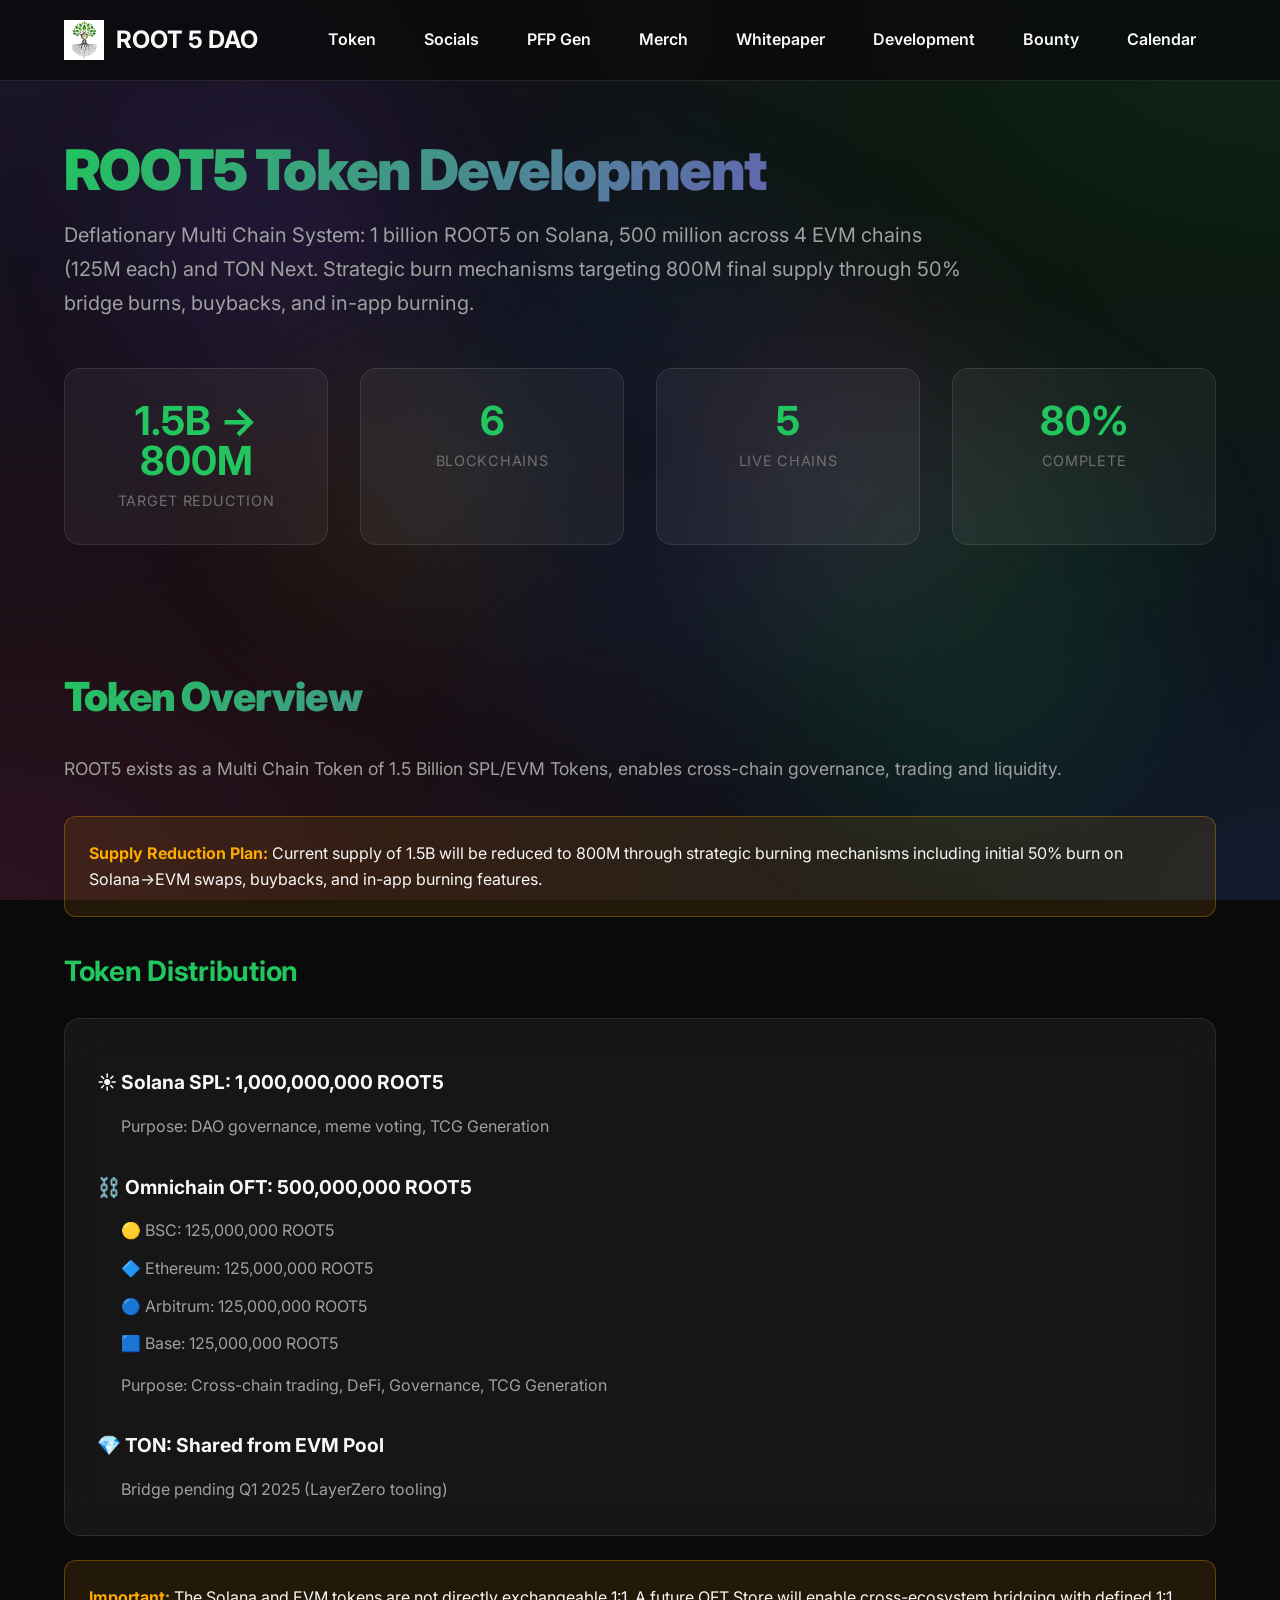
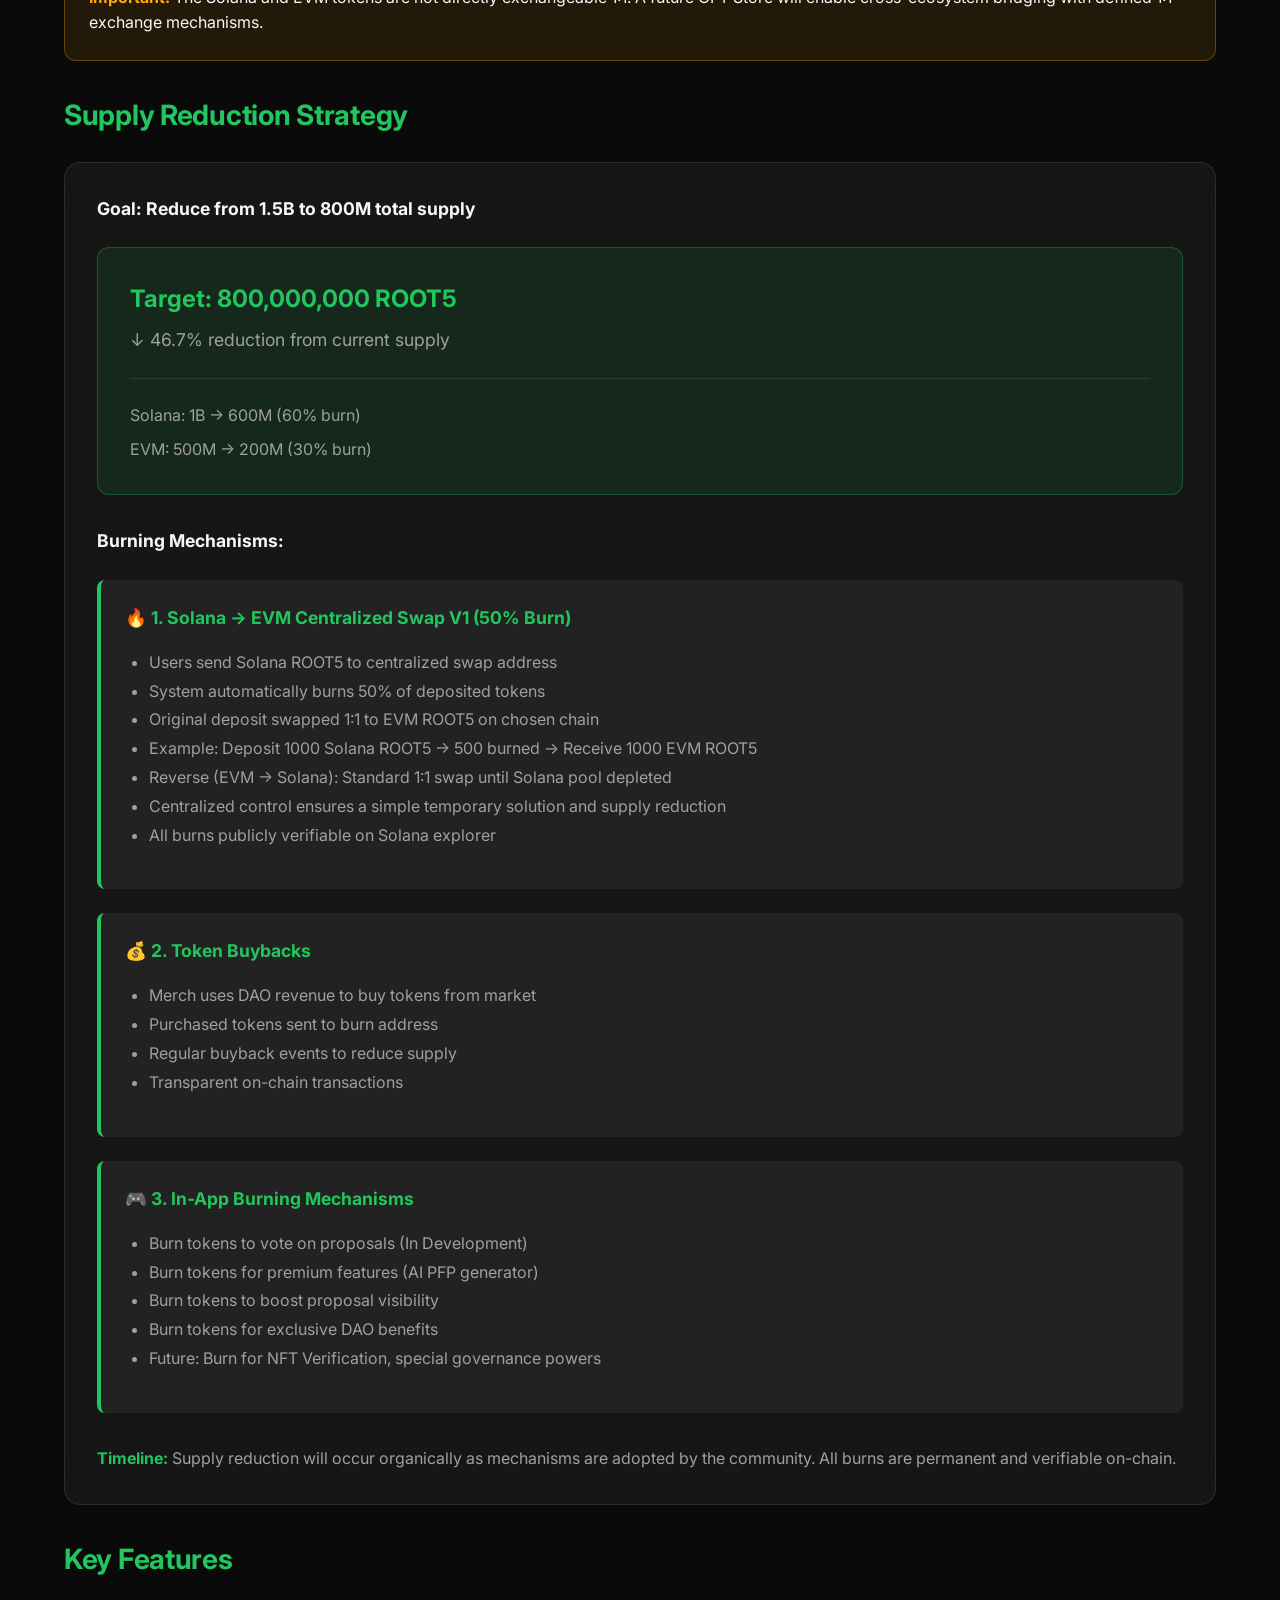
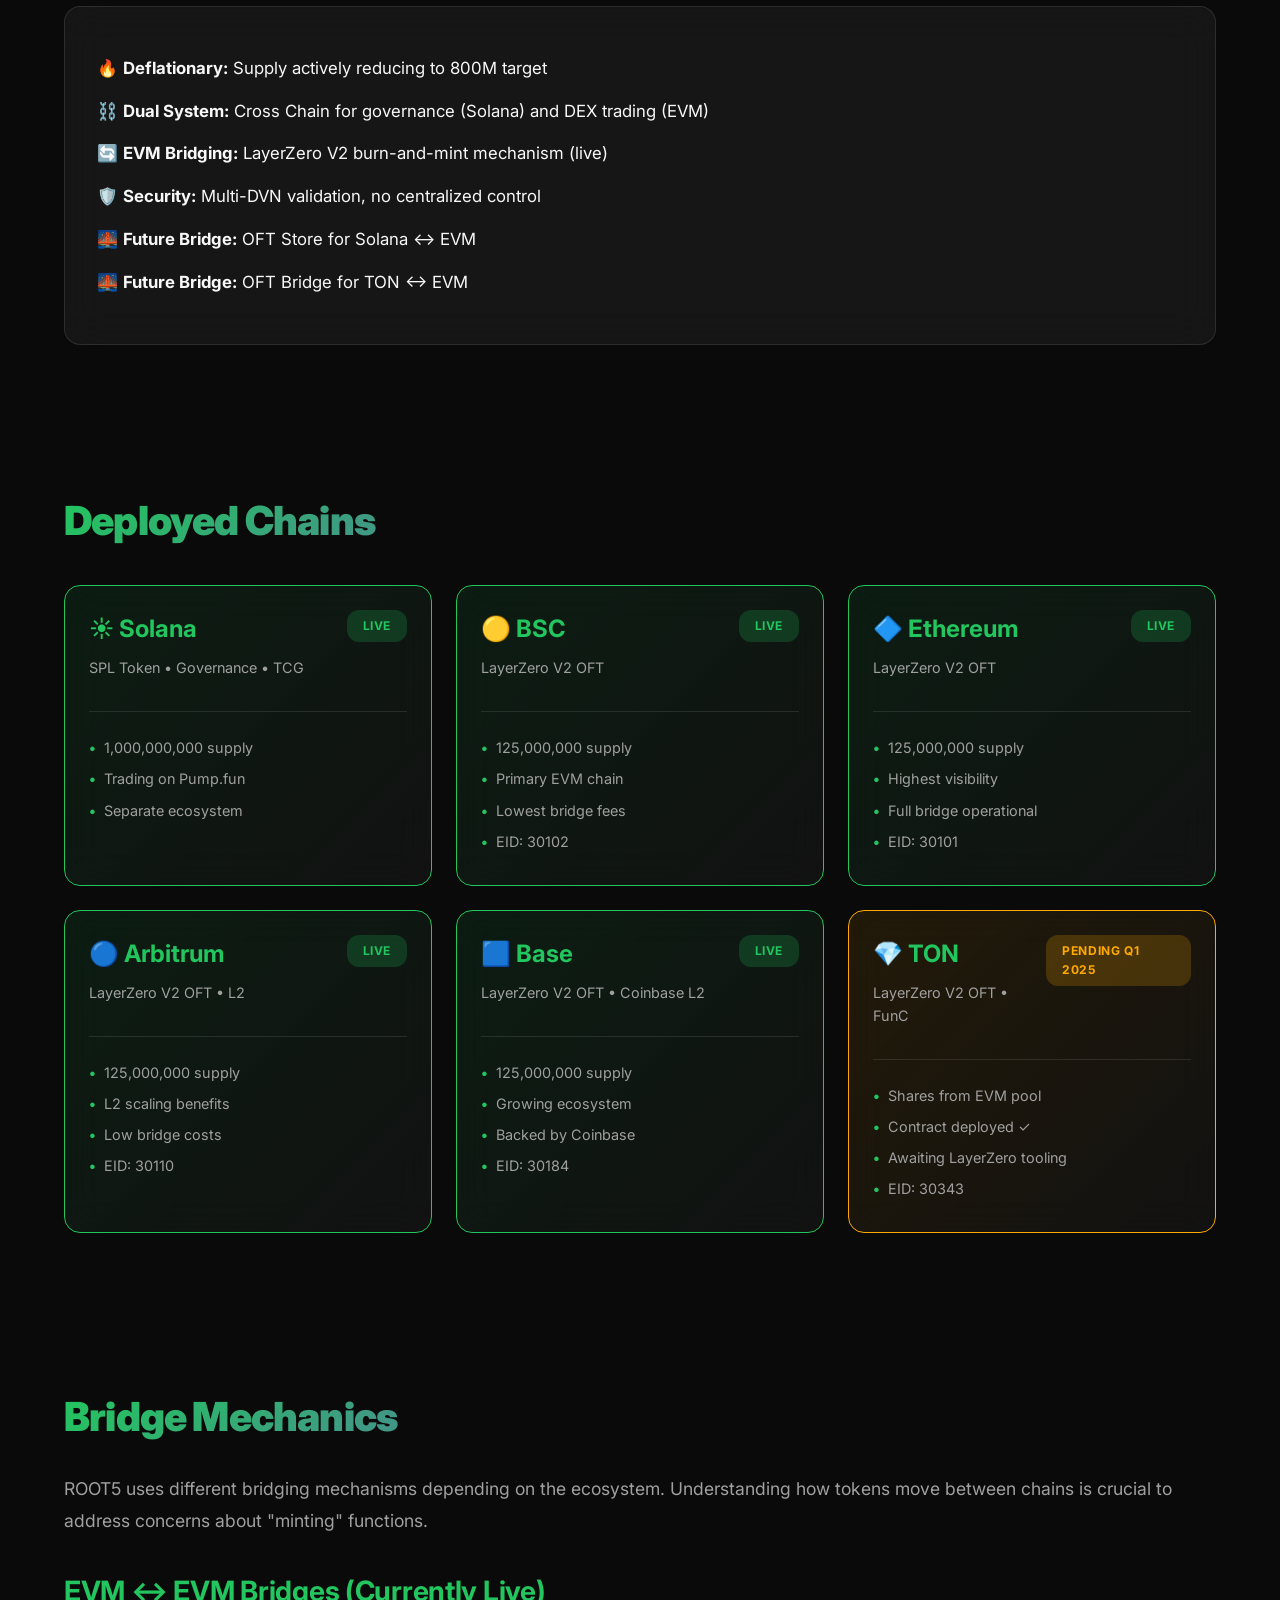
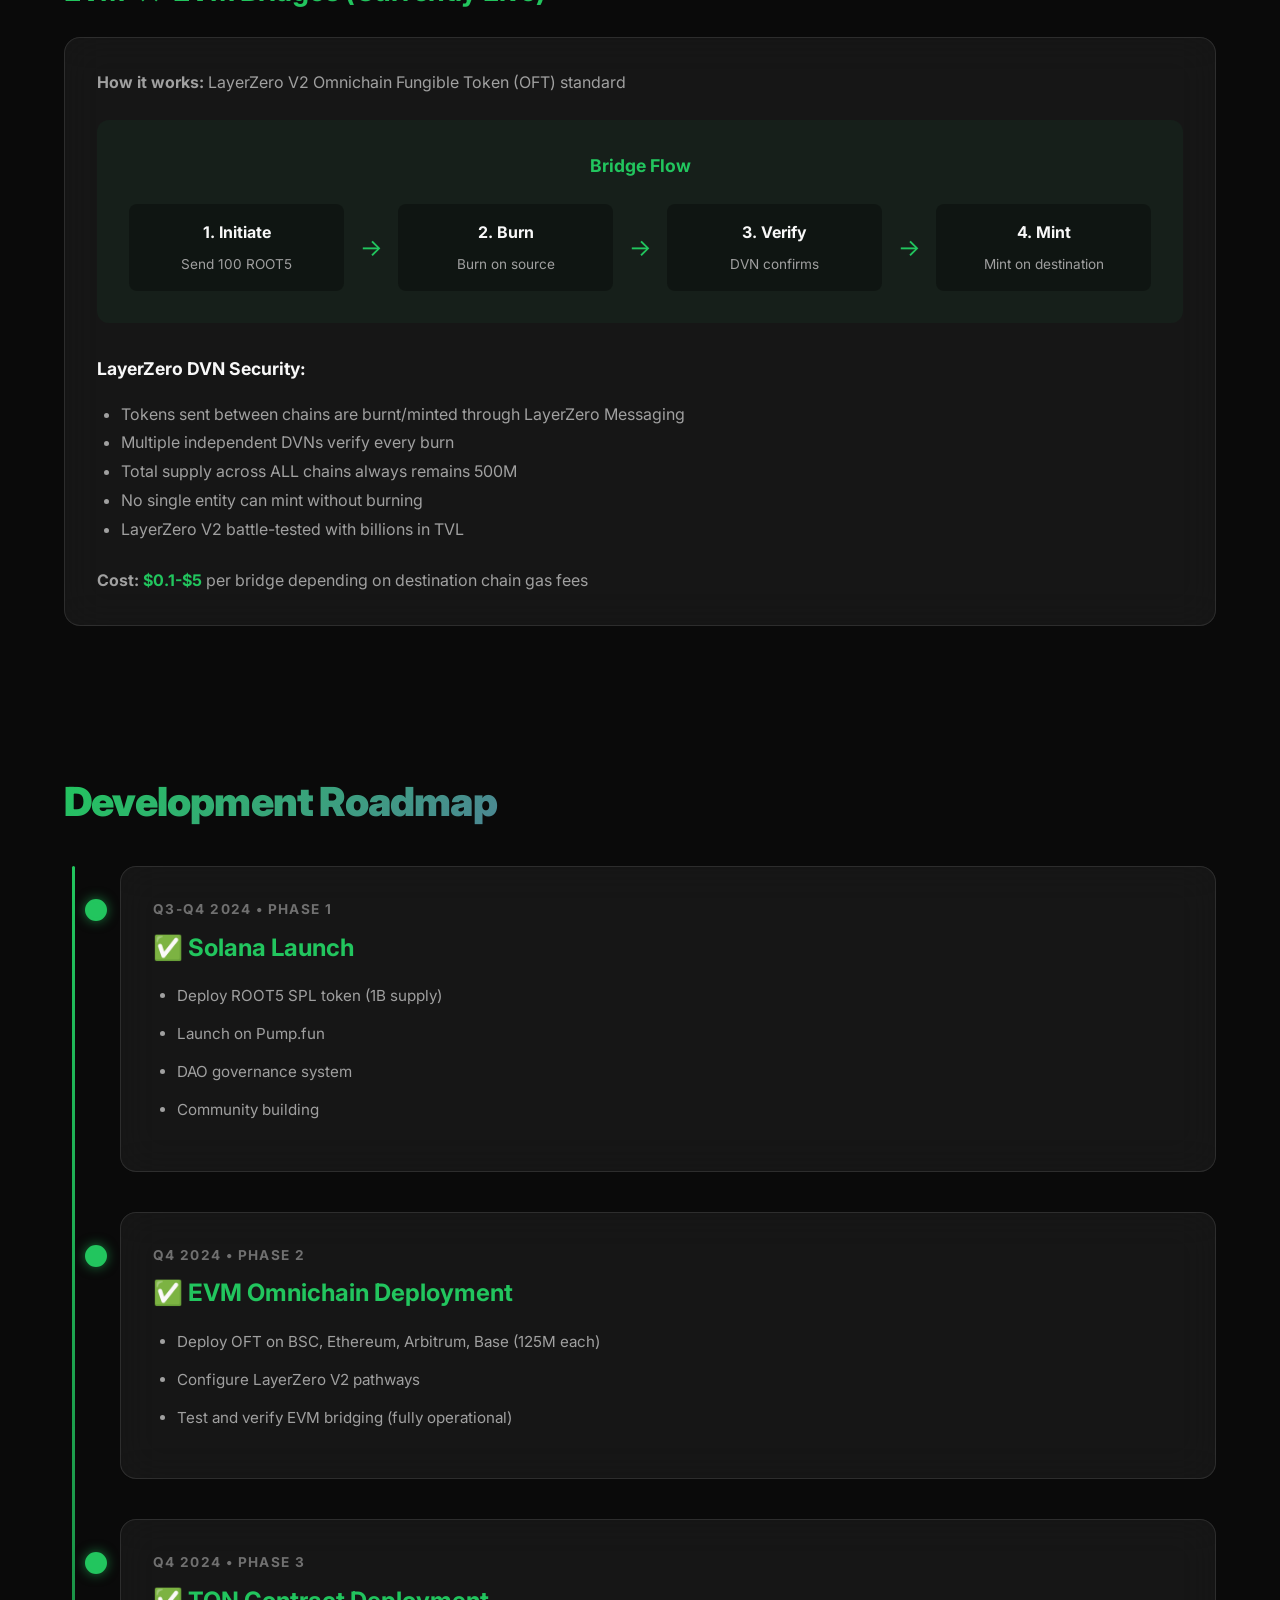
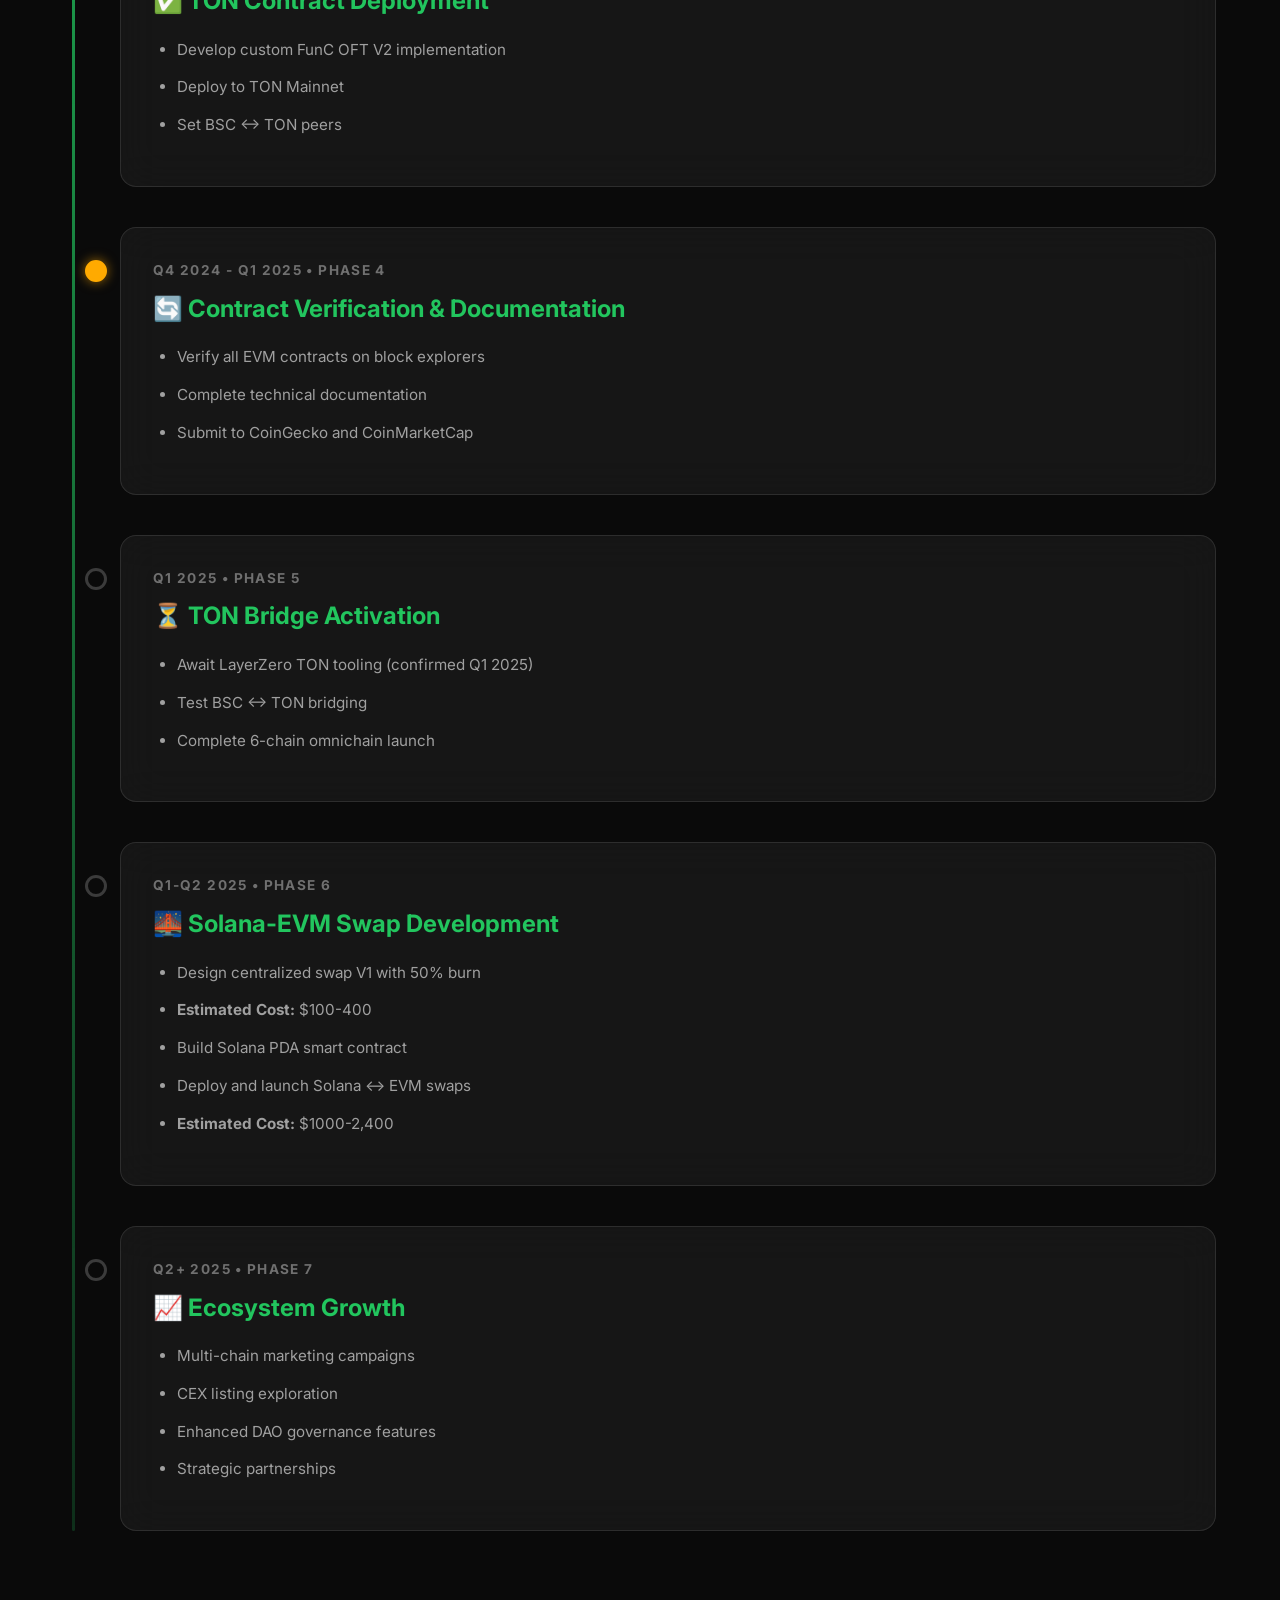
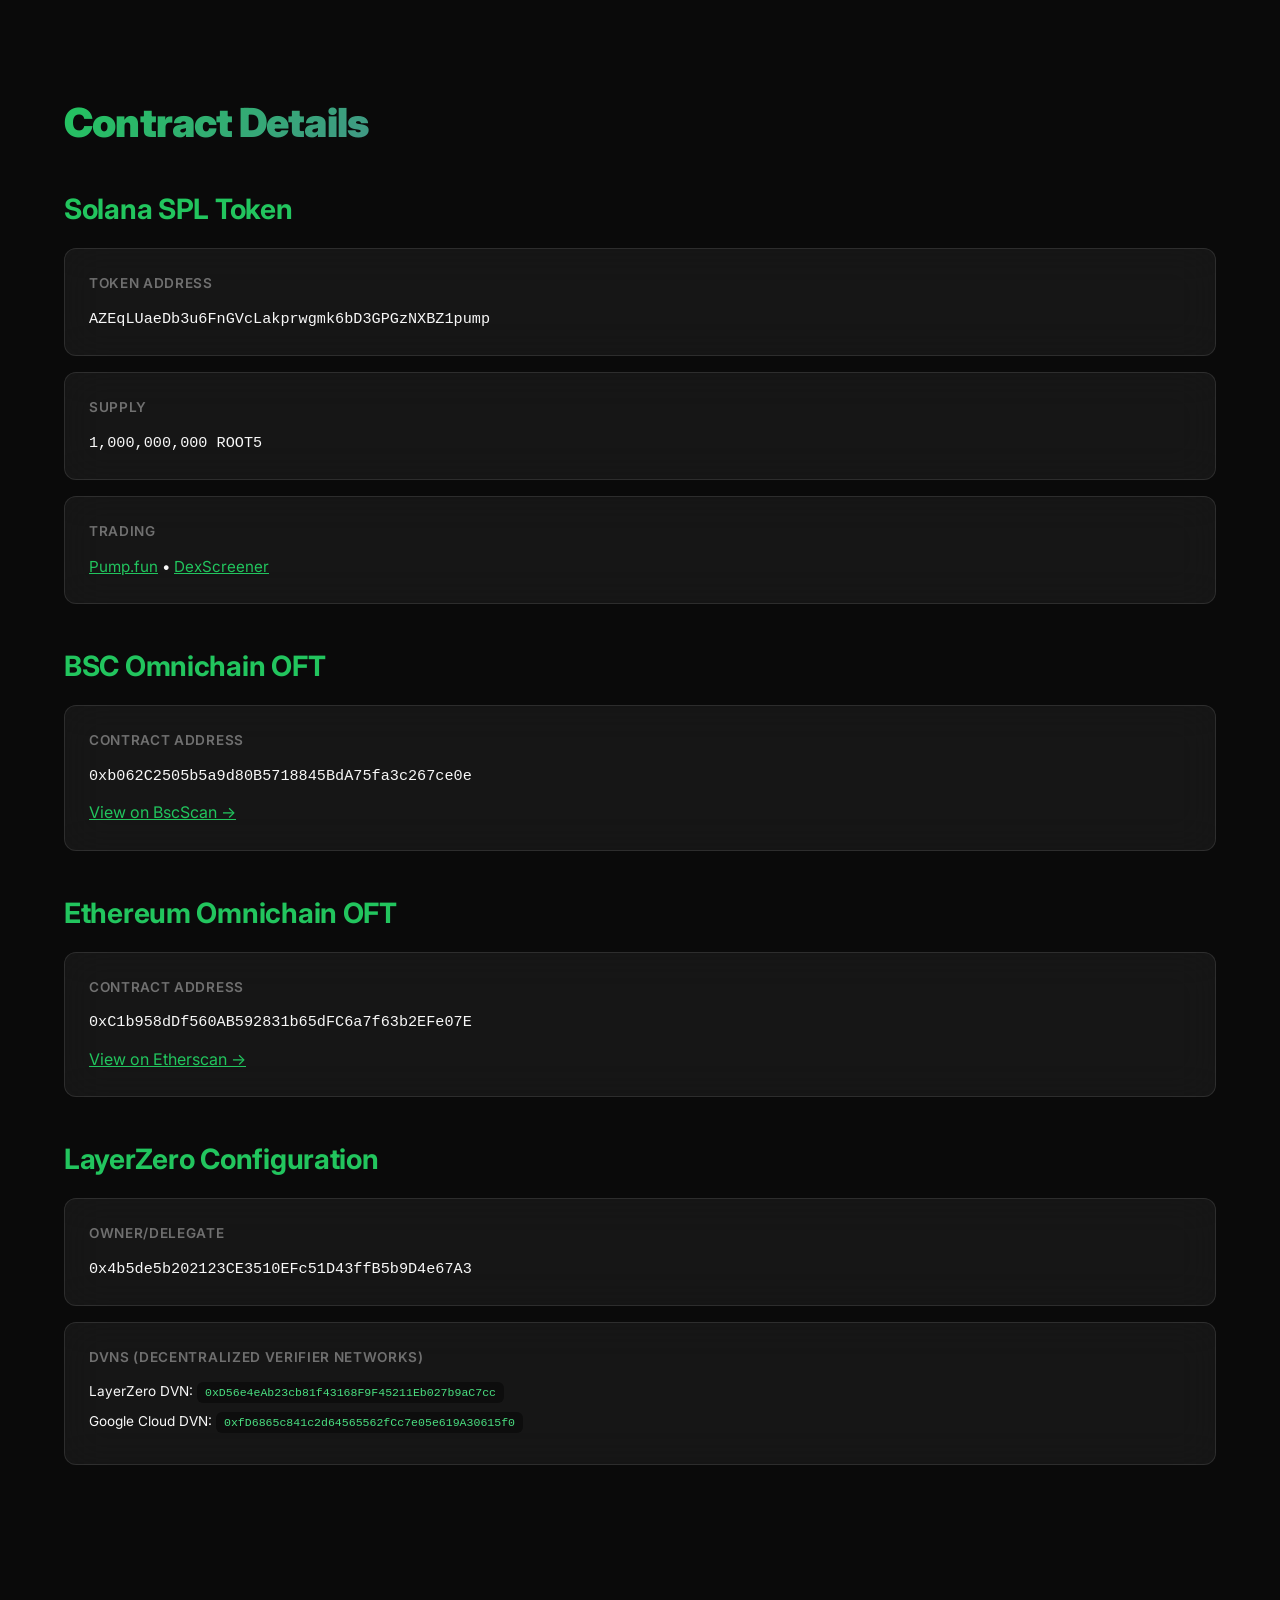
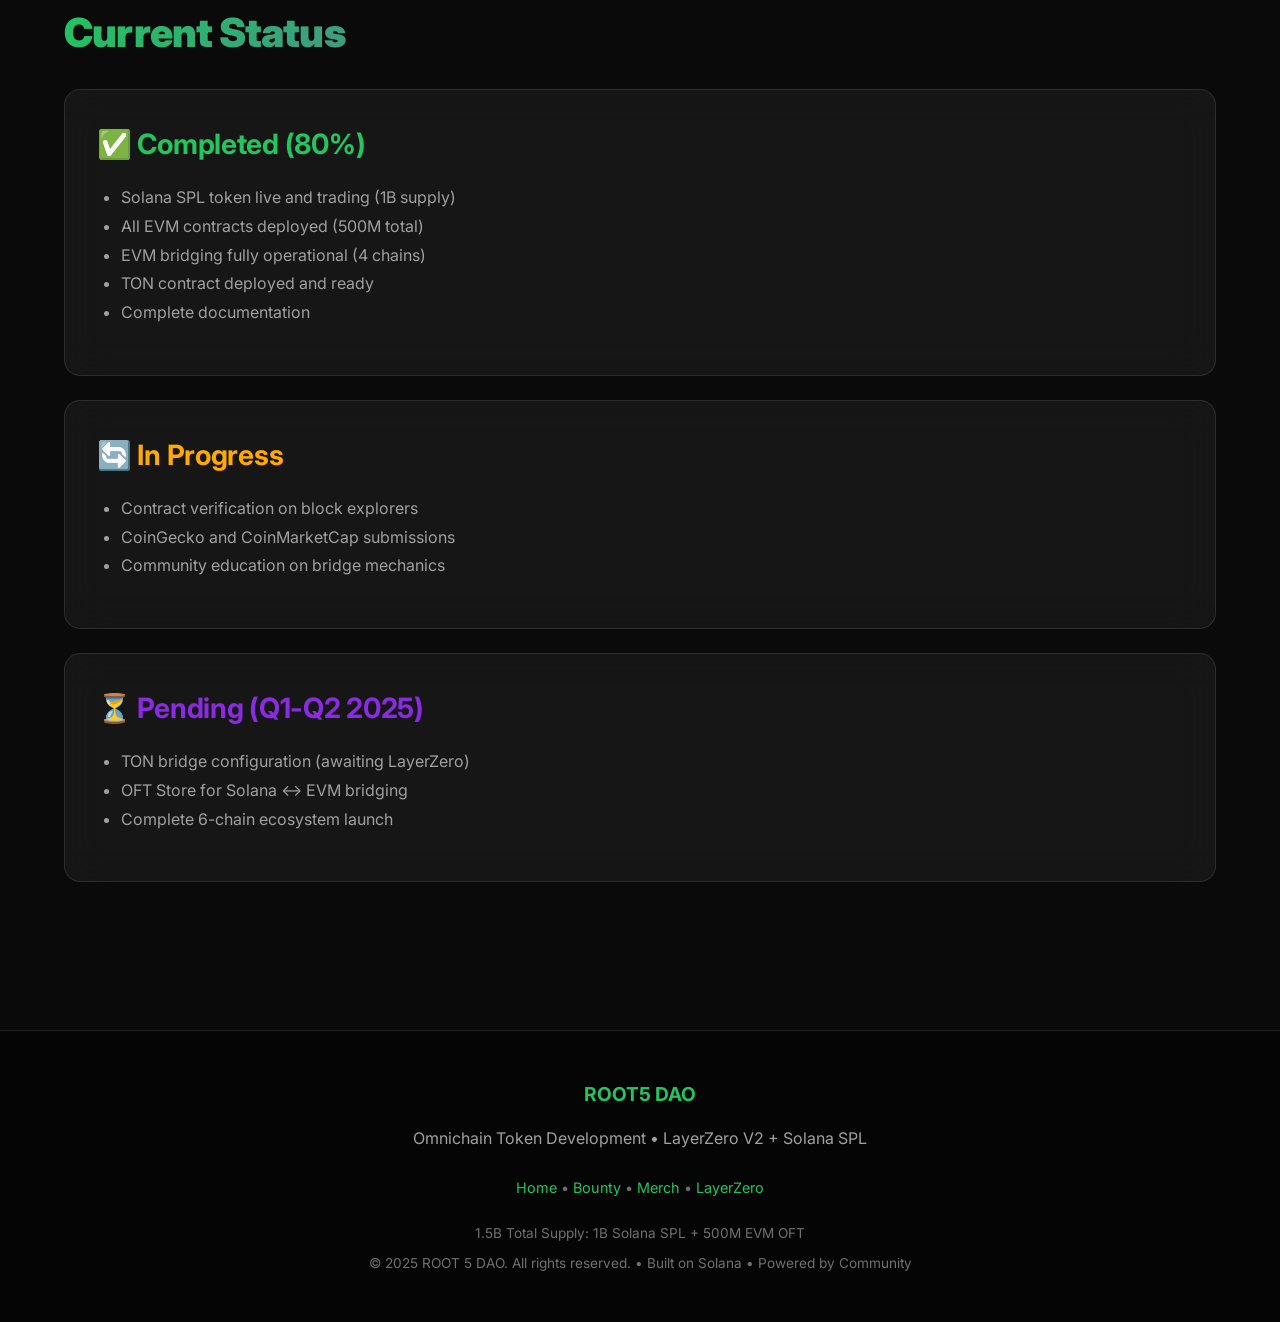
==== commit 58ba6c0d: "Update development.html" ====
--- a/development.html
+++ b/development.html
@@ -1096,12 +1096,6 @@
                     <li>Complete 6-chain ecosystem launch</li>
                 </ul>
             </div>
-
-            <div class="btn-group">
-                <a href="/" class="btn">Back to Home</a>
-                <a href="https://bounty.root5dao.com" class="btn">Join Bounty Program</a>
-                <a href="https://bscscan.com/address/0xb062C2505b5a9d80B5718845BdA75fa3c267ce0e" class="btn-secondary" target="_blank">View BSC Contract</a>
-            </div>
         </section>
     </div>
 
